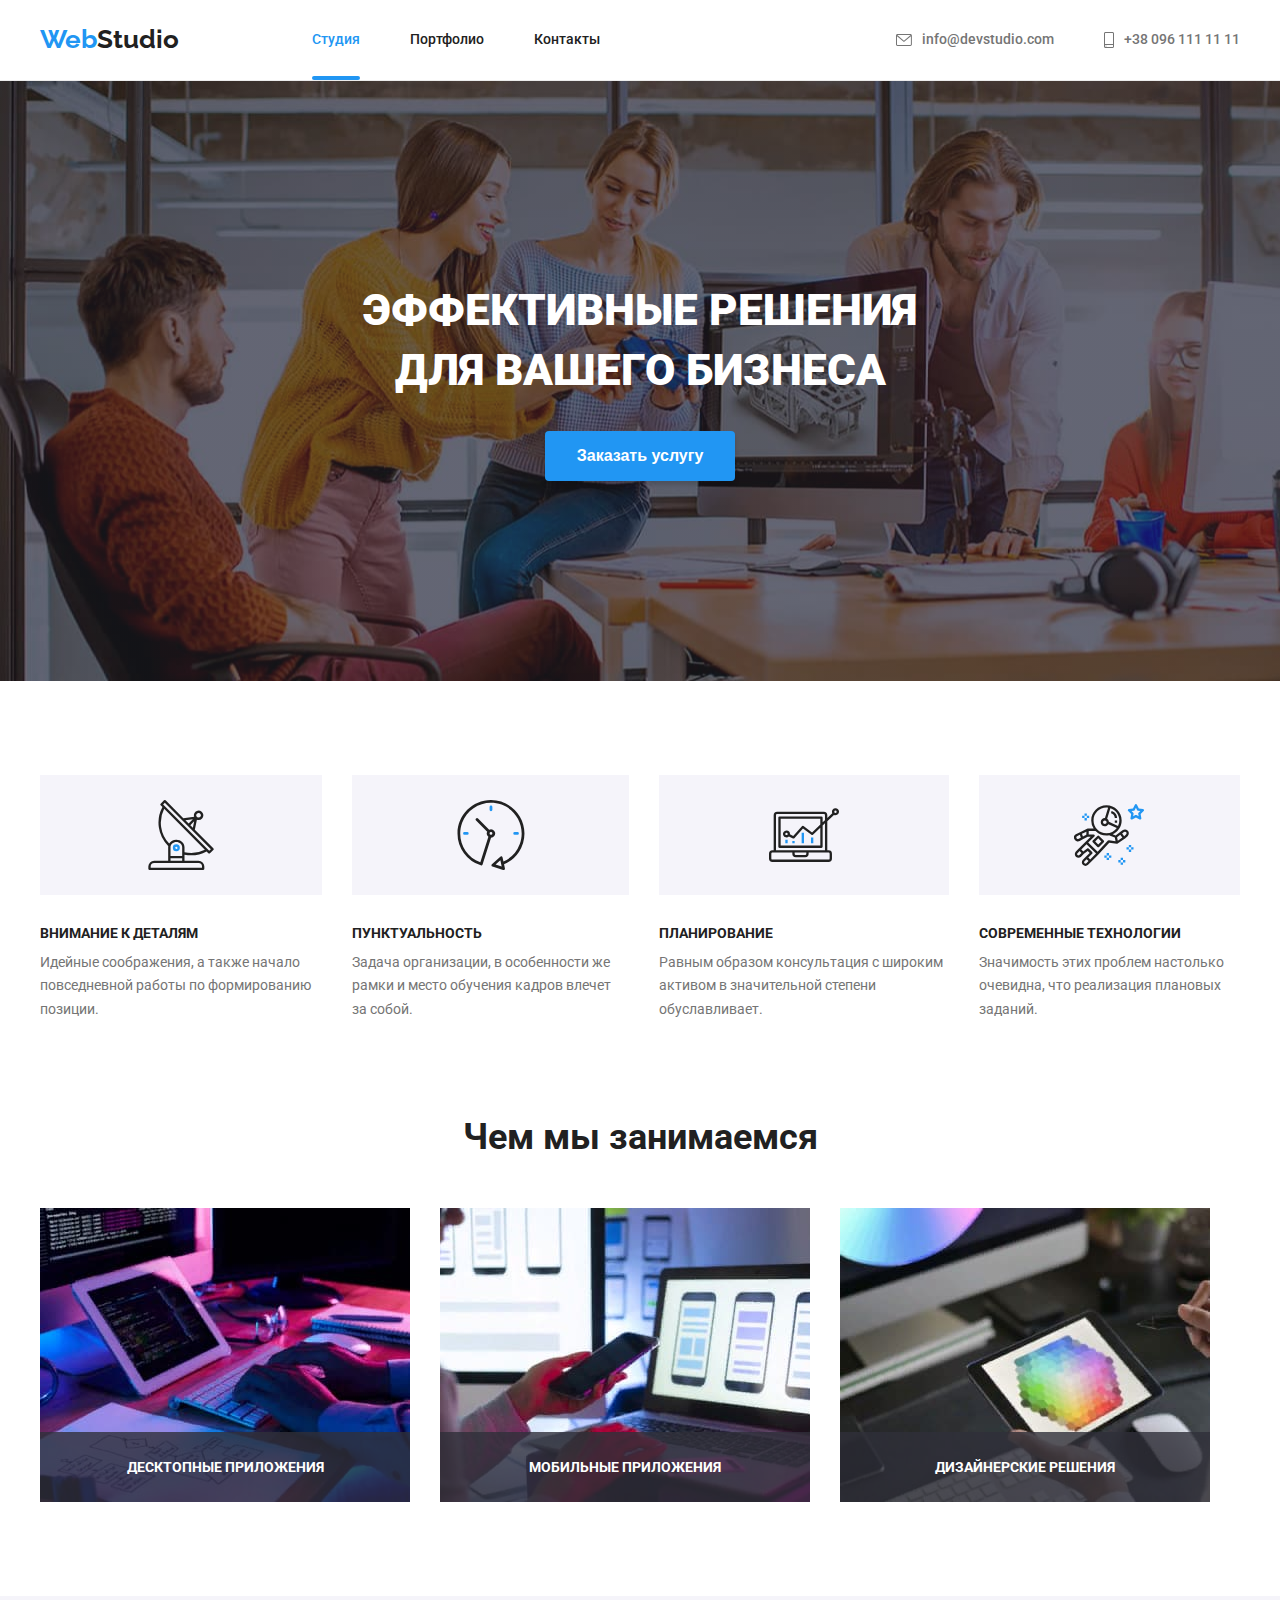
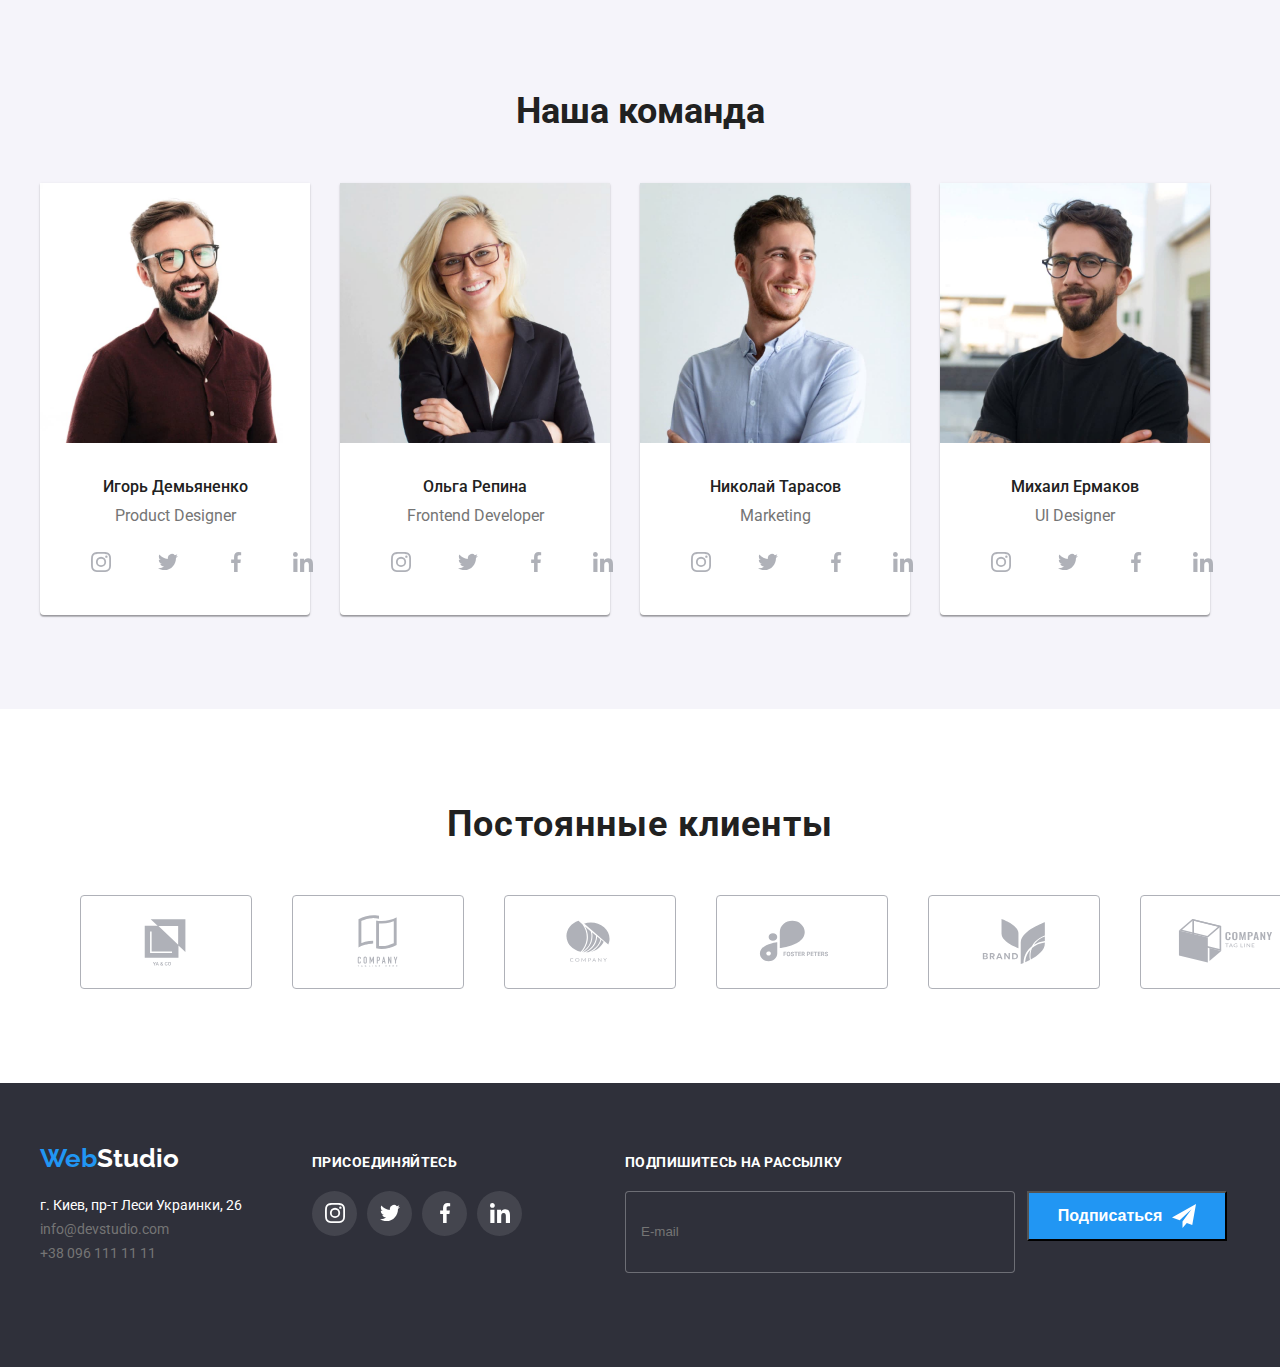
==== index.html @ e67aba13 "Copied from HW6" ====
<!DOCTYPE html>
<html lang="ru">
<head>
    <meta charset="UTF-8">
    <meta http-equiv="X-UA-Compatible" content="IE=edge">
    <meta name="viewport" content="width=device-width, initial-scale=1.0">
    <title>WebStudio</title>
    <link rel="preconnect" href="https://fonts.googleapis.com">
    <link rel="preconnect" href="https://fonts.gstatic.com" crossorigin>
    <link href="https://fonts.googleapis.com/css2?family=Raleway:wght@700&family=Roboto:wght@400;500;700;900&display=swap"
    rel="stylesheet">
    <link rel="stylesheet" href="https://cdnjs.cloudflare.com/ajax/libs/modern-normalize/1.1.0/modern-normalize.min.css"
        integrity="sha512-wpPYUAdjBVSE4KJnH1VR1HeZfpl1ub8YT/NKx4PuQ5NmX2tKuGu6U/JRp5y+Y8XG2tV+wKQpNHVUX03MfMFn9Q=="
        crossorigin="anonymous" referrerpolicy="no-referrer" />
    <link rel="stylesheet" href="./css/styles.css">
</head>
<body>
    <header class="header">
    <div class="container main-nav">
    <nav class="nav">
        <a class="logo" href="/">
            <span class="accent">Web</span>Studio</a>
        <ul class="navigation">
    <li class="item"><a class="navigation-link current" href="/">Студия</a></li>
    <li class="item"><a class="navigation-link" href="./portfolio.html">Портфолио</a></li>
    <li class="item"><a class="navigation-link" href="">Контакты</a></li>
</ul>
</nav>
<ul class="address-header">
    <li class="item">
        <a class="address-link" href="mailto:info@devstudio.com">
            <svg class="envelope">
                <use href="./images/icons.svg#icon-envelope"></use>
            </svg>
            <span>info@devstudio.com</span></a></li>
    <li class="item">
        <a class="address-link" href="tel:+380961111111">
            <svg class="smartphone">
                <use href="./images/icons.svg#icon-smartphone"></use>
            </svg>
            <span>+38 096 111 11 11</span></a></li>
</ul>
</div>
    </header>    
<main>
    <!--  HERO-->
    
    <section class="hero-fon">
        <h1 class="hero">Эффективные решения для вашего бизнеса</h1>
        <button class="hero-button" data-modal-open type="button">Заказать услугу</button>

        <div class="backdrop is-hidden" data-modal>
            <div class="modal">
                <button data-modal-close class="close">
                <svg class="close-icon">
                    <use href="./images/icons.svg#icon-close"></use>
                </svg>
                 </button> 
                <h2 class="backdrop-title">Оставьте свои данные, мы вам перезвоним</h2>
                <form name="modal-signup" class="modal-signup">
                <label class="form-label">
                    <span>Имя</span>
                <input type="text" name="username" class="form-input" placeholder=" "/>
                <svg class="icon">
                    <use href="./images/icons.svg#icon-person"></use>
                </svg>
                </label> 
                <label class="form-label">
                    <span>Телефон</span>
                <input type="tel" name="phone_number" class="form-input" placeholder=" "/>
                <svg class="icon">
                    <use href="./images/icons.svg#icon-phone"></use>
                </svg>
                </label>
                <label class="form-label">
                    <span>Почта</span>
                    <input type="email" name="email" class="form-input" placeholder=" "/>
                <svg class="icon">
                    <use href="./images/icons.svg#icon-email"></use>
                </svg>
                </label>
                <label class="form-label">
                    <span>Комментарий</span>
                    <textarea name="comment" placeholder="Введите текст"></textarea>
                </label>
                <label class="form-checkbox">
                    <input type="checkbox" class="checkbox">
                   <span class="icon"></span>
                <svg class="icon-checked">
                    <use href="./images/icons.svg#icon-Vector"></use>
                </svg>
                    Соглашаюсь с рассылкой и принимаю <a href="">Условия договора</a>
                </label>
                <button type="submit" class="form-button">Отправить</button>

                </form>
            </div>
        </div>

    </section>
    
    <!-- Oсобенности---FEATURE--->
    <section class="container">
    <h2 class="feature-title visually-hidden">Oсобенности</h2>    
    <ul class="feature">
        <li class="item">
            <div>
            <svg class="antenna">
                <use href="./images/icons.svg#icon-antenna"></use>
            </svg></div>
            <h3 class="feature-primary-text">Внимание к деталям</h3>
            <p class="feature-secondary-text">Идейные соображения, а также начало повседневной работы по формированию позиции.</p>
        </li>
        <li class="item">
            <div>
            <svg class="clock">
                <use href="./images/icons.svg#icon-clock"></use>
            </svg></div>
            <h3 class="feature-primary-text">Пунктуальность</h3>
            <p class="feature-secondary-text">Задача организации, в особенности же рамки и место обучения кадров влечет за собой.</p>
        </li>
        <li class="item">
            <div>
            <svg class="diagram">
                <use href="./images/icons.svg#icon-diagram"></use>
            </svg></div>
            <h3 class="feature-primary-text">Планирование</h3>
            <p class="feature-secondary-text">Равным образом консультация с широким активом в значительной степени обуславливает.</p>
        </li>
        <li class="item">
            <div>
            <svg class="astronaut">
                <use href="./images/icons.svg#icon-astronaut"></use>
            </svg></div>
            <h3 class="feature-primary-text">Современные технологии</h3>
            <p class="feature-secondary-text">Значимость этих проблем настолько очевидна, что реализация плановых заданий.</p>
        </li>
    </ul>
    </section>
    <!-- Чем мы занимаемся occupation-->
    <section class="occupation container">
        <h2 class="occupation-title">Чем мы занимаемся</h2>
        <ul class="occupation-exemple">
            <li class="item">
                <a href=""><img src="./images/box1.jpg" alt="Человек печатает на клавиатуре компьютера"> </a>
                <h3 class="occupation-text">Десктопные приложения</h3>
            </li>
            <li class="item">
                <a href=""><img src="./images/box2.jpg" alt="Человек печатает на клавиатуре ноутбука"> </a>
                <h3 class="occupation-text">Мобильные приложения</h3>
            </li>
            <li class="item">
                <a href=""><img src="./images/box3.jpg" alt="Человек рисует на планшете"> </a>
                <h3 class="occupation-text">Дизайнерские решения</h3>
            </li>
        </ul>    
    </section>
    <!-- Наша команда-->
    <section class="team">
        <div class="container">
        <h2 class="team-title">Наша команда</h2>
        <ul class="team-block">
            <li class="item">
                <img src="./images/team1.jpg" alt="Мужчина" width="270">
                <h3 class="team-name">Игорь Демьяненко</h3>
                <p class="team-duty">Product Designer</p>
                <ul class="team-sociallinks">
                    <li class="link"><a href="">
                        <svg class="icon">
                            <use href="./images/icons.svg#icon-instagram"></use>
                        </svg>
                    </a></li>
                    <li class="link"><a href="">
                            <svg class="icon">
                                <use href="./images/icons.svg#icon-twitter"></use>
                            </svg>
                        </a></li>
                    <li class="link"><a href="">
                            <svg class="icon">
                                <use href="./images/icons.svg#icon-facebook"></use>
                            </svg>
                        </a></li>
                    <li class="link"><a href="">
                                <svg class="icon">
                                    <use href="./images/icons.svg#icon-linkedin"></use>
                                </svg>
                        </a></li>
                </ul>
            </li>
            <li class="item">
                <img src="./images/team2.jpg" alt="Женщина" width="270">
                <h3 class="team-name">Ольга Репина</h3>
                <p class="team-duty">Frontend Developer</p>
                <ul class="team-sociallinks">
                    <li class="link"><a href="">
                            <svg class="icon">
                                <use href="./images/icons.svg#icon-instagram"></use>
                            </svg>
                        </a></li>
                    <li class="link"><a href="">
                            <svg class="icon">
                                <use href="./images/icons.svg#icon-twitter"></use>
                            </svg>
                        </a></li>
                    <li class="link"><a href="">
                            <svg class="icon">
                                <use href="./images/icons.svg#icon-facebook"></use>
                            </svg>
                        </a></li>
                    <li class="link"><a href="">
                            <svg class="icon">
                                <use href="./images/icons.svg#icon-linkedin"></use>
                            </svg>
                        </a></li>
                </ul>
            </li>
            <li class="item">
                <img src="./images/team3.jpg" alt="Мужчина" width="270">
                <h3 class="team-name">Николай Тарасов</h3>
                <p class="team-duty">Marketing</p>
                <ul class="team-sociallinks">
                    <li class="link"><a href="">
                            <svg class="icon">
                                <use href="./images/icons.svg#icon-instagram"></use>
                            </svg>
                        </a></li>
                    <li class="link"><a href="">
                            <svg class="icon">
                                <use href="./images/icons.svg#icon-twitter"></use>
                            </svg>
                        </a></li>
                    <li class="link"><a href="">
                            <svg class="icon">
                                <use href="./images/icons.svg#icon-facebook"></use>
                            </svg>
                        </a></li>
                    <li class="link"><a href="">
                            <svg class="icon">
                                <use href="./images/icons.svg#icon-linkedin"></use>
                            </svg>
                        </a></li>
                </ul>
            </li>
            <li class="item">
                <img src="./images/team4.jpg" alt="Мужчина" width="270">
                <h3 class="team-name">Михаил Ермаков</h3>
                <p class="team-duty">UI Designer</p>
                <ul class="team-sociallinks">
                    <li class="link"><a href="">
                            <svg class="icon">
                                <use href="./images/icons.svg#icon-instagram"></use>
                            </svg>
                        </a></li>
                    <li class="link"><a href="">
                            <svg class="icon">
                                <use href="./images/icons.svg#icon-twitter"></use>
                            </svg>
                        </a></li>
                    <li class="link"><a href="">
                            <svg class="icon">
                                <use href="./images/icons.svg#icon-facebook"></use>
                            </svg>
                        </a></li>
                    <li class="link"><a href="">
                            <svg class="icon">
                                <use href="./images/icons.svg#icon-linkedin"></use>
                            </svg>
                        </a></li>
                </ul>
            </li>
        </ul>
        </div>
    </section>
    <section class="clients">
<div class="container">
    <h2 class="clients-title">Постоянные клиенты</h2>
    <ul class="clients-logo">
        <li class="item"><a href="">
            <svg class="icon">
                <use href="./images/icons.svg#icon-Logo1"></use>
            </svg>
        </a></li>
        <li class="item"><a href="">
            <svg class="icon">
                <use href="./images/icons.svg#icon-Logo2"></use>
            </svg>
        </a></li>
        <li class="item"><a href="">
            <svg class="icon">
                <use href="./images/icons.svg#icon-Logo3"></use>
            </svg>
        </a></li>
        <li class="item"><a href="">
            <svg class="icon">
                <use href="./images/icons.svg#icon-Logo4"></use>
            </svg>
        </a></li>
        <li class="item"><a href="">
            <svg class="icon">
                <use href="./images/icons.svg#icon-Logo5"></use>
            </svg>
        </a></li>
        <li class="item"><a href="">
            <svg class="icon">
                <use href="./images/icons.svg#icon-Logo6"></use>
            </svg>
        </a></li>
    </ul>
</div>

    </section>
    </main>
    <footer class="footer">
        <div class="container">
            <div>
        <a class="logo" href="/"><span class="accent">Web</span>Studio</a>
        <address>
        <ul class="address-footer">
            <li><a class="address-place" href="https://goo.gl/maps/FmN3NGVtpFg1FLJdA" 
                target="_blank" rel="noopener noreferrer">
                г. Киев, пр-т Леси Украинки, 26</a> </li>
            <li><a class="address-mail" href="mailto:info@devstudio.com">info@devstudio.com</a></li>
            <li><a class="address-tel" href="tel:+380961111111">+38 096 111 11 11</a></li>
        </ul>
        </address>
    </div>
        <div class="join">
            <h2 class="join-title">присоединяйтесь</h2>
            <ul class="join-sociallinks">
                <li class="link"><a href="">
                        <svg class="icon">
                            <use href="./images/icons.svg#icon-instagram"></use>
                        </svg>
                    </a></li>
                <li class="link"><a href="">
                        <svg class="icon">
                            <use href="./images/icons.svg#icon-twitter"></use>
                        </svg>
                    </a></li>
                <li class="link"><a href="">
                        <svg class="icon">
                            <use href="./images/icons.svg#icon-facebook"></use>
                        </svg>
                    </a></li>
                <li class="link"><a href="">
                        <svg class="icon">
                            <use href="./images/icons.svg#icon-linkedin"></use>
                        </svg>
                    </a></li>
            </ul>

        </div>
        
            <form name="signup-form" class="signup">
                <label for="email">
                    Подпишитесь на рассылку
                </label>
                <div>
                <input type="email" name="email" id="email" placeholder="E-mail">
                <button type="submit">
                    <span>Подписаться</span>
                    <svg class="icon">
                        <use href="./images/icons.svg#icon-send"></use>
                    </svg>
                </button>
                </div>
            </form>
            
        </div>
    </footer>

      <script src="./js/modal.js"></script>
</body>
</html>
---- css/styles.css ----
/*основной цвет текста #212121;
вторичный цвет текста #757575; rgba(117, 117, 117, 1);
белый цвет #FFFFFF;
синий цвет #2196F3;
*/
:root {
  --primary-text-color: #212121;
  --secondary-text-color: rgba(117, 117, 117, 1);
  --accent-color: #2196f3;
  --primary-white-color: #ffffff;
  --fon: #f5f4fa;
  --time-function: cubic-bezier(0.4, 0, 0.2, 1);
}

body {
  background-color: var(--primary-white-color);
  color: var(--primary-text-color);
  font-family: Roboto, sans-serif;
  margin: 0;
}
li {
  list-style: none;
}
a {
  text-decoration: none;
}

h1,
h2,
h3,
p,
ul {
  margin-top: 0;
  margin-bottom: 0;
}

.container {
  width: 1200px;
  margin: 0 auto;
  padding-left: 15px;
  padding-right: 15px;
}
.visually-hidden {
  position: absolute;
  width: 1px;
  height: 1px;
  margin: -1px;
  border: 0;
  padding: 0;

  white-space: nowrap;
  clip-path: inset(100%);
  clip: rect(0 0 0 0);
  overflow: hidden;
}
.navigation .current {
  color: var(--accent-color);
  position: relative;
}
.navigation .current::after {
  content: '';
  position: absolute;
  bottom: 0;
  display: block;
  width: 100%;
  height: 4px;
  background-color: var(--accent-color);
  border-radius: 2px;
}
/*-------HEADER---------*/

.header {
  border-bottom: 1px solid #ececec;
}
.main-nav {
  display: flex;
  align-items: center;
}
.nav {
  display: flex;
}
.logo {
  margin-top: 24px;
  margin-bottom: 24px;
  color: var(--primary-text-color);
  font-family: Raleway;
  font-weight: 700;
  font-size: 26px;
  line-height: 1.2;
}
.logo .accent {
  color: var(--accent-color);
}
.navigation {
  display: flex;
  margin-left: 93px;
}
.navigation a {
  color: var(--primary-text-color);
  font-weight: 500;
  font-size: 14px;
  line-height: 1.14;
  transition: color 250ms var(--time-function);
}
.navigation a:hover,
.navigation a:focus {
  color: var(--accent-color);
}

.navigation .item:not(:last-child) {
  margin-right: 50px;
}
.navigation-link {
  display: block;
  padding-top: 32px;
  padding-bottom: 32px;
}
.address-header {
  display: flex;
  margin-left: auto;
}
.address-link {
  color: var(--secondary-text-color);
  font-weight: 500;
  font-size: 14px;
  line-height: 1.14;
}
.address-header .item + .item {
  margin-left: 50px;
}

.address-link {
  display: flex;
  align-items: center;
}
.envelope {
  width: 16px;
  height: 12px;
  margin-right: 10px;
}
.smartphone {
  width: 10px;
  height: 16px;
  margin-right: 10px;
}
.address-link {
  color: var(--secondary-text-color);
  transition: color 250ms var(--time-function);
}

.address-link:hover,
.address-link:focus {
  color: var(--accent-color);
}
.envelope,
.smartphone {
  fill: currentColor;
}

/* -----HERO------------*/
.hero-fon {
  padding-top: 200px;
  padding-bottom: 200px;
  background-color: #2f303a;
  background-image: linear-gradient(to right, rgba(47, 48, 58, 0.4), rgba(47, 48, 58, 0.4)),
    url('../images/fon.jpg');
  text-align: center;
  max-width: 1600px;
  margin-left: auto;
  margin-right: auto;
}
.hero {
  color: var(--primary-white-color);
  margin-bottom: 30px;
  max-width: 650px;
  text-align: center;
  margin: 0 auto;
  padding-bottom: 30px;
  font-weight: 900;
  font-size: 44px;
  line-height: 1.36;
  text-align: center;
  text-transform: uppercase;
}
.hero-button {
  display: flex;
  margin: auto;
  background-color: var(--accent-color);
  color: var(--primary-white-color);
  border: none;
  padding: 10px 32px;
  font-weight: 700;
  font-size: 16px;
  line-height: 1.87;
  text-align: center;
  box-shadow: 0px 4px 4px rgba(0, 0, 0, 0.15);
  border-radius: 4px;
  cursor: pointer;
  transition: background-color 250ms var(--time-function);
}
.hero-button:hover,
.hero-button:focus {
  background-color: #188ce8;
}

/* -------FEATURE------------*/

.feature {
  display: flex;
  padding-top: 94px;
  padding-bottom: 94px;
  padding-left: 0;
}
.feature div {
  display: flex;
  width: 100%;
  height: 120px;
  align-items: center;
  justify-content: center;
  background-color: var(--fon);
  margin-bottom: 30px;
}
.feature svg {
  display: flex;

  width: 70px;
  height: 70px;
}

.feature .item:not(:last-child) {
  margin-right: 30px;
}

.feature-primary-text {
  font-weight: 700;
  font-size: 14px;
  line-height: 16px;
  text-transform: uppercase;
  margin-bottom: 10px;
}
.feature-secondary-text {
  color: var(--secondary-text-color);
  font-size: 14px;
  line-height: 1.71;
}

/* -------OCCUPATION-----------*/

.occupation-title,
.team-title {
  margin-bottom: 50px;
  font-weight: 700;
  font-size: 36px;
  line-height: 1.17;
  text-align: center;
}
.occupation-exemple {
  display: flex;
  padding-left: 0;
  padding-bottom: 94px;
}
.occupation-exemple .item:not(last-child) {
  margin-right: 30px;
}
.occupation-exemple .item {
  position: relative;
}
.occupation-exemple img {
  display: block;
}
.occupation-text {
  position: absolute;
  width: 100%;
  bottom: 0;
  left: 0;
  font-weight: 700;
  font-size: 14px;
  line-height: 16px;
  text-transform: uppercase;
  padding-top: 27px;
  padding-bottom: 27px;
  text-align: center;
  background-color: rgba(47, 48, 58, 0.8);
  color: var(--primary-white-color);
}
/* -------TEAM----------*/

.team {
  background-color: var(--fon);
}
.team-title {
  padding-top: 94px;
  padding-bottom: 50px;
  margin-bottom: 0;
}
.team-block {
  display: flex;
  padding-left: 0;
  padding-bottom: 94px;
}
.team-block .item {
  background-color: var(--primary-white-color);
  box-shadow: 0px 1px 3px rgba(0, 0, 0, 0.12), 0px 1px 1px rgba(0, 0, 0, 0.14),
    0px 2px 1px rgba(0, 0, 0, 0.2);
  border-radius: 0px 0px 4px 4px;
  width: 270px;
}
.team-block .item:not(:last-child) {
  margin-right: 30px;
}
.team-name {
  margin-top: 30px;
  margin-bottom: 10px;
  font-weight: 500;
  font-size: 16px;
  line-height: 1.19;
  text-align: center;
}
.team-duty {
  margin-bottom: 15px;
  color: var(--secondary-text-color);
  font-size: 16px;
  line-height: 1.19;
  text-align: center;
}
.team-sociallinks,
.join-sociallinks {
  display: flex;
  justify-content: space-around;
  margin-bottom: 30px;
  padding-left: 32px;
  padding-right: 32px;
  width: 100%;
  height: 45px;
}

.team-sociallinks .link:not(last-child),
.join-sociallinks .link:not(last-child) {
  margin-right: 10px;
}
.team-sociallinks a {
  display: flex;
  align-items: center;
  justify-content: center;
  color: #afb1b8;
  width: 45px;
  height: 45px;
  border: none;
  border-radius: 50%;
  transition: background-color 250ms var(--time-function), color 1000ms var(--time-function);
}
.team-sociallinks .icon {
  width: 20px;
  height: 20px;
  fill: currentColor;
}
.team-sociallinks a:hover,
.team-sociallinks a:focus {
  background-color: var(--accent-color);
  color: var(--primary-white-color);
}

/* -------CLIENTS---------*/
.clients-title {
  padding-top: 94px;
  padding-bottom: 50px;
  font-weight: 700;
  font-size: 36px;
  line-height: 1.17;
  text-align: center;
  letter-spacing: 0.03em;
}
.clients-logo {
  display: flex;
  padding-bottom: 94px;
}
.clients-logo a {
  width: 170px;
  height: 92px;
  display: flex;
  justify-content: center;
  align-items: center;
  border: 1px solid #afb1b8;
  color: #afb1b8;
  border-radius: 4px;
  transition: border 250ms var(--time-function), color 250ms var(--time-function);
}
.clients-logo .item:not(:last-child) {
  margin-right: 40px;
}
.clients-logo .icon {
  margin: 0 auto;
  width: 106px;
  height: 60px;
  fill: currentColor;
}
.clients-logo a:hover,
.clients-logo a:focus {
  border: 1px solid var(--accent-color);
  color: var(--accent-color);
}

/* -------FOOTER---------*/
.footer {
  background-color: #2f303a;
}
.footer .container {
  display: flex;
}
.footer .logo {
  display: inline-block;
  margin-top: 60px;
  margin-bottom: 20px;
  color: var(--primary-white-color);
}
.address-footer {
  padding-left: 0;
  padding-bottom: 60px;
  font-style: normal;
  font-size: 14px;
  line-height: 1.71;
}
.address-place {
  color: var(--primary-white-color);
}
.address-mail,
.address-tel {
  color: var(--secondary-text-color);
}
.join {
  margin-left: 70px;
}
.join-title {
  margin-top: 72px;
  margin-bottom: 20px;

  font-weight: 700;
  font-size: 14px;
  line-height: 1.14;
  letter-spacing: 0.03em;
  text-transform: uppercase;
  color: var(--primary-white-color);
}
.join-sociallinks {
  padding: 0;
}

.join-sociallinks a {
  display: flex;
  align-items: center;
  justify-content: center;
  background-color: rgba(255, 255, 255, 0.1);
  color: var(--primary-white-color);
  width: 45px;
  height: 45px;
  border: none;
  border-radius: 50%;
  transition: background-color 250ms var(--time-function);
}
.join-sociallinks a:hover,
.join-sociallinks a:focus {
  background-color: var(--accent-color);
}
.join-sociallinks .icon {
  width: 20px;
  height: 20px;
  fill: currentColor;
}
.signup {
  margin-top: 72px;
  margin-left: 93px;
  margin-bottom: 94px;
}
.signup label {
  display: flex;
  flex-direction: column;
  margin-bottom: 20px;

  font-weight: 700;
  font-size: 14px;
  line-height: 1.14;
  letter-spacing: 0.03em;
  text-transform: uppercase;
  color: var(--primary-white-color);
}
.signup input {
  width: 358px;
  height: 50px;
  padding: 15px;
  background-color: #2f303a;
  border: 1px solid rgba(255, 255, 255, 0.3);
  border-radius: 4px;
  color: rgba(255, 255, 255, 0.6);
}
.signup button {
  display: flex;
  align-items: center;
  justify-content: center;
  margin-left: 12px;
  width: 200px;
  height: 50px;
  background-color: var(--accent-color);
  font-weight: 700;
  font-size: 16px;
  line-height: 1.87;
  cursor: pointer;
  color: var(--primary-white-color);
}
.signup svg {
  width: 24px;
  height: 24px;
  margin-left: 10px;
}
.signup > div {
  display: flex;
}
/*-----------PORTFOLIO-----------------*/

.portfolio-button {
  display: flex;
  justify-content: center;
  margin-top: 94px;
  margin-bottom: 50px;
  background-color: var(--primary-white-color);
  font-weight: 500;
  font-size: 16px;
  line-height: 1.62;
  text-align: center;
}

.portfolio-button .item:not(last-child) {
  margin-right: 8px;
}
.portfolio-button [type='button'] {
  margin: auto;
  border: none;
  padding: 10px 22px;
  background-color: #f5f4fa;
  border-radius: 4px;
  cursor: pointer;
  transition: background-color 250ms var(--time-function), color 250ms var(--time-function),
    box-shadow 250ms var(--time-function);
}
.portfolio-button [type='button']:hover,
.portfolio-button [type='button']:focus {
  background-color: var(--accent-color);
  color: var(--primary-white-color);
  box-shadow: 0px 4px 4px rgba(0, 0, 0, 0.25);
}

.project {
  border: 1px solid #eeeeee;
  transition: box-shadow 250ms var(--time-function);
}
.project:hover,
.project:focus {
  box-shadow: 0 4px 4px 0 rgba(0, 0, 0, 0.25);
}
.project a {
  color: var(--primary-text-color);
}
.project-img {
  position: relative;
  overflow: hidden;
  width: 370px;
  height: 294px;
}
.project-text-hiden {
  font-size: 18px;
  line-height: 1.56;
  letter-spacing: 0.03em;

  color: var(--primary-white-color);
}
.project-hiden {
  position: absolute;
  bottom: 0;
  transform: translateY(294px);
  transition: transform 250ms var(--time-function);

  display: flex;
  align-items: center;
  padding: 0 24px;
  width: 100%;
  height: 100%;
  background-color: rgba(33, 150, 243, 0.9);
}
.project:hover .project-hiden {
  transform: translateY(0);
}

.project-title {
  padding-top: 20px;
  padding-bottom: 4px;
  padding-left: 24px;
  font-weight: 700;
  font-size: 18px;
  line-height: 2;
}
.project-text {
  padding-bottom: 20px;
  padding-left: 24px;
  color: var(--secondary-text-color);
  font-size: 16px;
  line-height: 1.87;
}
.flex-container {
  display: flex;
  flex-wrap: wrap;
  padding-left: 0;
  padding-bottom: 94px;
}
.project {
  width: 370px;
  margin-right: 30px;
  margin-bottom: 30px;
}
.project:nth-child(3n) {
  margin-right: 0;
}
.project:nth-last-child(-n + 3) {
  margin-bottom: 0;
}

/*-----------BACKDROP-----------------*/

.backdrop {
  position: fixed;
  z-index: 10;
  top: 0;
  bottom: 0;
  width: 100%;
  height: 100%;
  background-color: rgba(0, 0, 0, 0.2);
  opacity: 1;
  transition: opacity 250ms var(--time-function);
}
.modal {
  position: absolute;

  top: 50%;
  left: 50%;
  transform: scale(1) translate(-50%, -50%);
  transition: transform 250ms var(--time-function);
  min-width: 530px;
  min-height: 580px;
  background-color: var(--primary-white-color);
}
.backdrop.is-hidden {
  opacity: 0;
  pointer-events: none;
}
.backdrop.is-hidden .modal {
  transform: scale(1.1) translate(-50%, -50%);
}
.close {
  position: absolute;
  right: 8px;
  top: 8px;
  width: 30px;
  height: 30px;
  border-radius: 50%;
  cursor: pointer;
  border: 1px solid #0000001a;
  background-color: var(--primary-white-color);
  color: #000000;
  transition: color 250ms var(--time-function);
}
.close:hover {
  color: var(--accent-color);
}
.close-icon {
  position: absolute;
  left: 50%;
  top: 50%;
  transform: translate(-50%, -50%);
  width: 18px;
  height: 18px;
  fill: currentColor;
}
.backdrop-title {
  margin-top: 40px;
  margin-left: 40px;
  padding-right: 40px;
  padding-bottom: 12px;
  font-weight: 700;
  font-size: 20px;
  line-height: 1.15;
  letter-spacing: 0.03em;
  color: var(--primary-text-color);
}
.modal-signup {
  width: 450px;
  margin-left: 40px;
  margin-right: 40px;
}
.form-label {
  position: relative;
  display: flex;
  flex-direction: column;
  margin-bottom: 10px;
  align-items: flex-start;
  font-size: 12px;
  line-height: 1.17;
  letter-spacing: 0.01em;
  color: #757575;
}
.form-label span {
  margin-bottom: 4px;
}
.form-input {
  width: 100%;
  height: 40px;
  padding-left: 42px;
  border: 1px solid rgba(33, 33, 33, 0.2);
  border-radius: 4px;
  outline: none;
  transition: border-color 250ms var(--time-function);
}
.modal-signup textarea {
  width: 100%;
  height: 120px;
  border: 1px solid rgba(33, 33, 33, 0.2);
  border-radius: 4px;
  padding-left: 16px;
  padding-top: 12px;
  resize: none;
  outline: none;
}
.form-label .icon {
  position: absolute;
  width: 18px;
  height: 18px;
  top: 50%;
  left: 12px;
  transition: fill 250ms var(--time-function);
}
.form-label:focus-within .form-input,
.form-label:focus-within textarea {
  border-color: var(--accent-color);
}

.form-label:focus-within .icon {
  fill: var(--accent-color);
}
.form-checkbox {
  font-size: 14px;
  line-height: 1.71;
  letter-spacing: 0.03em;
  color: #757575;
}
.form-checkbox a {
  color: var(--accent-color);
  text-decoration: underline;
}
.checkbox {
  position: absolute;
  width: 1px;
  height: 1px;
  margin: -1px;
  border: 0;
  padding: 0;

  white-space: nowrap;
  clip-path: inset(100%);
  clip: rect(0 0 0 0);
  overflow: hidden;
}
.form-checkbox {
  position: relative;
  display: flex;
  align-items: center;
  justify-content: center;
  margin-bottom: 30px;
}
.form-checkbox .icon {
  width: 16px;
  height: 15px;
  border: 2px solid var(--primary-text-color);
  border-radius: 2px;
  margin-right: 7px;
  transition: background-color 250ms var(--time-function);
}
.icon-checked {
  position: absolute;
  top: 5px;
  left: 15px;
  opacity: 0;
  width: 16px;
  height: 15px;
}
.checkbox:checked + .icon {
  background-color: var(--accent-color);
  border: none;
}
.checkbox:checked ~ .icon-checked {
  opacity: 1;
}
.form-button {
  width: 200px;
  height: 50px;
  background-color: var(--accent-color);
  font-weight: 700;
  font-size: 16px;
  line-height: 1.87;
  color: var(--primary-white-color);
  box-shadow: 0px 4px 4px rgba(0, 0, 0, 0.15);
  border-radius: 4px;
  border: none;
  cursor: pointer;
}
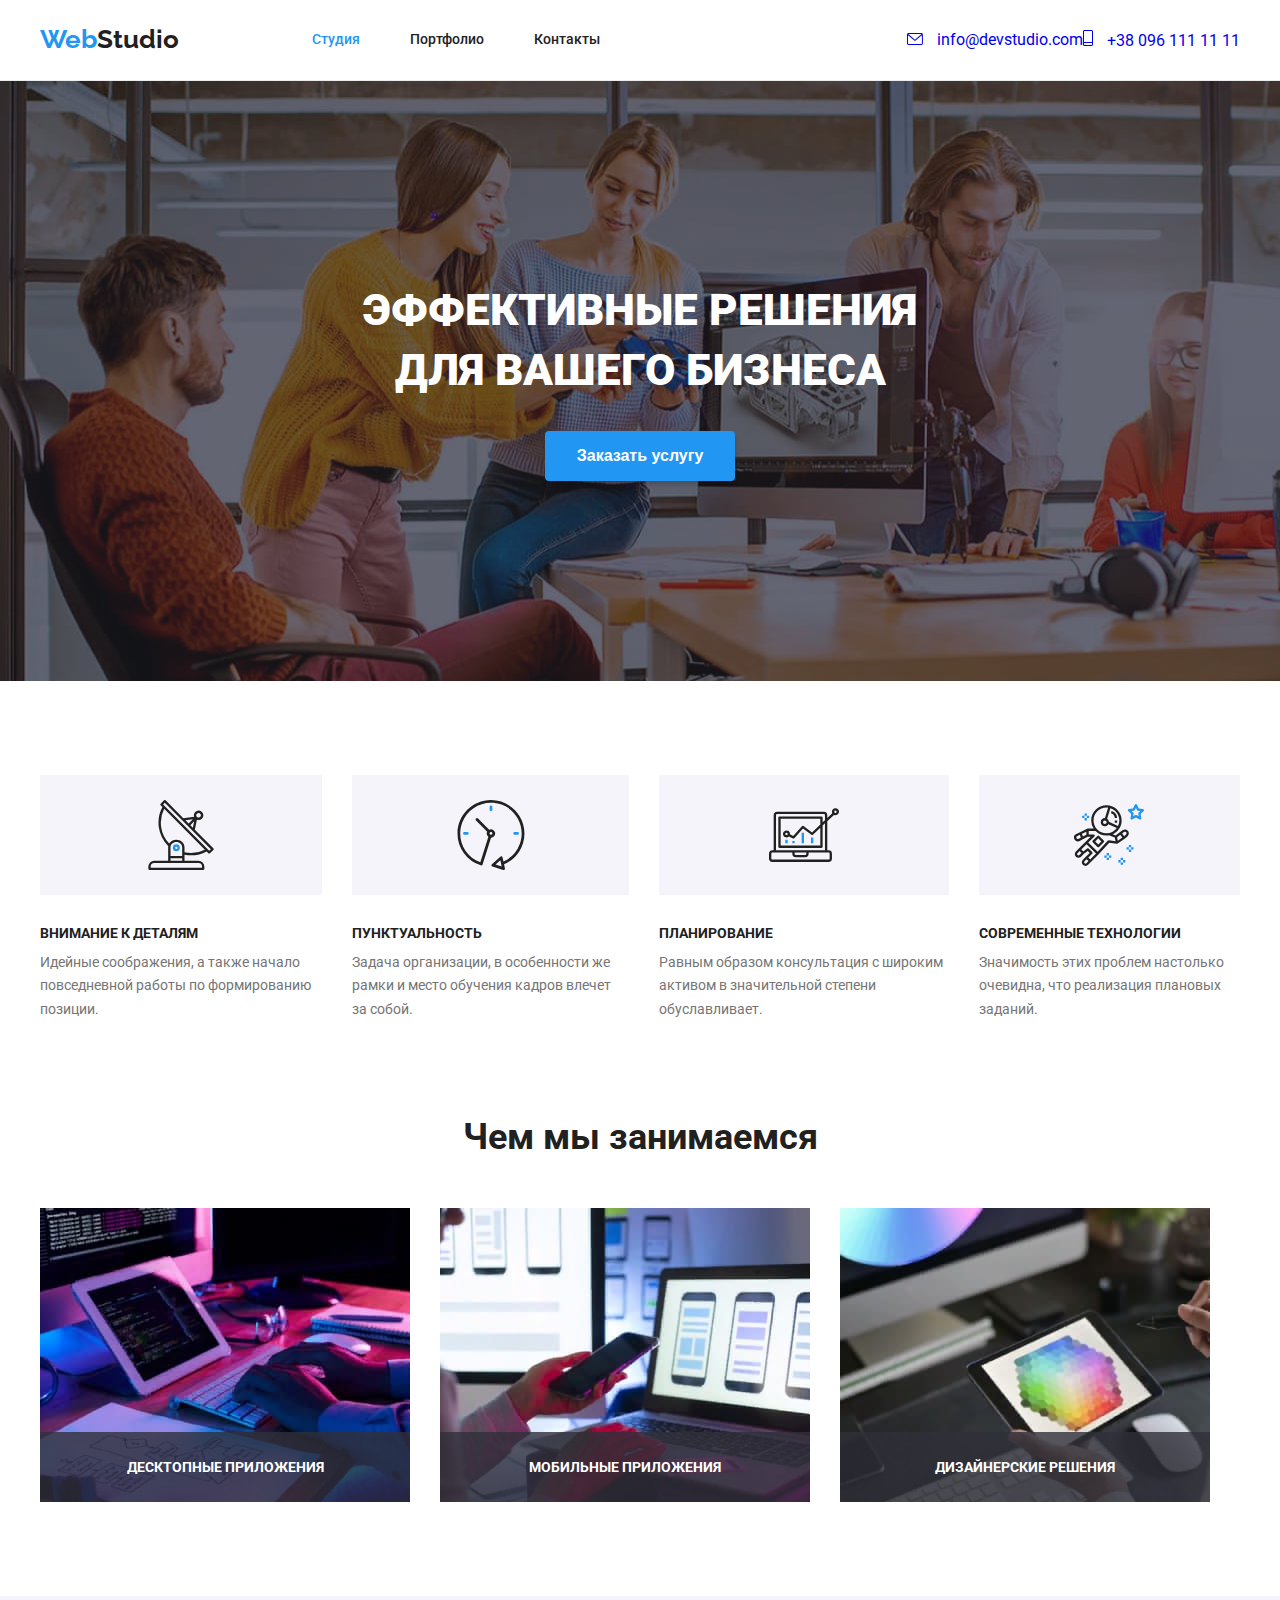
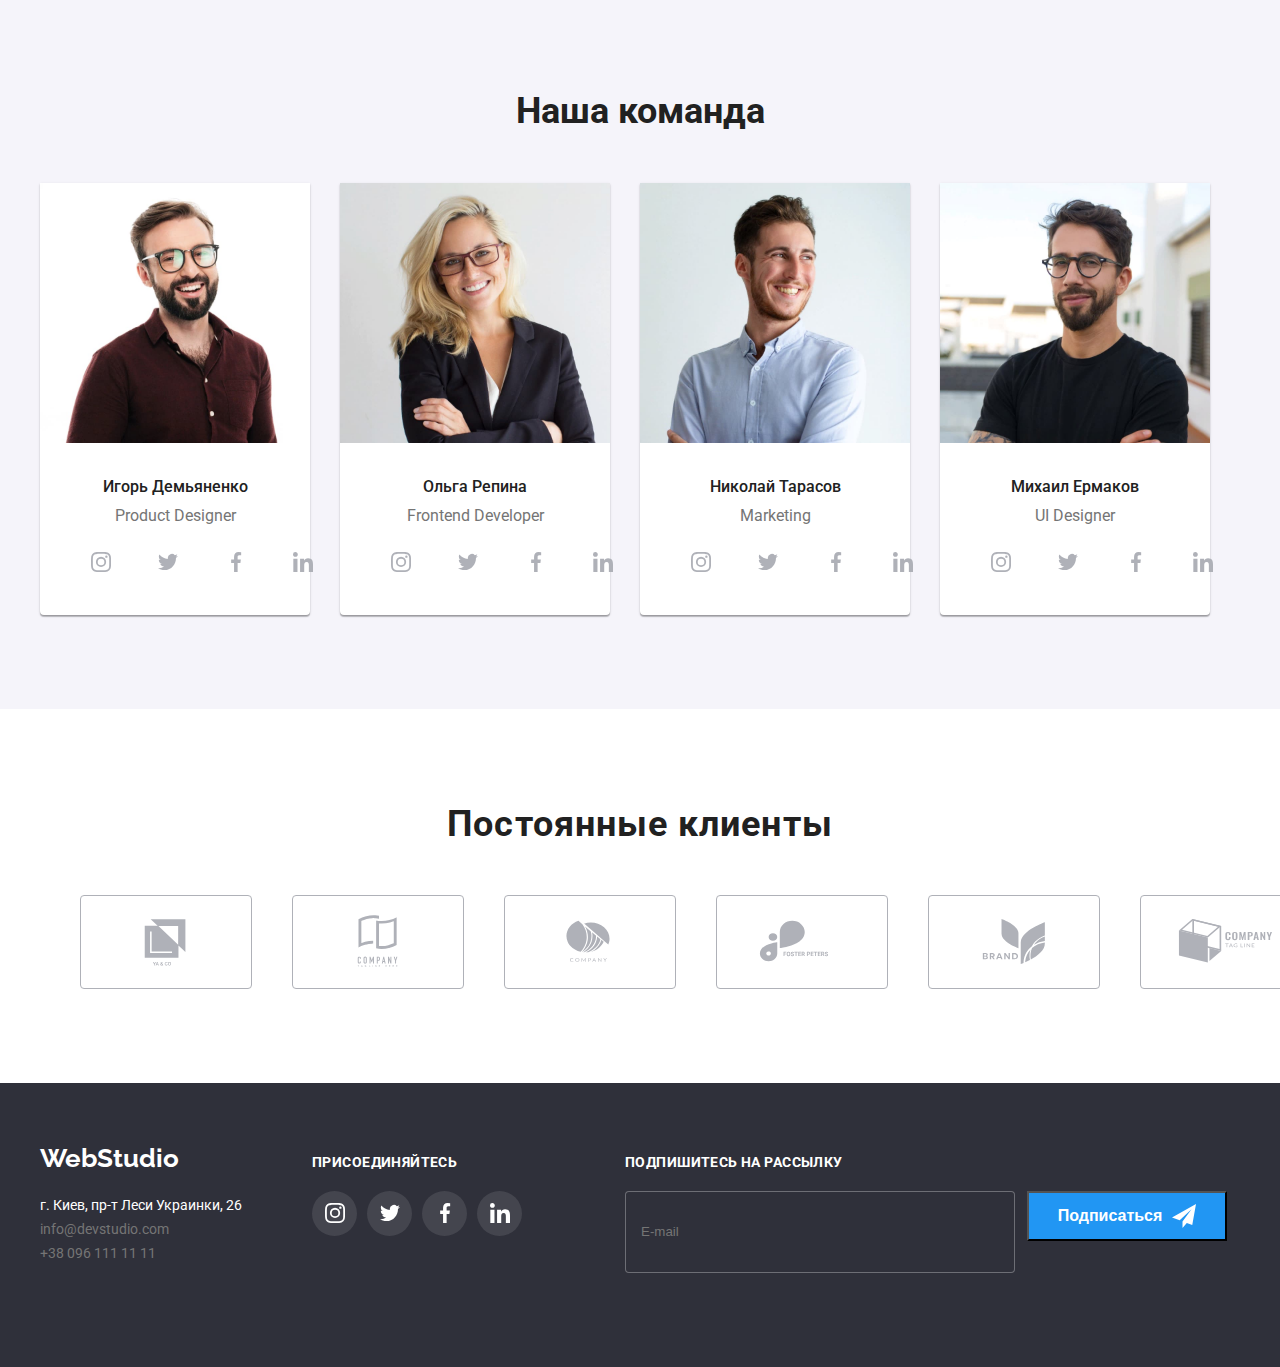
==== commit 005c8e96: "Made folder SASS" ====
--- a/index.html
+++ b/index.html
@@ -12,29 +12,29 @@
     <link rel="stylesheet" href="https://cdnjs.cloudflare.com/ajax/libs/modern-normalize/1.1.0/modern-normalize.min.css"
         integrity="sha512-wpPYUAdjBVSE4KJnH1VR1HeZfpl1ub8YT/NKx4PuQ5NmX2tKuGu6U/JRp5y+Y8XG2tV+wKQpNHVUX03MfMFn9Q=="
         crossorigin="anonymous" referrerpolicy="no-referrer" />
-    <link rel="stylesheet" href="./css/styles.css">
+    <link rel="stylesheet" href="./css/main.min.css">
 </head>
 <body>
     <header class="header">
     <div class="container main-nav">
     <nav class="nav">
         <a class="logo" href="/">
-            <span class="accent">Web</span>Studio</a>
+            <span class="logo__accent">Web</span>Studio</a>
         <ul class="navigation">
-    <li class="item"><a class="navigation-link current" href="/">Студия</a></li>
-    <li class="item"><a class="navigation-link" href="./portfolio.html">Портфолио</a></li>
-    <li class="item"><a class="navigation-link" href="">Контакты</a></li>
-</ul>
-</nav>
+        <li class="navigation__item"><a class="navigation__link navigation__link--current" href="/">Студия</a></li>
+        <li class="navigation__item"><a class="navigation__link" href="./portfolio.html">Портфолио</a></li>
+        <li class="navigation__item"><a class="navigation__link" href="">Контакты</a></li>
+        </ul>
+    </nav>
 <ul class="address-header">
-    <li class="item">
-        <a class="address-link" href="mailto:info@devstudio.com">
+    <li class="address-header__item">
+        <a class="address-header__link" href="mailto:info@devstudio.com">
             <svg class="envelope">
                 <use href="./images/icons.svg#icon-envelope"></use>
             </svg>
             <span>info@devstudio.com</span></a></li>
-    <li class="item">
-        <a class="address-link" href="tel:+380961111111">
+    <li class="address-header__item">
+        <a class="address-header__link" href="tel:+380961111111">
             <svg class="smartphone">
                 <use href="./images/icons.svg#icon-smartphone"></use>
             </svg>
--- a/css/main.min.css
+++ b/css/main.min.css
@@ -0,0 +1,2 @@
+:root{--primary-text-color: #212121;--secondary-text-color: rgba(117, 117, 117, 1);--accent-color: #2196f3;--primary-white-color: #ffffff;--fon: #f5f4fa;--time-function: cubic-bezier(0.4, 0, 0.2, 1)}li{list-style:none}a{text-decoration:none}h1,h2,h3,p,ul{margin-top:0;margin-bottom:0}body{background-color:#fff;color:#212121;font-family:Roboto, sans-serif;margin:0}.visually-hidden{position:absolute;width:1px;height:1px;margin:-1px;border:0;padding:0;white-space:nowrap;clip-path:inset(100%);clip:rect(0 0 0 0);overflow:hidden}.container{width:1200px;margin:0 auto;padding-left:15px;padding-right:15px}.header{border-bottom:1px solid #ececec}.main-nav{display:flex;align-items:center}.nav{display:flex}.logo{margin-top:24px;margin-bottom:24px;color:#212121;font-family:Raleway;font-weight:700;font-size:26px;line-height:1.2}.logo__accent{color:var(--accent-color)}.navigation{display:flex;margin-left:93px}.navigation__item:not(:last-child){margin-right:50px}.navigation__link{display:block;padding-top:32px;padding-bottom:32px;color:#212121;font-weight:500;font-size:14px;line-height:1.14;transition:color 250ms cubic-bezier(0.4, 0, 0.2, 1)}.navigation__link:hover,.navigation__link:focus{color:var(--accent-color)}.navigation__link--current{color:var(--accent-color);position:relative}.navigation .current::after{content:"";position:absolute;bottom:0;display:block;width:100%;height:4px;background-color:var(--accent-color);border-radius:2px}.address-header{display:flex;margin-left:auto}.address-link{color:var(--secondary-text-color);font-weight:500;font-size:14px;line-height:1.14}.address-header .item+.item{margin-left:50px}.address-link{display:flex;align-items:center}.envelope{width:16px;height:12px;margin-right:10px}.smartphone{width:10px;height:16px;margin-right:10px}.address-link{color:var(--secondary-text-color);transition:color 250ms var(--time-function)}.address-link:hover,.address-link:focus{color:var(--accent-color)}.envelope,.smartphone{fill:currentColor}.hero-fon{padding-top:200px;padding-bottom:200px;background-color:#2f303a;background-image:linear-gradient(to right, rgba(47,48,58,0.4), rgba(47,48,58,0.4)),url("../images/fon.jpg");text-align:center;max-width:1600px;margin-left:auto;margin-right:auto}.hero{color:var(--primary-white-color);margin-bottom:30px;max-width:650px;text-align:center;margin:0 auto;padding-bottom:30px;font-weight:900;font-size:44px;line-height:1.36;text-align:center;text-transform:uppercase}.hero-button{display:flex;margin:auto;background-color:var(--accent-color);color:var(--primary-white-color);border:none;padding:10px 32px;font-weight:700;font-size:16px;line-height:1.87;text-align:center;box-shadow:0px 4px 4px rgba(0,0,0,0.15);border-radius:4px;cursor:pointer;transition:background-color 250ms var(--time-function)}.hero-button:hover,.hero-button:focus{background-color:#188ce8}.feature{display:flex;padding-top:94px;padding-bottom:94px;padding-left:0}.feature div{display:flex;width:100%;height:120px;align-items:center;justify-content:center;background-color:var(--fon);margin-bottom:30px}.feature svg{display:flex;width:70px;height:70px}.feature .item:not(:last-child){margin-right:30px}.feature-primary-text{font-weight:700;font-size:14px;line-height:16px;text-transform:uppercase;margin-bottom:10px}.feature-secondary-text{color:var(--secondary-text-color);font-size:14px;line-height:1.71}.occupation-title,.team-title{margin-bottom:50px;font-weight:700;font-size:36px;line-height:1.17;text-align:center}.occupation-exemple{display:flex;padding-left:0;padding-bottom:94px}.occupation-exemple .item:not(last-child){margin-right:30px}.occupation-exemple .item{position:relative}.occupation-exemple img{display:block}.occupation-text{position:absolute;width:100%;bottom:0;left:0;font-weight:700;font-size:14px;line-height:16px;text-transform:uppercase;padding-top:27px;padding-bottom:27px;text-align:center;background-color:rgba(47,48,58,0.8);color:var(--primary-white-color)}.team{background-color:var(--fon)}.team-title{padding-top:94px;padding-bottom:50px;margin-bottom:0}.team-block{display:flex;padding-left:0;padding-bottom:94px}.team-block .item{background-color:var(--primary-white-color);box-shadow:0px 1px 3px rgba(0,0,0,0.12),0px 1px 1px rgba(0,0,0,0.14),0px 2px 1px rgba(0,0,0,0.2);border-radius:0px 0px 4px 4px;width:270px}.team-block .item:not(:last-child){margin-right:30px}.team-name{margin-top:30px;margin-bottom:10px;font-weight:500;font-size:16px;line-height:1.19;text-align:center}.team-duty{margin-bottom:15px;color:var(--secondary-text-color);font-size:16px;line-height:1.19;text-align:center}.team-sociallinks,.join-sociallinks{display:flex;justify-content:space-around;margin-bottom:30px;padding-left:32px;padding-right:32px;width:100%;height:45px}.team-sociallinks .link:not(last-child),.join-sociallinks .link:not(last-child){margin-right:10px}.team-sociallinks a{display:flex;align-items:center;justify-content:center;color:#afb1b8;width:45px;height:45px;border:none;border-radius:50%;transition:background-color 250ms var(--time-function),color 1000ms var(--time-function)}.team-sociallinks .icon{width:20px;height:20px;fill:currentColor}.team-sociallinks a:hover,.team-sociallinks a:focus{background-color:var(--accent-color);color:var(--primary-white-color)}.clients-title{padding-top:94px;padding-bottom:50px;font-weight:700;font-size:36px;line-height:1.17;text-align:center;letter-spacing:0.03em}.clients-logo{display:flex;padding-bottom:94px}.clients-logo a{width:170px;height:92px;display:flex;justify-content:center;align-items:center;border:1px solid #afb1b8;color:#afb1b8;border-radius:4px;transition:border 250ms var(--time-function),color 250ms var(--time-function)}.clients-logo .item:not(:last-child){margin-right:40px}.clients-logo .icon{margin:0 auto;width:106px;height:60px;fill:currentColor}.clients-logo a:hover,.clients-logo a:focus{border:1px solid var(--accent-color);color:var(--accent-color)}.portfolio-button{display:flex;justify-content:center;margin-top:94px;margin-bottom:50px;background-color:var(--primary-white-color);font-weight:500;font-size:16px;line-height:1.62;text-align:center}.portfolio-button .item:not(last-child){margin-right:8px}.portfolio-button [type="button"]{margin:auto;border:none;padding:10px 22px;background-color:#f5f4fa;border-radius:4px;cursor:pointer;transition:background-color 250ms var(--time-function),color 250ms var(--time-function),box-shadow 250ms var(--time-function)}.portfolio-button [type="button"]:hover,.portfolio-button [type="button"]:focus{background-color:var(--accent-color);color:var(--primary-white-color);box-shadow:0px 4px 4px rgba(0,0,0,0.25)}.project{border:1px solid #eeeeee;transition:box-shadow 250ms var(--time-function)}.project:hover,.project:focus{box-shadow:0 4px 4px 0 rgba(0,0,0,0.25)}.project a{color:var(--primary-text-color)}.project-img{position:relative;overflow:hidden;width:370px;height:294px}.project-text-hiden{font-size:18px;line-height:1.56;letter-spacing:0.03em;color:var(--primary-white-color)}.project-hiden{position:absolute;bottom:0;transform:translateY(294px);transition:transform 250ms var(--time-function);display:flex;align-items:center;padding:0 24px;width:100%;height:100%;background-color:rgba(33,150,243,0.9)}.project:hover .project-hiden{transform:translateY(0)}.project-title{padding-top:20px;padding-bottom:4px;padding-left:24px;font-weight:700;font-size:18px;line-height:2}.project-text{padding-bottom:20px;padding-left:24px;color:var(--secondary-text-color);font-size:16px;line-height:1.87}.flex-container{display:flex;flex-wrap:wrap;padding-left:0;padding-bottom:94px}.project{width:370px;margin-right:30px;margin-bottom:30px}.project:nth-child(3n){margin-right:0}.project:nth-last-child(-n+3){margin-bottom:0}.footer{background-color:#2f303a}.footer .container{display:flex}.footer .logo{display:inline-block;margin-top:60px;margin-bottom:20px;color:var(--primary-white-color)}.address-footer{padding-left:0;padding-bottom:60px;font-style:normal;font-size:14px;line-height:1.71}.address-place{color:var(--primary-white-color)}.address-mail,.address-tel{color:var(--secondary-text-color)}.join{margin-left:70px}.join-title{margin-top:72px;margin-bottom:20px;font-weight:700;font-size:14px;line-height:1.14;letter-spacing:0.03em;text-transform:uppercase;color:var(--primary-white-color)}.join-sociallinks{padding:0}.join-sociallinks a{display:flex;align-items:center;justify-content:center;background-color:rgba(255,255,255,0.1);color:var(--primary-white-color);width:45px;height:45px;border:none;border-radius:50%;transition:background-color 250ms var(--time-function)}.join-sociallinks a:hover,.join-sociallinks a:focus{background-color:var(--accent-color)}.join-sociallinks .icon{width:20px;height:20px;fill:currentColor}.signup{margin-top:72px;margin-left:93px;margin-bottom:94px}.signup label{display:flex;flex-direction:column;margin-bottom:20px;font-weight:700;font-size:14px;line-height:1.14;letter-spacing:0.03em;text-transform:uppercase;color:var(--primary-white-color)}.signup input{width:358px;height:50px;padding:15px;background-color:#2f303a;border:1px solid rgba(255,255,255,0.3);border-radius:4px;color:rgba(255,255,255,0.6);outline:none}.signup button{display:flex;align-items:center;justify-content:center;margin-left:12px;width:200px;height:50px;background-color:var(--accent-color);font-weight:700;font-size:16px;line-height:1.87;cursor:pointer;color:var(--primary-white-color)}.signup svg{width:24px;height:24px;margin-left:10px}.signup>div{display:flex}.backdrop{position:fixed;z-index:10;top:0;bottom:0;width:100%;height:100%;background-color:rgba(0,0,0,0.2);opacity:1;transition:opacity 250ms var(--time-function)}.modal{position:absolute;top:50%;left:50%;transform:scale(1) translate(-50%, -50%);transition:transform 250ms var(--time-function);min-width:530px;min-height:580px;background-color:var(--primary-white-color)}.backdrop.is-hidden{opacity:0;pointer-events:none}.backdrop.is-hidden .modal{transform:scale(1.1) translate(-50%, -50%)}.close{position:absolute;right:8px;top:8px;width:30px;height:30px;border-radius:50%;cursor:pointer;border:1px solid #0000001a;background-color:var(--primary-white-color);color:#000000;transition:color 250ms var(--time-function)}.close:hover{color:var(--accent-color)}.close-icon{position:absolute;left:50%;top:50%;transform:translate(-50%, -50%);width:18px;height:18px;fill:currentColor}.backdrop-title{margin-top:40px;margin-left:40px;padding-right:40px;padding-bottom:12px;font-weight:700;font-size:20px;line-height:1.15;letter-spacing:0.03em;color:var(--primary-text-color)}.modal-signup{width:450px;margin-left:40px;margin-right:40px}.form-label{position:relative;display:flex;flex-direction:column;margin-bottom:10px;align-items:flex-start;font-size:12px;line-height:1.17;letter-spacing:0.01em;color:#757575}.form-label span{margin-bottom:4px}.form-input{width:100%;height:40px;padding-left:42px;border:1px solid rgba(33,33,33,0.2);border-radius:4px;outline:none;transition:border-color 250ms var(--time-function)}.modal-signup textarea{width:100%;height:120px;border:1px solid rgba(33,33,33,0.2);border-radius:4px;padding-left:16px;padding-top:12px;resize:none;outline:none}.form-label .icon{position:absolute;width:18px;height:18px;top:50%;left:12px;transition:fill 250ms var(--time-function)}.form-label:focus-within .form-input,.form-label:focus-within textarea{border-color:var(--accent-color)}.form-label:focus-within .icon{fill:var(--accent-color)}.form-checkbox{font-size:14px;line-height:1.71;letter-spacing:0.03em;color:#757575}.form-checkbox a{color:var(--accent-color);text-decoration:underline}.checkbox{position:absolute;width:1px;height:1px;margin:-1px;border:0;padding:0;white-space:nowrap;clip-path:inset(100%);clip:rect(0 0 0 0);overflow:hidden}.form-checkbox{position:relative;display:flex;align-items:center;justify-content:center;margin-bottom:30px}.form-checkbox .icon{width:16px;height:15px;border:2px solid var(--primary-text-color);border-radius:2px;margin-right:7px;transition:background-color 250ms var(--time-function)}.icon-checked{position:absolute;top:5px;left:15px;opacity:0;width:16px;height:15px}.checkbox:checked+.icon{background-color:var(--accent-color);border:none}.checkbox:checked ~ .icon-checked{opacity:1}.form-button{width:200px;height:50px;background-color:var(--accent-color);font-weight:700;font-size:16px;line-height:1.87;color:var(--primary-white-color);box-shadow:0px 4px 4px rgba(0,0,0,0.15);border-radius:4px;border:none;cursor:pointer}
+/*# sourceMappingURL=main.min.css.map */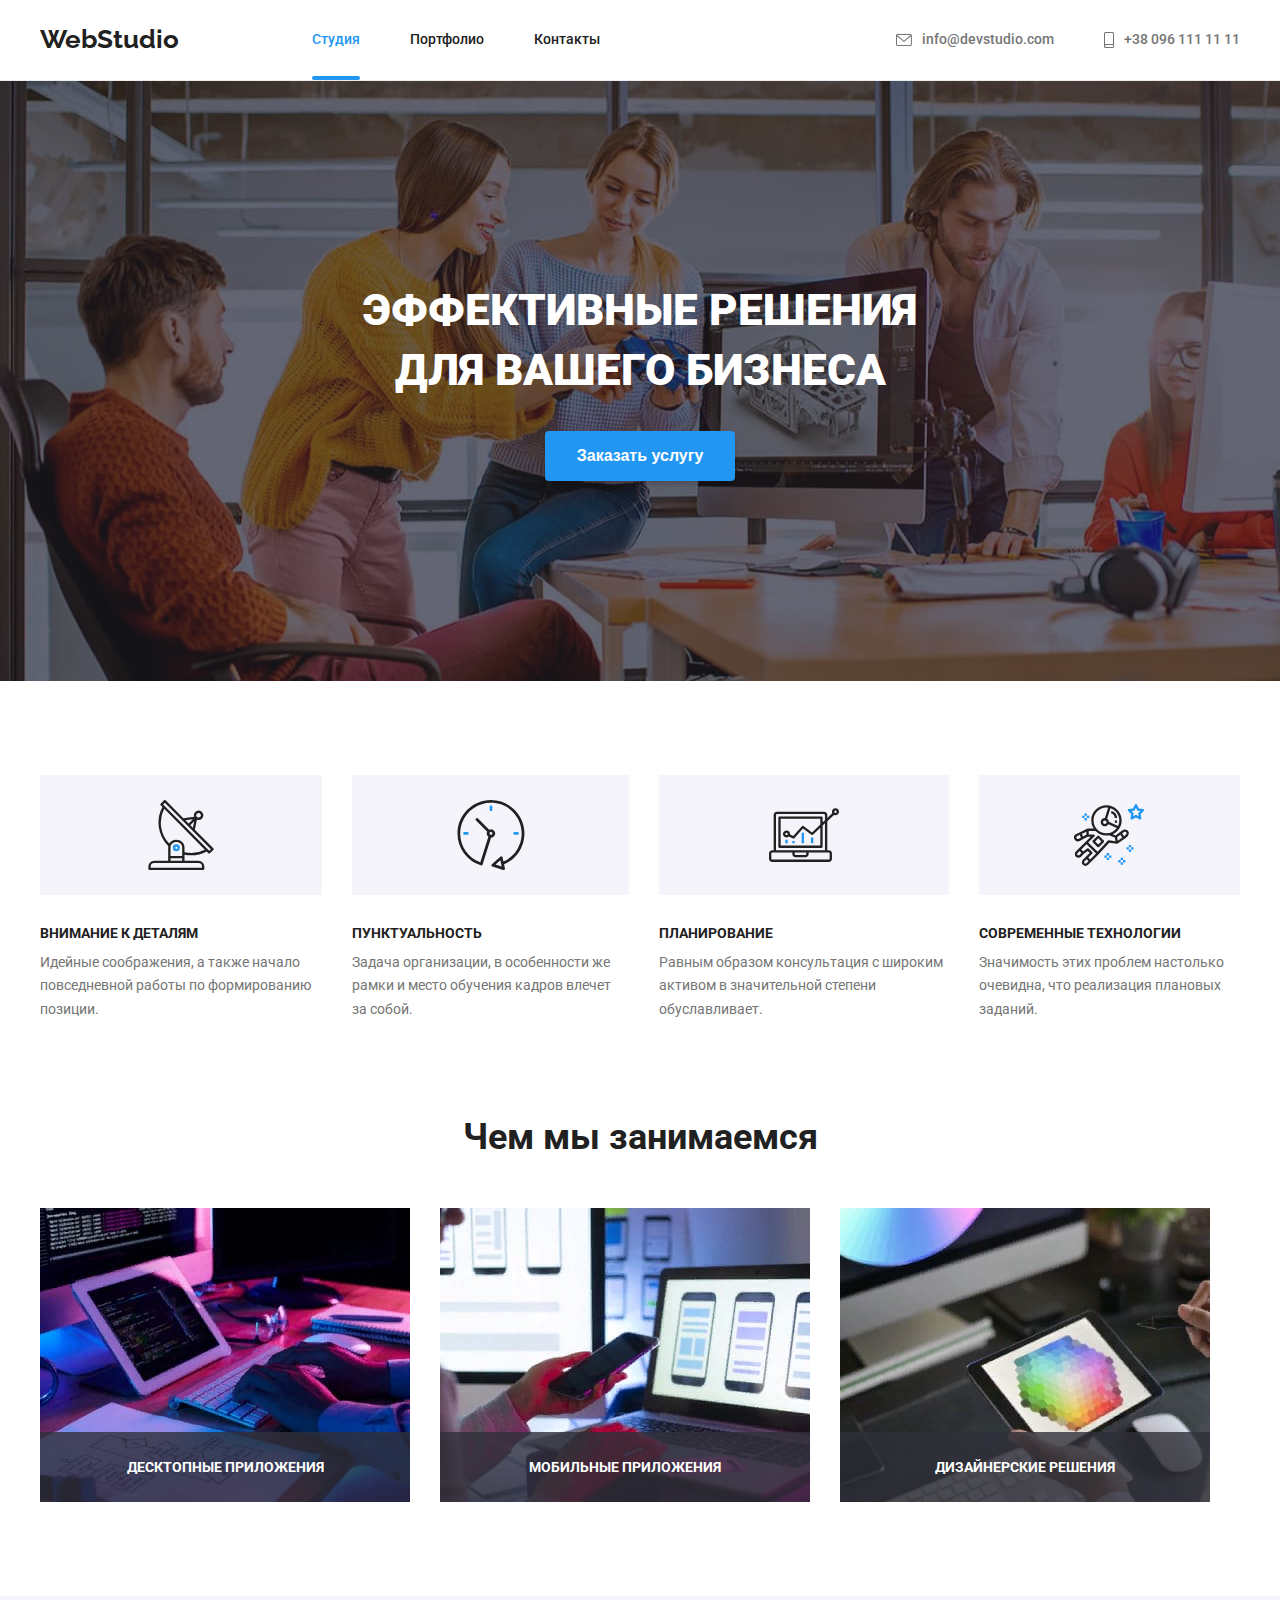
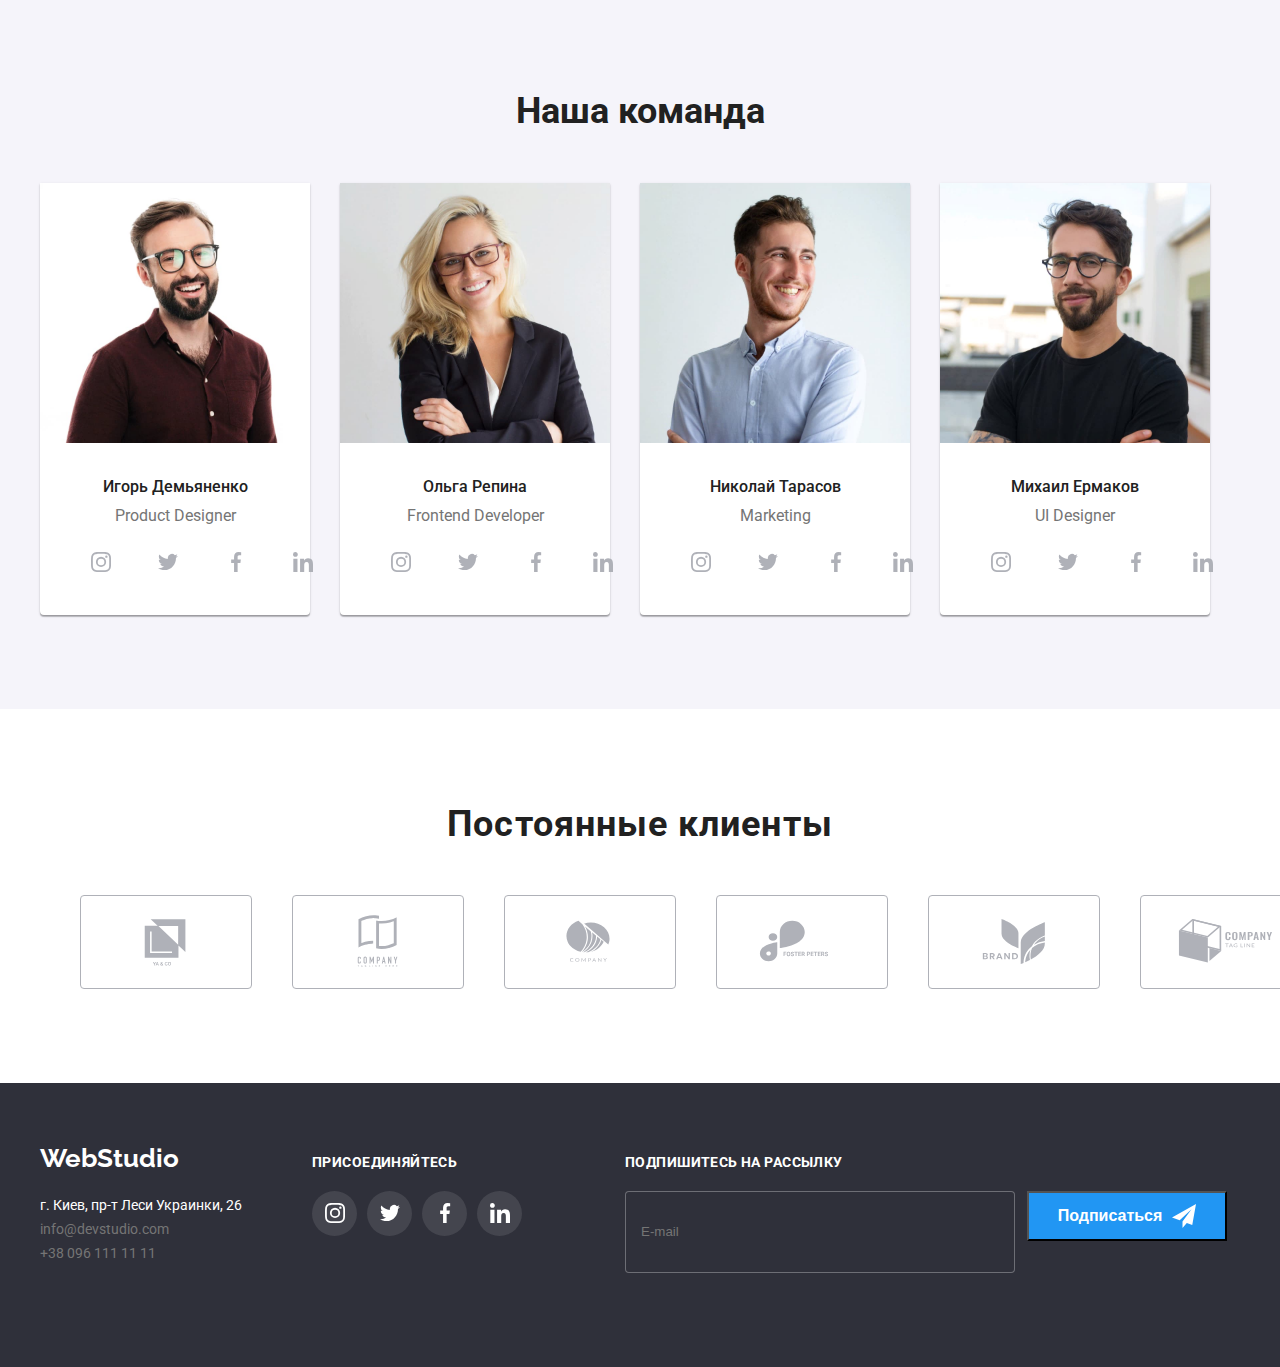
==== commit 7b627f21: "Change Header & Backdrop" ====
--- a/index.html
+++ b/index.html
@@ -52,9 +52,9 @@
         <div class="backdrop is-hidden" data-modal>
             <div class="modal">
                 <button data-modal-close class="close">
-                <svg class="close-icon">
-                    <use href="./images/icons.svg#icon-close"></use>
-                </svg>
+                    <svg class="close__icon">
+                        <use href="./images/icons.svg#icon-close"></use>
+                    </svg>
                  </button> 
                 <h2 class="backdrop-title">Оставьте свои данные, мы вам перезвоним</h2>
                 <form name="modal-signup" class="modal-signup">
--- a/css/main.min.css
+++ b/css/main.min.css
@@ -1,2 +1,2 @@
-:root{--primary-text-color: #212121;--secondary-text-color: rgba(117, 117, 117, 1);--accent-color: #2196f3;--primary-white-color: #ffffff;--fon: #f5f4fa;--time-function: cubic-bezier(0.4, 0, 0.2, 1)}li{list-style:none}a{text-decoration:none}h1,h2,h3,p,ul{margin-top:0;margin-bottom:0}body{background-color:#fff;color:#212121;font-family:Roboto, sans-serif;margin:0}.visually-hidden{position:absolute;width:1px;height:1px;margin:-1px;border:0;padding:0;white-space:nowrap;clip-path:inset(100%);clip:rect(0 0 0 0);overflow:hidden}.container{width:1200px;margin:0 auto;padding-left:15px;padding-right:15px}.header{border-bottom:1px solid #ececec}.main-nav{display:flex;align-items:center}.nav{display:flex}.logo{margin-top:24px;margin-bottom:24px;color:#212121;font-family:Raleway;font-weight:700;font-size:26px;line-height:1.2}.logo__accent{color:var(--accent-color)}.navigation{display:flex;margin-left:93px}.navigation__item:not(:last-child){margin-right:50px}.navigation__link{display:block;padding-top:32px;padding-bottom:32px;color:#212121;font-weight:500;font-size:14px;line-height:1.14;transition:color 250ms cubic-bezier(0.4, 0, 0.2, 1)}.navigation__link:hover,.navigation__link:focus{color:var(--accent-color)}.navigation__link--current{color:var(--accent-color);position:relative}.navigation .current::after{content:"";position:absolute;bottom:0;display:block;width:100%;height:4px;background-color:var(--accent-color);border-radius:2px}.address-header{display:flex;margin-left:auto}.address-link{color:var(--secondary-text-color);font-weight:500;font-size:14px;line-height:1.14}.address-header .item+.item{margin-left:50px}.address-link{display:flex;align-items:center}.envelope{width:16px;height:12px;margin-right:10px}.smartphone{width:10px;height:16px;margin-right:10px}.address-link{color:var(--secondary-text-color);transition:color 250ms var(--time-function)}.address-link:hover,.address-link:focus{color:var(--accent-color)}.envelope,.smartphone{fill:currentColor}.hero-fon{padding-top:200px;padding-bottom:200px;background-color:#2f303a;background-image:linear-gradient(to right, rgba(47,48,58,0.4), rgba(47,48,58,0.4)),url("../images/fon.jpg");text-align:center;max-width:1600px;margin-left:auto;margin-right:auto}.hero{color:var(--primary-white-color);margin-bottom:30px;max-width:650px;text-align:center;margin:0 auto;padding-bottom:30px;font-weight:900;font-size:44px;line-height:1.36;text-align:center;text-transform:uppercase}.hero-button{display:flex;margin:auto;background-color:var(--accent-color);color:var(--primary-white-color);border:none;padding:10px 32px;font-weight:700;font-size:16px;line-height:1.87;text-align:center;box-shadow:0px 4px 4px rgba(0,0,0,0.15);border-radius:4px;cursor:pointer;transition:background-color 250ms var(--time-function)}.hero-button:hover,.hero-button:focus{background-color:#188ce8}.feature{display:flex;padding-top:94px;padding-bottom:94px;padding-left:0}.feature div{display:flex;width:100%;height:120px;align-items:center;justify-content:center;background-color:var(--fon);margin-bottom:30px}.feature svg{display:flex;width:70px;height:70px}.feature .item:not(:last-child){margin-right:30px}.feature-primary-text{font-weight:700;font-size:14px;line-height:16px;text-transform:uppercase;margin-bottom:10px}.feature-secondary-text{color:var(--secondary-text-color);font-size:14px;line-height:1.71}.occupation-title,.team-title{margin-bottom:50px;font-weight:700;font-size:36px;line-height:1.17;text-align:center}.occupation-exemple{display:flex;padding-left:0;padding-bottom:94px}.occupation-exemple .item:not(last-child){margin-right:30px}.occupation-exemple .item{position:relative}.occupation-exemple img{display:block}.occupation-text{position:absolute;width:100%;bottom:0;left:0;font-weight:700;font-size:14px;line-height:16px;text-transform:uppercase;padding-top:27px;padding-bottom:27px;text-align:center;background-color:rgba(47,48,58,0.8);color:var(--primary-white-color)}.team{background-color:var(--fon)}.team-title{padding-top:94px;padding-bottom:50px;margin-bottom:0}.team-block{display:flex;padding-left:0;padding-bottom:94px}.team-block .item{background-color:var(--primary-white-color);box-shadow:0px 1px 3px rgba(0,0,0,0.12),0px 1px 1px rgba(0,0,0,0.14),0px 2px 1px rgba(0,0,0,0.2);border-radius:0px 0px 4px 4px;width:270px}.team-block .item:not(:last-child){margin-right:30px}.team-name{margin-top:30px;margin-bottom:10px;font-weight:500;font-size:16px;line-height:1.19;text-align:center}.team-duty{margin-bottom:15px;color:var(--secondary-text-color);font-size:16px;line-height:1.19;text-align:center}.team-sociallinks,.join-sociallinks{display:flex;justify-content:space-around;margin-bottom:30px;padding-left:32px;padding-right:32px;width:100%;height:45px}.team-sociallinks .link:not(last-child),.join-sociallinks .link:not(last-child){margin-right:10px}.team-sociallinks a{display:flex;align-items:center;justify-content:center;color:#afb1b8;width:45px;height:45px;border:none;border-radius:50%;transition:background-color 250ms var(--time-function),color 1000ms var(--time-function)}.team-sociallinks .icon{width:20px;height:20px;fill:currentColor}.team-sociallinks a:hover,.team-sociallinks a:focus{background-color:var(--accent-color);color:var(--primary-white-color)}.clients-title{padding-top:94px;padding-bottom:50px;font-weight:700;font-size:36px;line-height:1.17;text-align:center;letter-spacing:0.03em}.clients-logo{display:flex;padding-bottom:94px}.clients-logo a{width:170px;height:92px;display:flex;justify-content:center;align-items:center;border:1px solid #afb1b8;color:#afb1b8;border-radius:4px;transition:border 250ms var(--time-function),color 250ms var(--time-function)}.clients-logo .item:not(:last-child){margin-right:40px}.clients-logo .icon{margin:0 auto;width:106px;height:60px;fill:currentColor}.clients-logo a:hover,.clients-logo a:focus{border:1px solid var(--accent-color);color:var(--accent-color)}.portfolio-button{display:flex;justify-content:center;margin-top:94px;margin-bottom:50px;background-color:var(--primary-white-color);font-weight:500;font-size:16px;line-height:1.62;text-align:center}.portfolio-button .item:not(last-child){margin-right:8px}.portfolio-button [type="button"]{margin:auto;border:none;padding:10px 22px;background-color:#f5f4fa;border-radius:4px;cursor:pointer;transition:background-color 250ms var(--time-function),color 250ms var(--time-function),box-shadow 250ms var(--time-function)}.portfolio-button [type="button"]:hover,.portfolio-button [type="button"]:focus{background-color:var(--accent-color);color:var(--primary-white-color);box-shadow:0px 4px 4px rgba(0,0,0,0.25)}.project{border:1px solid #eeeeee;transition:box-shadow 250ms var(--time-function)}.project:hover,.project:focus{box-shadow:0 4px 4px 0 rgba(0,0,0,0.25)}.project a{color:var(--primary-text-color)}.project-img{position:relative;overflow:hidden;width:370px;height:294px}.project-text-hiden{font-size:18px;line-height:1.56;letter-spacing:0.03em;color:var(--primary-white-color)}.project-hiden{position:absolute;bottom:0;transform:translateY(294px);transition:transform 250ms var(--time-function);display:flex;align-items:center;padding:0 24px;width:100%;height:100%;background-color:rgba(33,150,243,0.9)}.project:hover .project-hiden{transform:translateY(0)}.project-title{padding-top:20px;padding-bottom:4px;padding-left:24px;font-weight:700;font-size:18px;line-height:2}.project-text{padding-bottom:20px;padding-left:24px;color:var(--secondary-text-color);font-size:16px;line-height:1.87}.flex-container{display:flex;flex-wrap:wrap;padding-left:0;padding-bottom:94px}.project{width:370px;margin-right:30px;margin-bottom:30px}.project:nth-child(3n){margin-right:0}.project:nth-last-child(-n+3){margin-bottom:0}.footer{background-color:#2f303a}.footer .container{display:flex}.footer .logo{display:inline-block;margin-top:60px;margin-bottom:20px;color:var(--primary-white-color)}.address-footer{padding-left:0;padding-bottom:60px;font-style:normal;font-size:14px;line-height:1.71}.address-place{color:var(--primary-white-color)}.address-mail,.address-tel{color:var(--secondary-text-color)}.join{margin-left:70px}.join-title{margin-top:72px;margin-bottom:20px;font-weight:700;font-size:14px;line-height:1.14;letter-spacing:0.03em;text-transform:uppercase;color:var(--primary-white-color)}.join-sociallinks{padding:0}.join-sociallinks a{display:flex;align-items:center;justify-content:center;background-color:rgba(255,255,255,0.1);color:var(--primary-white-color);width:45px;height:45px;border:none;border-radius:50%;transition:background-color 250ms var(--time-function)}.join-sociallinks a:hover,.join-sociallinks a:focus{background-color:var(--accent-color)}.join-sociallinks .icon{width:20px;height:20px;fill:currentColor}.signup{margin-top:72px;margin-left:93px;margin-bottom:94px}.signup label{display:flex;flex-direction:column;margin-bottom:20px;font-weight:700;font-size:14px;line-height:1.14;letter-spacing:0.03em;text-transform:uppercase;color:var(--primary-white-color)}.signup input{width:358px;height:50px;padding:15px;background-color:#2f303a;border:1px solid rgba(255,255,255,0.3);border-radius:4px;color:rgba(255,255,255,0.6);outline:none}.signup button{display:flex;align-items:center;justify-content:center;margin-left:12px;width:200px;height:50px;background-color:var(--accent-color);font-weight:700;font-size:16px;line-height:1.87;cursor:pointer;color:var(--primary-white-color)}.signup svg{width:24px;height:24px;margin-left:10px}.signup>div{display:flex}.backdrop{position:fixed;z-index:10;top:0;bottom:0;width:100%;height:100%;background-color:rgba(0,0,0,0.2);opacity:1;transition:opacity 250ms var(--time-function)}.modal{position:absolute;top:50%;left:50%;transform:scale(1) translate(-50%, -50%);transition:transform 250ms var(--time-function);min-width:530px;min-height:580px;background-color:var(--primary-white-color)}.backdrop.is-hidden{opacity:0;pointer-events:none}.backdrop.is-hidden .modal{transform:scale(1.1) translate(-50%, -50%)}.close{position:absolute;right:8px;top:8px;width:30px;height:30px;border-radius:50%;cursor:pointer;border:1px solid #0000001a;background-color:var(--primary-white-color);color:#000000;transition:color 250ms var(--time-function)}.close:hover{color:var(--accent-color)}.close-icon{position:absolute;left:50%;top:50%;transform:translate(-50%, -50%);width:18px;height:18px;fill:currentColor}.backdrop-title{margin-top:40px;margin-left:40px;padding-right:40px;padding-bottom:12px;font-weight:700;font-size:20px;line-height:1.15;letter-spacing:0.03em;color:var(--primary-text-color)}.modal-signup{width:450px;margin-left:40px;margin-right:40px}.form-label{position:relative;display:flex;flex-direction:column;margin-bottom:10px;align-items:flex-start;font-size:12px;line-height:1.17;letter-spacing:0.01em;color:#757575}.form-label span{margin-bottom:4px}.form-input{width:100%;height:40px;padding-left:42px;border:1px solid rgba(33,33,33,0.2);border-radius:4px;outline:none;transition:border-color 250ms var(--time-function)}.modal-signup textarea{width:100%;height:120px;border:1px solid rgba(33,33,33,0.2);border-radius:4px;padding-left:16px;padding-top:12px;resize:none;outline:none}.form-label .icon{position:absolute;width:18px;height:18px;top:50%;left:12px;transition:fill 250ms var(--time-function)}.form-label:focus-within .form-input,.form-label:focus-within textarea{border-color:var(--accent-color)}.form-label:focus-within .icon{fill:var(--accent-color)}.form-checkbox{font-size:14px;line-height:1.71;letter-spacing:0.03em;color:#757575}.form-checkbox a{color:var(--accent-color);text-decoration:underline}.checkbox{position:absolute;width:1px;height:1px;margin:-1px;border:0;padding:0;white-space:nowrap;clip-path:inset(100%);clip:rect(0 0 0 0);overflow:hidden}.form-checkbox{position:relative;display:flex;align-items:center;justify-content:center;margin-bottom:30px}.form-checkbox .icon{width:16px;height:15px;border:2px solid var(--primary-text-color);border-radius:2px;margin-right:7px;transition:background-color 250ms var(--time-function)}.icon-checked{position:absolute;top:5px;left:15px;opacity:0;width:16px;height:15px}.checkbox:checked+.icon{background-color:var(--accent-color);border:none}.checkbox:checked ~ .icon-checked{opacity:1}.form-button{width:200px;height:50px;background-color:var(--accent-color);font-weight:700;font-size:16px;line-height:1.87;color:var(--primary-white-color);box-shadow:0px 4px 4px rgba(0,0,0,0.15);border-radius:4px;border:none;cursor:pointer}
+:root{--primary-text-color: #212121;--secondary-text-color: rgba(117, 117, 117, 1);--accent-color: #2196f3;--primary-white-color: #ffffff;--fon: #f5f4fa;--time-function: cubic-bezier(0.4, 0, 0.2, 1)}li{list-style:none}a{text-decoration:none}h1,h2,h3,p,ul{margin-top:0;margin-bottom:0}body{background-color:#fff;color:#212121;font-family:Roboto, sans-serif;margin:0}.visually-hidden{position:absolute;width:1px;height:1px;margin:-1px;border:0;padding:0;white-space:nowrap;clip-path:inset(100%);clip:rect(0 0 0 0);overflow:hidden}.container{width:1200px;margin:0 auto;padding-left:15px;padding-right:15px}.header{border-bottom:1px solid #ececec}.main-nav{display:flex;align-items:center}.nav{display:flex}.logo{margin-top:24px;margin-bottom:24px;color:#212121;font-family:Raleway;font-weight:700;font-size:26px;line-height:1.2}.logo__accent{color:.logo__accent accent-color}.navigation{display:flex;margin-left:93px}.navigation__item:not(:last-child){margin-right:50px}.navigation__link{display:block;padding-top:32px;padding-bottom:32px;color:#212121;font-weight:500;font-size:14px;line-height:1.14;transition:color 250ms cubic-bezier(0.4, 0, 0.2, 1)}.navigation__link:hover,.navigation__link:focus{color:#2196f3}.navigation__link--current{color:#2196f3;position:relative}.navigation__link--current::after{content:"";position:absolute;bottom:0;display:block;width:100%;height:4px;background-color:#2196f3;border-radius:2px}.address-header{display:flex;margin-left:auto}.address-header__item:not(:last-child){margin-right:50px}.address-header__link{display:flex;align-items:center;color:#757575;transition:color 250ms cubic-bezier(0.4, 0, 0.2, 1);font-weight:500;font-size:14px;line-height:1.14}.address-header__link:hover,.address-header__link:focus{color:#2196f3}.envelope{width:16px;height:12px;margin-right:10px;fill:currentColor}.smartphone{width:10px;height:16px;margin-right:10px;fill:currentColor}.hero-fon{padding-top:200px;padding-bottom:200px;background-color:#2f303a;background-image:linear-gradient(to right, rgba(47,48,58,0.4), rgba(47,48,58,0.4)),url("../images/fon.jpg");text-align:center;max-width:1600px;margin-left:auto;margin-right:auto}.hero{color:#fff;margin-bottom:30px;max-width:650px;text-align:center;margin:0 auto;padding-bottom:30px;font-weight:900;font-size:44px;line-height:1.36;text-align:center;text-transform:uppercase}.hero-button{display:flex;margin:auto;background-color:#2196f3;color:#fff;border:none;padding:10px 32px;font-weight:700;font-size:16px;line-height:1.87;text-align:center;box-shadow:0px 4px 4px rgba(0,0,0,0.15);border-radius:4px;cursor:pointer;transition:background-color 250ms cubic-bezier(0.4, 0, 0.2, 1)}.hero-button:hover,.hero-button:focus{background-color:#188ce8}.feature{display:flex;padding-top:94px;padding-bottom:94px;padding-left:0}.feature div{display:flex;width:100%;height:120px;align-items:center;justify-content:center;background-color:var(--fon);margin-bottom:30px}.feature svg{display:flex;width:70px;height:70px}.feature .item:not(:last-child){margin-right:30px}.feature-primary-text{font-weight:700;font-size:14px;line-height:16px;text-transform:uppercase;margin-bottom:10px}.feature-secondary-text{color:var(--secondary-text-color);font-size:14px;line-height:1.71}.occupation-title,.team-title{margin-bottom:50px;font-weight:700;font-size:36px;line-height:1.17;text-align:center}.occupation-exemple{display:flex;padding-left:0;padding-bottom:94px}.occupation-exemple .item:not(last-child){margin-right:30px}.occupation-exemple .item{position:relative}.occupation-exemple img{display:block}.occupation-text{position:absolute;width:100%;bottom:0;left:0;font-weight:700;font-size:14px;line-height:16px;text-transform:uppercase;padding-top:27px;padding-bottom:27px;text-align:center;background-color:rgba(47,48,58,0.8);color:var(--primary-white-color)}.team{background-color:var(--fon)}.team-title{padding-top:94px;padding-bottom:50px;margin-bottom:0}.team-block{display:flex;padding-left:0;padding-bottom:94px}.team-block .item{background-color:var(--primary-white-color);box-shadow:0px 1px 3px rgba(0,0,0,0.12),0px 1px 1px rgba(0,0,0,0.14),0px 2px 1px rgba(0,0,0,0.2);border-radius:0px 0px 4px 4px;width:270px}.team-block .item:not(:last-child){margin-right:30px}.team-name{margin-top:30px;margin-bottom:10px;font-weight:500;font-size:16px;line-height:1.19;text-align:center}.team-duty{margin-bottom:15px;color:var(--secondary-text-color);font-size:16px;line-height:1.19;text-align:center}.team-sociallinks,.join-sociallinks{display:flex;justify-content:space-around;margin-bottom:30px;padding-left:32px;padding-right:32px;width:100%;height:45px}.team-sociallinks .link:not(last-child),.join-sociallinks .link:not(last-child){margin-right:10px}.team-sociallinks a{display:flex;align-items:center;justify-content:center;color:#afb1b8;width:45px;height:45px;border:none;border-radius:50%;transition:background-color 250ms var(--time-function),color 1000ms var(--time-function)}.team-sociallinks .icon{width:20px;height:20px;fill:currentColor}.team-sociallinks a:hover,.team-sociallinks a:focus{background-color:var(--accent-color);color:var(--primary-white-color)}.clients-title{padding-top:94px;padding-bottom:50px;font-weight:700;font-size:36px;line-height:1.17;text-align:center;letter-spacing:0.03em}.clients-logo{display:flex;padding-bottom:94px}.clients-logo a{width:170px;height:92px;display:flex;justify-content:center;align-items:center;border:1px solid #afb1b8;color:#afb1b8;border-radius:4px;transition:border 250ms var(--time-function),color 250ms var(--time-function)}.clients-logo .item:not(:last-child){margin-right:40px}.clients-logo .icon{margin:0 auto;width:106px;height:60px;fill:currentColor}.clients-logo a:hover,.clients-logo a:focus{border:1px solid var(--accent-color);color:var(--accent-color)}.portfolio-button{display:flex;justify-content:center;margin-top:94px;margin-bottom:50px;background-color:var(--primary-white-color);font-weight:500;font-size:16px;line-height:1.62;text-align:center}.portfolio-button .item:not(last-child){margin-right:8px}.portfolio-button [type="button"]{margin:auto;border:none;padding:10px 22px;background-color:#f5f4fa;border-radius:4px;cursor:pointer;transition:background-color 250ms var(--time-function),color 250ms var(--time-function),box-shadow 250ms var(--time-function)}.portfolio-button [type="button"]:hover,.portfolio-button [type="button"]:focus{background-color:var(--accent-color);color:var(--primary-white-color);box-shadow:0px 4px 4px rgba(0,0,0,0.25)}.project{border:1px solid #eeeeee;transition:box-shadow 250ms var(--time-function)}.project:hover,.project:focus{box-shadow:0 4px 4px 0 rgba(0,0,0,0.25)}.project a{color:var(--primary-text-color)}.project-img{position:relative;overflow:hidden;width:370px;height:294px}.project-text-hiden{font-size:18px;line-height:1.56;letter-spacing:0.03em;color:var(--primary-white-color)}.project-hiden{position:absolute;bottom:0;transform:translateY(294px);transition:transform 250ms var(--time-function);display:flex;align-items:center;padding:0 24px;width:100%;height:100%;background-color:rgba(33,150,243,0.9)}.project:hover .project-hiden{transform:translateY(0)}.project-title{padding-top:20px;padding-bottom:4px;padding-left:24px;font-weight:700;font-size:18px;line-height:2}.project-text{padding-bottom:20px;padding-left:24px;color:var(--secondary-text-color);font-size:16px;line-height:1.87}.flex-container{display:flex;flex-wrap:wrap;padding-left:0;padding-bottom:94px}.project{width:370px;margin-right:30px;margin-bottom:30px}.project:nth-child(3n){margin-right:0}.project:nth-last-child(-n+3){margin-bottom:0}.footer{background-color:#2f303a}.footer .container{display:flex}.footer .logo{display:inline-block;margin-top:60px;margin-bottom:20px;color:var(--primary-white-color)}.address-footer{padding-left:0;padding-bottom:60px;font-style:normal;font-size:14px;line-height:1.71}.address-place{color:var(--primary-white-color)}.address-mail,.address-tel{color:var(--secondary-text-color)}.join{margin-left:70px}.join-title{margin-top:72px;margin-bottom:20px;font-weight:700;font-size:14px;line-height:1.14;letter-spacing:0.03em;text-transform:uppercase;color:var(--primary-white-color)}.join-sociallinks{padding:0}.join-sociallinks a{display:flex;align-items:center;justify-content:center;background-color:rgba(255,255,255,0.1);color:var(--primary-white-color);width:45px;height:45px;border:none;border-radius:50%;transition:background-color 250ms var(--time-function)}.join-sociallinks a:hover,.join-sociallinks a:focus{background-color:var(--accent-color)}.join-sociallinks .icon{width:20px;height:20px;fill:currentColor}.signup{margin-top:72px;margin-left:93px;margin-bottom:94px}.signup label{display:flex;flex-direction:column;margin-bottom:20px;font-weight:700;font-size:14px;line-height:1.14;letter-spacing:0.03em;text-transform:uppercase;color:var(--primary-white-color)}.signup input{width:358px;height:50px;padding:15px;background-color:#2f303a;border:1px solid rgba(255,255,255,0.3);border-radius:4px;color:rgba(255,255,255,0.6);outline:none}.signup button{display:flex;align-items:center;justify-content:center;margin-left:12px;width:200px;height:50px;background-color:var(--accent-color);font-weight:700;font-size:16px;line-height:1.87;cursor:pointer;color:var(--primary-white-color)}.signup svg{width:24px;height:24px;margin-left:10px}.signup>div{display:flex}.backdrop{position:fixed;z-index:10;top:0;bottom:0;width:100%;height:100%;background-color:rgba(0,0,0,0.2);opacity:1;transition:opacity 250ms cubic-bezier(0.4, 0, 0.2, 1)}.modal{position:absolute;top:50%;left:50%;transform:scale(1) translate(-50%, -50%);transition:transform 250ms cubic-bezier(0.4, 0, 0.2, 1);min-width:530px;min-height:580px;background-color:#fff}.backdrop.is-hidden{opacity:0;pointer-events:none}.backdrop.is-hidden .modal{transform:scale(1.1) translate(-50%, -50%)}.close{position:absolute;right:8px;top:8px;width:30px;height:30px;border-radius:50%;cursor:pointer;border:1px solid #0000001a;background-color:#fff;color:#000000;transition:color 250ms cubic-bezier(0.4, 0, 0.2, 1)}.close:hover{color:#2196f3}.close__icon{position:absolute;left:50%;top:50%;transform:translate(-50%, -50%);width:18px;height:18px;fill:currentColor}.backdrop-title{margin-top:40px;margin-left:40px;padding-right:40px;padding-bottom:12px;font-weight:700;font-size:20px;line-height:1.15;letter-spacing:0.03em;color:#212121}.modal-signup{width:450px;margin-left:40px;margin-right:40px}.form-label{position:relative;display:flex;flex-direction:column;margin-bottom:10px;align-items:flex-start;font-size:12px;line-height:1.17;letter-spacing:0.01em;color:#757575}.form-label span{margin-bottom:4px}.form-input{width:100%;height:40px;padding-left:42px;border:1px solid rgba(33,33,33,0.2);border-radius:4px;outline:none;transition:border-color 250ms cubic-bezier(0.4, 0, 0.2, 1)}.modal-signup textarea{width:100%;height:120px;border:1px solid rgba(33,33,33,0.2);border-radius:4px;padding-left:16px;padding-top:12px;resize:none;outline:none}.form-label .icon{position:absolute;width:18px;height:18px;top:50%;left:12px;transition:fill 250ms cubic-bezier(0.4, 0, 0.2, 1)}.form-label:focus-within .form-input,.form-label:focus-within textarea{border-color:#2196f3}.form-label:focus-within .icon{fill:#2196f3}.form-checkbox{font-size:14px;line-height:1.71;letter-spacing:0.03em;color:#757575}.form-checkbox a{color:#2196f3;text-decoration:underline}.checkbox{position:absolute;width:1px;height:1px;margin:-1px;border:0;padding:0;white-space:nowrap;clip-path:inset(100%);clip:rect(0 0 0 0);overflow:hidden}.form-checkbox{position:relative;display:flex;align-items:center;justify-content:center;margin-bottom:30px}.form-checkbox .icon{width:16px;height:15px;border:2px solid #212121;border-radius:2px;margin-right:7px;transition:background-color 250ms cubic-bezier(0.4, 0, 0.2, 1)}.icon-checked{position:absolute;top:5px;left:15px;opacity:0;width:16px;height:15px}.checkbox:checked+.icon{background-color:#2196f3;border:none}.checkbox:checked ~ .icon-checked{opacity:1}.form-button{width:200px;height:50px;background-color:#2196f3;font-weight:700;font-size:16px;line-height:1.87;color:#fff;box-shadow:0px 4px 4px rgba(0,0,0,0.15);border-radius:4px;border:none;cursor:pointer}
 /*# sourceMappingURL=main.min.css.map */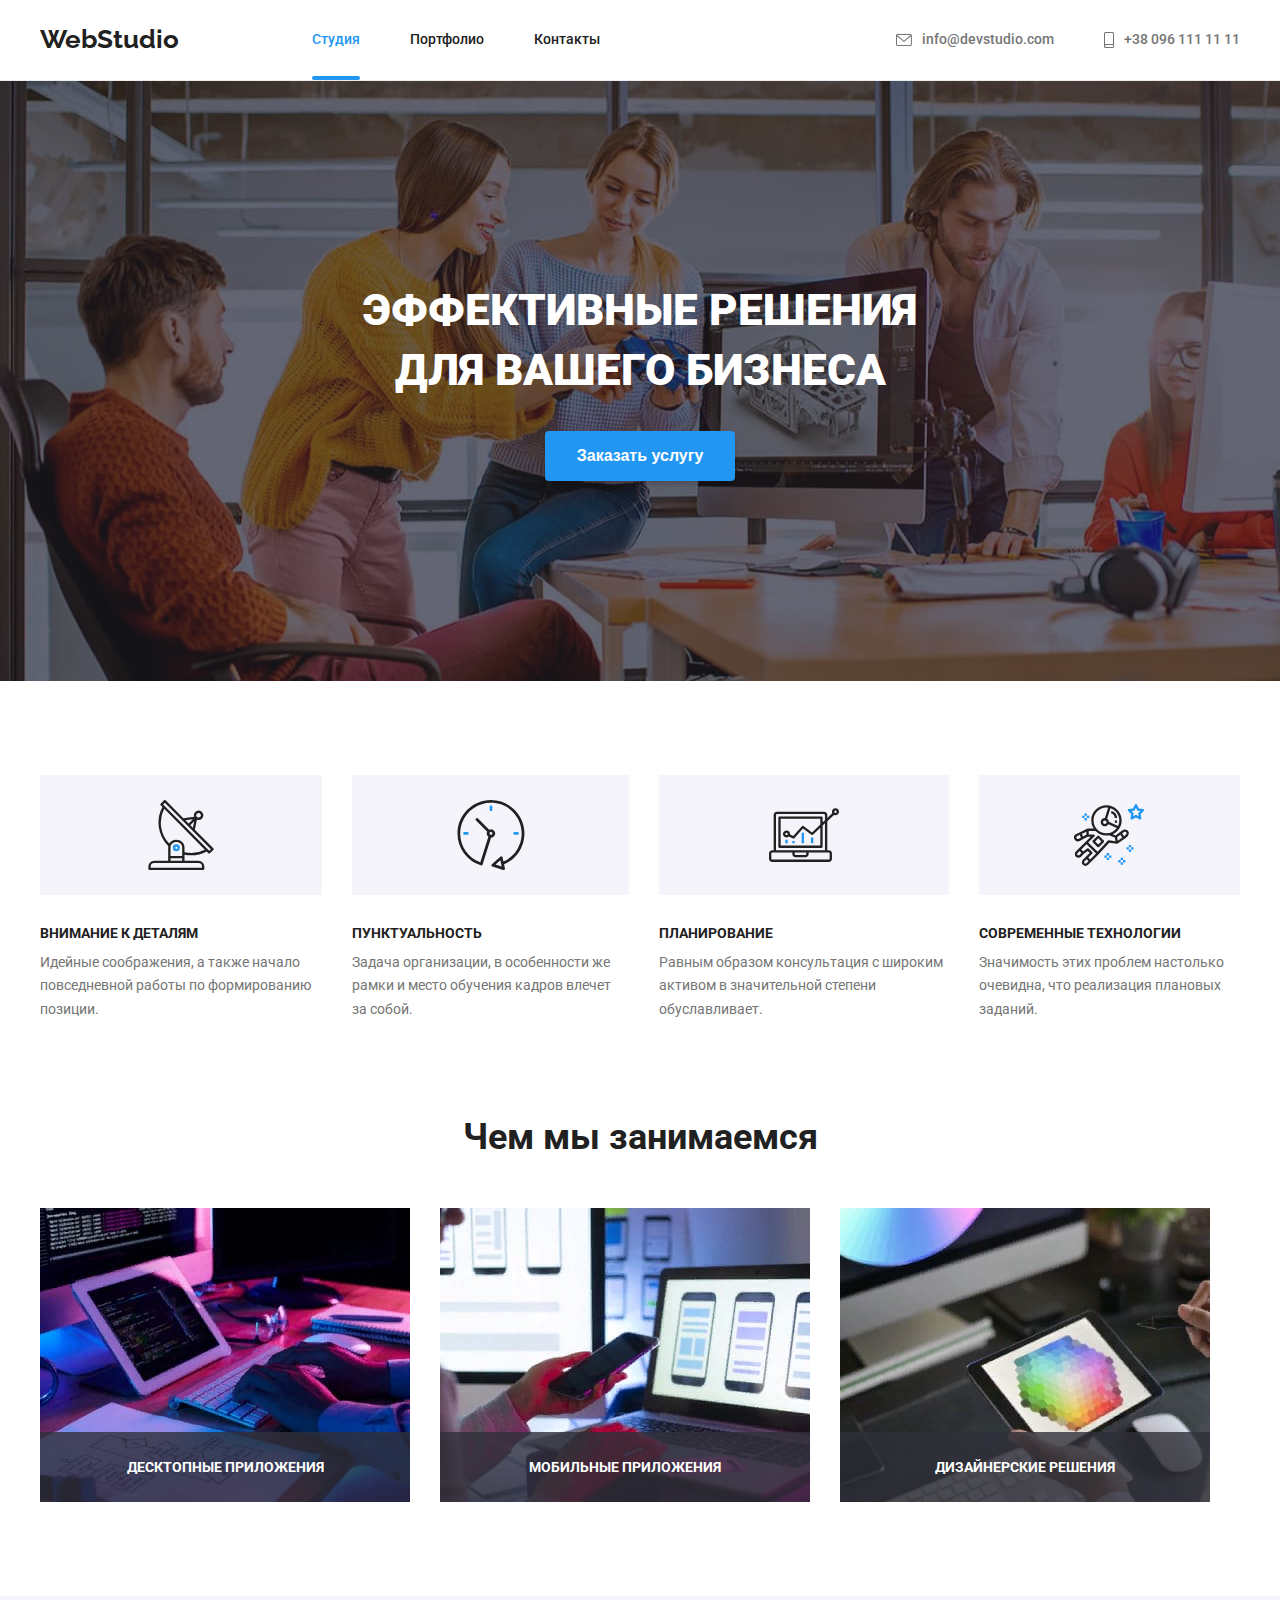
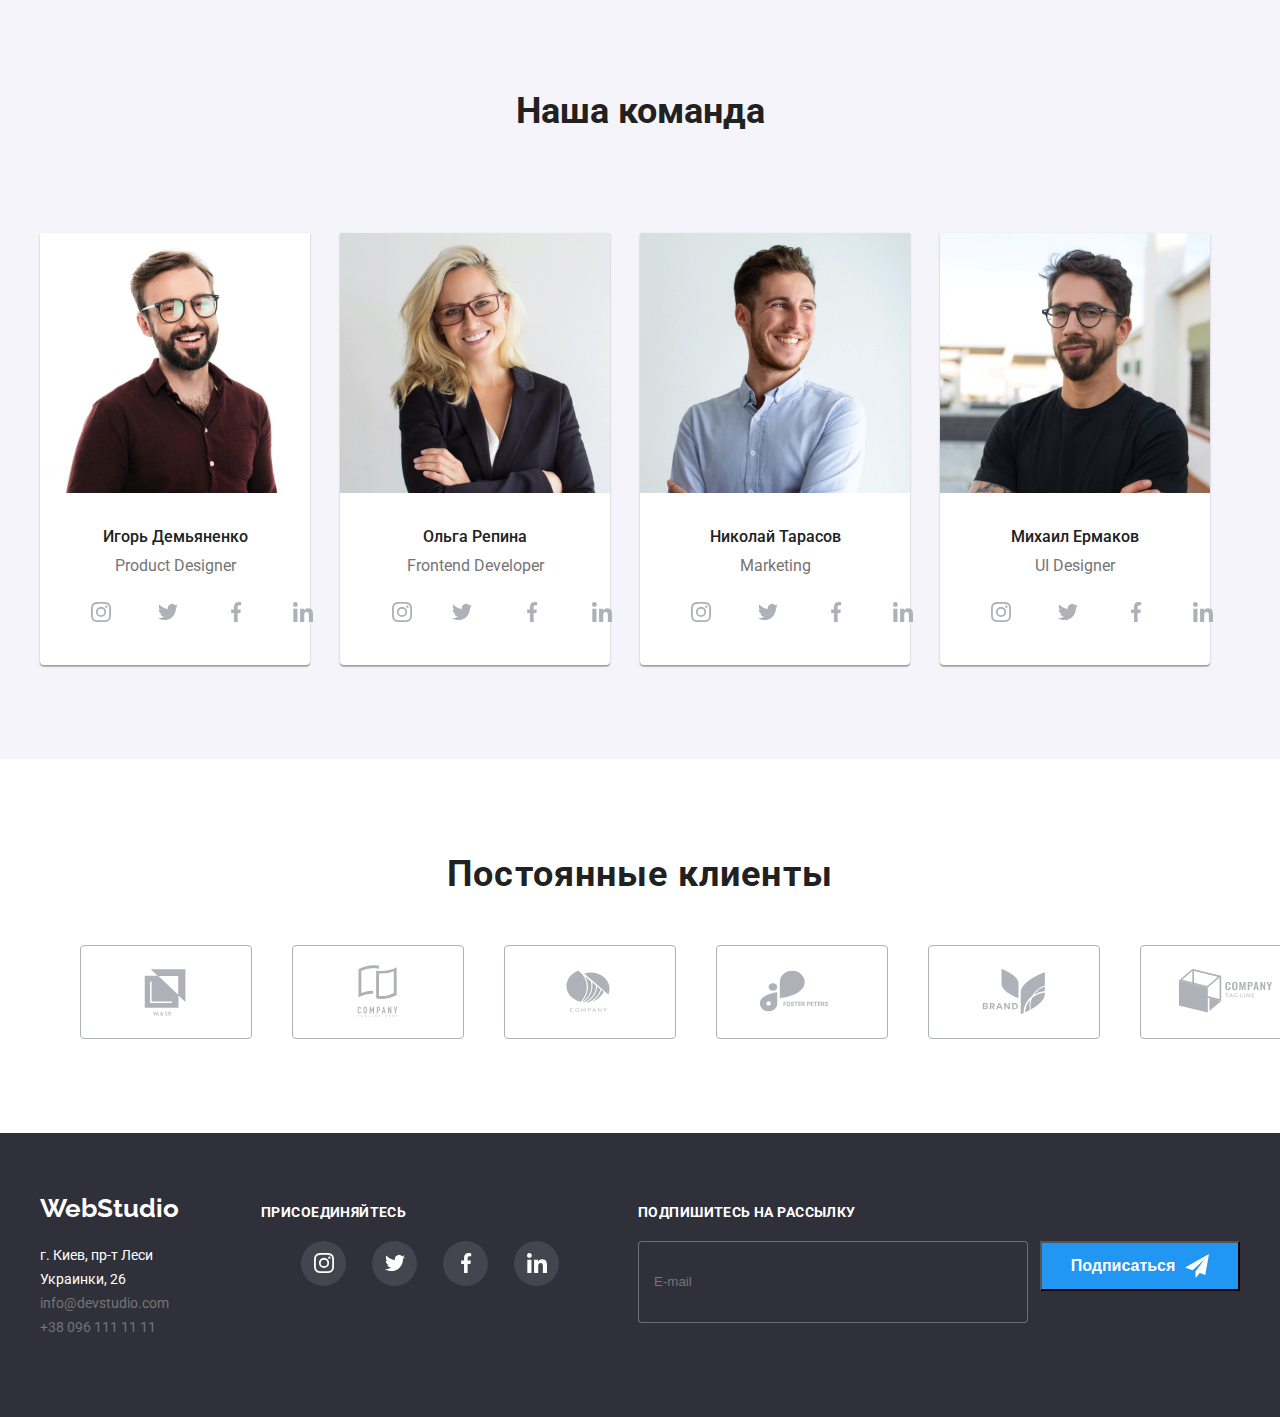
==== commit b7f1c39b: "Changed backdrop-clients" ====
--- a/index.html
+++ b/index.html
@@ -59,81 +59,83 @@
                 <h2 class="backdrop-title">Оставьте свои данные, мы вам перезвоним</h2>
                 <form name="modal-signup" class="modal-signup">
                 <label class="form-label">
-                    <span>Имя</span>
-                <input type="text" name="username" class="form-input" placeholder=" "/>
-                <svg class="icon">
-                    <use href="./images/icons.svg#icon-person"></use>
-                </svg>
+                    <span class="form-label__text">Имя</span>
+                    <input type="text" name="username" class="form-label__input" placeholder=" "/>
+                        <svg class="form-label__icon">
+                            <use href="./images/icons.svg#icon-person"></use>
+                        </svg>
                 </label> 
                 <label class="form-label">
-                    <span>Телефон</span>
-                <input type="tel" name="phone_number" class="form-input" placeholder=" "/>
-                <svg class="icon">
-                    <use href="./images/icons.svg#icon-phone"></use>
-                </svg>
+                    <span class="form-label__text">Телефон</span>
+                    <input type="tel" name="phone_number" class="form-label__input" placeholder=" "/>
+                        <svg class="form-label__icon">
+                            <use href="./images/icons.svg#icon-phone"></use>
+                        </svg>
                 </label>
                 <label class="form-label">
-                    <span>Почта</span>
-                    <input type="email" name="email" class="form-input" placeholder=" "/>
-                <svg class="icon">
-                    <use href="./images/icons.svg#icon-email"></use>
-                </svg>
+                    <span class="form-label__text">Почта</span>
+                    <input type="email" name="email" class="form-label__input" placeholder=" "/>
+                        <svg class="form-label__icon">
+                            <use href="./images/icons.svg#icon-email"></use>
+                        </svg>
                 </label>
                 <label class="form-label">
-                    <span>Комментарий</span>
-                    <textarea name="comment" placeholder="Введите текст"></textarea>
+                    <span class="form-label__text">Комментарий</span>
+                    <textarea name="comment" class="form-label__textarea"placeholder="Введите текст"></textarea>
                 </label>
-                <label class="form-checkbox">
-                    <input type="checkbox" class="checkbox">
-                   <span class="icon"></span>
-                <svg class="icon-checked">
-                    <use href="./images/icons.svg#icon-Vector"></use>
-                </svg>
-                    Соглашаюсь с рассылкой и принимаю <a href="">Условия договора</a>
+                <label class="checkbox">
+                    <input type="checkbox" class="checkbox__input">
+                    <span class="checkbox__icon"></span>
+                    <svg class="checkbox__checked">
+                        <use href="./images/icons.svg#icon-Vector"></use>
+                    </svg>
+                    Соглашаюсь с рассылкой и принимаю <a href="" class="checkbox__accent">Условия договора</a>
                 </label>
                 <button type="submit" class="form-button">Отправить</button>
-
                 </form>
             </div>
         </div>
-
     </section>
     
     <!-- Oсобенности---FEATURE--->
     <section class="container">
     <h2 class="feature-title visually-hidden">Oсобенности</h2>    
     <ul class="feature">
-        <li class="item">
-            <div>
-            <svg class="antenna">
-                <use href="./images/icons.svg#icon-antenna"></use>
-            </svg></div>
-            <h3 class="feature-primary-text">Внимание к деталям</h3>
-            <p class="feature-secondary-text">Идейные соображения, а также начало повседневной работы по формированию позиции.</p>
+        <li class="feature__item">
+            <div class="feature__div">
+                <svg class="feature__icon">
+                    <use href="./images/icons.svg#icon-antenna"></use>
+                </svg>
+            </div>
+            <h3 class="feature__primary-text">Внимание к деталям</h3>
+            <p class="feature__secondary-text">Идейные соображения, а также начало повседневной работы по формированию позиции.</p>
         </li>
-        <li class="item">
-            <div>
-            <svg class="clock">
-                <use href="./images/icons.svg#icon-clock"></use>
-            </svg></div>
-            <h3 class="feature-primary-text">Пунктуальность</h3>
-            <p class="feature-secondary-text">Задача организации, в особенности же рамки и место обучения кадров влечет за собой.</p>
+        <li class="feature__item">
+            <div class="feature__div">
+                <svg class="feature__icon">
+                    <use href="./images/icons.svg#icon-clock"></use>
+                </svg>
+            </div>
+            <h3 class="feature__primary-text">Пунктуальность</h3>
+            <p class="feature__secondary-text">Задача организации, в особенности же рамки и место обучения кадров влечет за собой.</p>
         </li>
-        <li class="item">
-            <div>
-            <svg class="diagram">
-                <use href="./images/icons.svg#icon-diagram"></use>
-            </svg></div>
-            <h3 class="feature-primary-text">Планирование</h3>
-            <p class="feature-secondary-text">Равным образом консультация с широким активом в значительной степени обуславливает.</p>
+        <li class="feature__item">
+            <div class="feature__div">
+                <svg class="feature__icon">
+                    <use href="./images/icons.svg#icon-diagram"></use>
+                </svg>
+            </div>
+            <h3 class="feature__primary-text">Планирование</h3>
+            <p class="feature__secondary-text">Равным образом консультация с широким активом в значительной степени обуславливает.</p>
         </li>
-        <li class="item">
-            <div>
-            <svg class="astronaut">
-                <use href="./images/icons.svg#icon-astronaut"></use>
-            </svg></div>
-            <h3 class="feature-primary-text">Современные технологии</h3>
-            <p class="feature-secondary-text">Значимость этих проблем настолько очевидна, что реализация плановых заданий.</p>
+        <li class="feature__item">
+            <div class="feature__div">
+                <svg class="feature__icon">
+                    <use href="./images/icons.svg#icon-astronaut"></use>
+                </svg>
+            </div>
+            <h3 class="feature__primary-text">Современные технологии</h3>
+            <p class="feature__secondary-text">Значимость этих проблем настолько очевидна, что реализация плановых заданий.</p>
         </li>
     </ul>
     </section>
@@ -141,17 +143,17 @@
     <section class="occupation container">
         <h2 class="occupation-title">Чем мы занимаемся</h2>
         <ul class="occupation-exemple">
-            <li class="item">
-                <a href=""><img src="./images/box1.jpg" alt="Человек печатает на клавиатуре компьютера"> </a>
-                <h3 class="occupation-text">Десктопные приложения</h3>
-            </li>
-            <li class="item">
-                <a href=""><img src="./images/box2.jpg" alt="Человек печатает на клавиатуре ноутбука"> </a>
-                <h3 class="occupation-text">Мобильные приложения</h3>
-            </li>
-            <li class="item">
-                <a href=""><img src="./images/box3.jpg" alt="Человек рисует на планшете"> </a>
-                <h3 class="occupation-text">Дизайнерские решения</h3>
+            <li class="occupation-exemple__item">
+                <a href=""><img class="occupation-exemple__icon" src="./images/box1.jpg" alt="Человек печатает на клавиатуре компьютера"> </a>
+                <h3 class="occupation-exemple__text">Десктопные приложения</h3>
+            </li>
+            <li class="occupation-exemple__item">
+                <a href=""><img class="occupation-exemple__icon" src="./images/box2.jpg" alt="Человек печатает на клавиатуре ноутбука"> </a>
+                <h3 class="occupation-exemple__text">Мобильные приложения</h3>
+            </li>
+            <li class="occupation-exemple__item">
+                <a href=""><img class="occupation-exemple__icon" src="./images/box3.jpg" alt="Человек рисует на планшете"> </a>
+                <h3 class="occupation-exemple__text">Дизайнерские решения</h3>
             </li>
         </ul>    
     </section>
@@ -160,109 +162,125 @@
         <div class="container">
         <h2 class="team-title">Наша команда</h2>
         <ul class="team-block">
-            <li class="item">
+            <li class="team-block__item">
                 <img src="./images/team1.jpg" alt="Мужчина" width="270">
-                <h3 class="team-name">Игорь Демьяненко</h3>
-                <p class="team-duty">Product Designer</p>
+                <h3 class="team-block__name">Игорь Демьяненко</h3>
+                <p class="team-block__duty">Product Designer</p>
                 <ul class="team-sociallinks">
-                    <li class="link"><a href="">
-                        <svg class="icon">
-                            <use href="./images/icons.svg#icon-instagram"></use>
-                        </svg>
-                    </a></li>
-                    <li class="link"><a href="">
-                            <svg class="icon">
+                    <li class="team-sociallinks__item">
+                        <a href="" class="team-sociallinks__link">
+                            <svg class="team-sociallinks__icon">
+                                <use href="./images/icons.svg#icon-instagram"></use>
+                            </svg>
+                        </a></li>
+                    <li class="team-sociallinks__item">
+                        <a href="" class="team-sociallinks__link">
+                            <svg class="team-sociallinks__icon">
                                 <use href="./images/icons.svg#icon-twitter"></use>
                             </svg>
                         </a></li>
-                    <li class="link"><a href="">
-                            <svg class="icon">
+                    <li class="team-sociallinks__item">
+                        <a href="" class="team-sociallinks__link">
+                            <svg class="team-sociallinks__icon">
                                 <use href="./images/icons.svg#icon-facebook"></use>
                             </svg>
                         </a></li>
-                    <li class="link"><a href="">
-                                <svg class="icon">
-                                    <use href="./images/icons.svg#icon-linkedin"></use>
-                                </svg>
+                    <li class="team-sociallinks__item">
+                        <a href="" class="team-sociallinks__link">
+                            <svg class="team-sociallinks__icon">
+                                <use href="./images/icons.svg#icon-linkedin"></use>
+                            </svg>
                         </a></li>
                 </ul>
             </li>
-            <li class="item">
+            <li class="team-block__item">
                 <img src="./images/team2.jpg" alt="Женщина" width="270">
-                <h3 class="team-name">Ольга Репина</h3>
-                <p class="team-duty">Frontend Developer</p>
+                <h3 class="team-block__name">Ольга Репина</h3>
+                <p class="team-block__duty">Frontend Developer</p>
                 <ul class="team-sociallinks">
-                    <li class="link"><a href="">
-                            <svg class="icon">
+                    <li class="team-sociallinks__link">
+                        <a href="" class="team-sociallinks__link">
+                            <svg class="team-sociallinks__icon">
                                 <use href="./images/icons.svg#icon-instagram"></use>
                             </svg>
                         </a></li>
-                    <li class="link"><a href="">
-                            <svg class="icon">
+                    <li class="team-sociallinks__item">
+                        <a href="" class="team-sociallinks__link">
+                            <svg class="team-sociallinks__icon">
                                 <use href="./images/icons.svg#icon-twitter"></use>
                             </svg>
                         </a></li>
-                    <li class="link"><a href="">
-                            <svg class="icon">
+                    <li class="team-sociallinks__item">
+                        <a href="" class="team-sociallinks__link">
+                            <svg class="team-sociallinks__icon">
                                 <use href="./images/icons.svg#icon-facebook"></use>
                             </svg>
                         </a></li>
-                    <li class="link"><a href="">
-                            <svg class="icon">
+                    <li class="team-sociallinks__item">
+                        <a href=""class="team-sociallinks__link">
+                            <svg class="team-sociallinks__icon">
                                 <use href="./images/icons.svg#icon-linkedin"></use>
                             </svg>
                         </a></li>
                 </ul>
             </li>
-            <li class="item">
+            <li class="team-block__item">
                 <img src="./images/team3.jpg" alt="Мужчина" width="270">
-                <h3 class="team-name">Николай Тарасов</h3>
-                <p class="team-duty">Marketing</p>
+                <h3 class="team-block__name">Николай Тарасов</h3>
+                <p class="team-block__duty">Marketing</p>
                 <ul class="team-sociallinks">
-                    <li class="link"><a href="">
-                            <svg class="icon">
+                    <li class="team-sociallinks__item">
+                        <a href="" class="team-sociallinks__link">
+                            <svg class="team-sociallinks__icon">
                                 <use href="./images/icons.svg#icon-instagram"></use>
                             </svg>
                         </a></li>
-                    <li class="link"><a href="">
-                            <svg class="icon">
+                    <li class="team-sociallinks__item">
+                        <a href="" class="team-sociallinks__link">
+                            <svg class="team-sociallinks__icon">
                                 <use href="./images/icons.svg#icon-twitter"></use>
                             </svg>
                         </a></li>
-                    <li class="link"><a href="">
-                            <svg class="icon">
+                    <li class="team-sociallinks__item">
+                        <a href="" class="team-sociallinks__link">
+                            <svg class="team-sociallinks__icon">
                                 <use href="./images/icons.svg#icon-facebook"></use>
                             </svg>
                         </a></li>
-                    <li class="link"><a href="">
-                            <svg class="icon">
+                    <li class="team-sociallinks__item">
+                        <a href="" class="team-sociallinks__link">
+                            <svg class="team-sociallinks__icon">
                                 <use href="./images/icons.svg#icon-linkedin"></use>
                             </svg>
                         </a></li>
                 </ul>
             </li>
-            <li class="item">
+            <li class="team-block__item">
                 <img src="./images/team4.jpg" alt="Мужчина" width="270">
-                <h3 class="team-name">Михаил Ермаков</h3>
-                <p class="team-duty">UI Designer</p>
+                <h3 class="team-block__name">Михаил Ермаков</h3>
+                <p class="team-block__duty">UI Designer</p>
                 <ul class="team-sociallinks">
-                    <li class="link"><a href="">
-                            <svg class="icon">
+                    <li class="team-sociallinks__item">
+                        <a href="" class="team-sociallinks__link">
+                            <svg class="team-sociallinks__icon">
                                 <use href="./images/icons.svg#icon-instagram"></use>
                             </svg>
                         </a></li>
-                    <li class="link"><a href="">
-                            <svg class="icon">
+                    <li class="team-sociallinks__item">
+                        <a href="" class="team-sociallinks__link">
+                            <svg class="team-sociallinks__icon">
                                 <use href="./images/icons.svg#icon-twitter"></use>
                             </svg>
                         </a></li>
-                    <li class="link"><a href="">
-                            <svg class="icon">
+                    <li class="team-sociallinks__item">
+                        <a href="" class="team-sociallinks__link">
+                            <svg class="team-sociallinks__icon">
                                 <use href="./images/icons.svg#icon-facebook"></use>
                             </svg>
                         </a></li>
-                    <li class="link"><a href="">
-                            <svg class="icon">
+                    <li class="team-sociallinks__item">
+                        <a href="" class="team-sociallinks__link">
+                            <svg class="team-sociallinks__icon">
                                 <use href="./images/icons.svg#icon-linkedin"></use>
                             </svg>
                         </a></li>
@@ -271,48 +289,59 @@
         </ul>
         </div>
     </section>
+
+    <!-- CLIENTS-->
+
     <section class="clients">
-<div class="container">
-    <h2 class="clients-title">Постоянные клиенты</h2>
-    <ul class="clients-logo">
-        <li class="item"><a href="">
-            <svg class="icon">
-                <use href="./images/icons.svg#icon-Logo1"></use>
-            </svg>
-        </a></li>
-        <li class="item"><a href="">
-            <svg class="icon">
-                <use href="./images/icons.svg#icon-Logo2"></use>
-            </svg>
-        </a></li>
-        <li class="item"><a href="">
-            <svg class="icon">
-                <use href="./images/icons.svg#icon-Logo3"></use>
-            </svg>
-        </a></li>
-        <li class="item"><a href="">
-            <svg class="icon">
-                <use href="./images/icons.svg#icon-Logo4"></use>
-            </svg>
-        </a></li>
-        <li class="item"><a href="">
-            <svg class="icon">
-                <use href="./images/icons.svg#icon-Logo5"></use>
-            </svg>
-        </a></li>
-        <li class="item"><a href="">
-            <svg class="icon">
-                <use href="./images/icons.svg#icon-Logo6"></use>
-            </svg>
-        </a></li>
-    </ul>
-</div>
-
+        <div class="container">
+            <h2 class="clients-title">Постоянные клиенты</h2>
+            <ul class="clients-logo">
+                <li class="clients-logo__item">
+                    <a href="" class="clients-logo__link">
+                        <svg class="clients-logo__icon">
+                            <use href="./images/icons.svg#icon-Logo1"></use>
+                        </svg>
+                    </a></li>
+                <li class="clients-logo__item">
+                    <a href="" class="clients-logo__link">
+                        <svg class="clients-logo__icon">
+                            <use href="./images/icons.svg#icon-Logo2"></use>
+                        </svg>
+                    </a></li>
+                <li class="clients-logo__item">
+                    <a href="" class="clients-logo__link">
+                        <svg class="clients-logo__icon">
+                            <use href="./images/icons.svg#icon-Logo3"></use>
+                        </svg>
+                    </a></li>
+                <li class="clients-logo__item">
+                    <a href="" class="clients-logo__link">
+                        <svg class="clients-logo__icon">
+                            <use href="./images/icons.svg#icon-Logo4"></use>
+                        </svg>
+                    </a></li>
+                <li class="clients-logo__item">
+                    <a href="" class="clients-logo__link">
+                        <svg class="clients-logo__icon">
+                            <use href="./images/icons.svg#icon-Logo5"></use>
+                        </svg>
+                    </a></li>
+                <li class="clients-logo__item">
+                    <a href="" class="clients-logo__link">
+                        <svg class="clients-logo__icon">
+                            <use href="./images/icons.svg#icon-Logo6"></use>
+                        </svg>
+                    </a></li>
+            </ul>
+        </div>
     </section>
-    </main>
-    <footer class="footer">
-        <div class="container">
-            <div>
+</main>
+
+<!-- footer-->
+
+<footer class="footer">
+    <div class="container">
+        <div>
         <a class="logo" href="/"><span class="accent">Web</span>Studio</a>
         <address>
         <ul class="address-footer">
--- a/css/main.min.css
+++ b/css/main.min.css
@@ -1,2 +1,2 @@
-:root{--primary-text-color: #212121;--secondary-text-color: rgba(117, 117, 117, 1);--accent-color: #2196f3;--primary-white-color: #ffffff;--fon: #f5f4fa;--time-function: cubic-bezier(0.4, 0, 0.2, 1)}li{list-style:none}a{text-decoration:none}h1,h2,h3,p,ul{margin-top:0;margin-bottom:0}body{background-color:#fff;color:#212121;font-family:Roboto, sans-serif;margin:0}.visually-hidden{position:absolute;width:1px;height:1px;margin:-1px;border:0;padding:0;white-space:nowrap;clip-path:inset(100%);clip:rect(0 0 0 0);overflow:hidden}.container{width:1200px;margin:0 auto;padding-left:15px;padding-right:15px}.header{border-bottom:1px solid #ececec}.main-nav{display:flex;align-items:center}.nav{display:flex}.logo{margin-top:24px;margin-bottom:24px;color:#212121;font-family:Raleway;font-weight:700;font-size:26px;line-height:1.2}.logo__accent{color:.logo__accent accent-color}.navigation{display:flex;margin-left:93px}.navigation__item:not(:last-child){margin-right:50px}.navigation__link{display:block;padding-top:32px;padding-bottom:32px;color:#212121;font-weight:500;font-size:14px;line-height:1.14;transition:color 250ms cubic-bezier(0.4, 0, 0.2, 1)}.navigation__link:hover,.navigation__link:focus{color:#2196f3}.navigation__link--current{color:#2196f3;position:relative}.navigation__link--current::after{content:"";position:absolute;bottom:0;display:block;width:100%;height:4px;background-color:#2196f3;border-radius:2px}.address-header{display:flex;margin-left:auto}.address-header__item:not(:last-child){margin-right:50px}.address-header__link{display:flex;align-items:center;color:#757575;transition:color 250ms cubic-bezier(0.4, 0, 0.2, 1);font-weight:500;font-size:14px;line-height:1.14}.address-header__link:hover,.address-header__link:focus{color:#2196f3}.envelope{width:16px;height:12px;margin-right:10px;fill:currentColor}.smartphone{width:10px;height:16px;margin-right:10px;fill:currentColor}.hero-fon{padding-top:200px;padding-bottom:200px;background-color:#2f303a;background-image:linear-gradient(to right, rgba(47,48,58,0.4), rgba(47,48,58,0.4)),url("../images/fon.jpg");text-align:center;max-width:1600px;margin-left:auto;margin-right:auto}.hero{color:#fff;margin-bottom:30px;max-width:650px;text-align:center;margin:0 auto;padding-bottom:30px;font-weight:900;font-size:44px;line-height:1.36;text-align:center;text-transform:uppercase}.hero-button{display:flex;margin:auto;background-color:#2196f3;color:#fff;border:none;padding:10px 32px;font-weight:700;font-size:16px;line-height:1.87;text-align:center;box-shadow:0px 4px 4px rgba(0,0,0,0.15);border-radius:4px;cursor:pointer;transition:background-color 250ms cubic-bezier(0.4, 0, 0.2, 1)}.hero-button:hover,.hero-button:focus{background-color:#188ce8}.feature{display:flex;padding-top:94px;padding-bottom:94px;padding-left:0}.feature div{display:flex;width:100%;height:120px;align-items:center;justify-content:center;background-color:var(--fon);margin-bottom:30px}.feature svg{display:flex;width:70px;height:70px}.feature .item:not(:last-child){margin-right:30px}.feature-primary-text{font-weight:700;font-size:14px;line-height:16px;text-transform:uppercase;margin-bottom:10px}.feature-secondary-text{color:var(--secondary-text-color);font-size:14px;line-height:1.71}.occupation-title,.team-title{margin-bottom:50px;font-weight:700;font-size:36px;line-height:1.17;text-align:center}.occupation-exemple{display:flex;padding-left:0;padding-bottom:94px}.occupation-exemple .item:not(last-child){margin-right:30px}.occupation-exemple .item{position:relative}.occupation-exemple img{display:block}.occupation-text{position:absolute;width:100%;bottom:0;left:0;font-weight:700;font-size:14px;line-height:16px;text-transform:uppercase;padding-top:27px;padding-bottom:27px;text-align:center;background-color:rgba(47,48,58,0.8);color:var(--primary-white-color)}.team{background-color:var(--fon)}.team-title{padding-top:94px;padding-bottom:50px;margin-bottom:0}.team-block{display:flex;padding-left:0;padding-bottom:94px}.team-block .item{background-color:var(--primary-white-color);box-shadow:0px 1px 3px rgba(0,0,0,0.12),0px 1px 1px rgba(0,0,0,0.14),0px 2px 1px rgba(0,0,0,0.2);border-radius:0px 0px 4px 4px;width:270px}.team-block .item:not(:last-child){margin-right:30px}.team-name{margin-top:30px;margin-bottom:10px;font-weight:500;font-size:16px;line-height:1.19;text-align:center}.team-duty{margin-bottom:15px;color:var(--secondary-text-color);font-size:16px;line-height:1.19;text-align:center}.team-sociallinks,.join-sociallinks{display:flex;justify-content:space-around;margin-bottom:30px;padding-left:32px;padding-right:32px;width:100%;height:45px}.team-sociallinks .link:not(last-child),.join-sociallinks .link:not(last-child){margin-right:10px}.team-sociallinks a{display:flex;align-items:center;justify-content:center;color:#afb1b8;width:45px;height:45px;border:none;border-radius:50%;transition:background-color 250ms var(--time-function),color 1000ms var(--time-function)}.team-sociallinks .icon{width:20px;height:20px;fill:currentColor}.team-sociallinks a:hover,.team-sociallinks a:focus{background-color:var(--accent-color);color:var(--primary-white-color)}.clients-title{padding-top:94px;padding-bottom:50px;font-weight:700;font-size:36px;line-height:1.17;text-align:center;letter-spacing:0.03em}.clients-logo{display:flex;padding-bottom:94px}.clients-logo a{width:170px;height:92px;display:flex;justify-content:center;align-items:center;border:1px solid #afb1b8;color:#afb1b8;border-radius:4px;transition:border 250ms var(--time-function),color 250ms var(--time-function)}.clients-logo .item:not(:last-child){margin-right:40px}.clients-logo .icon{margin:0 auto;width:106px;height:60px;fill:currentColor}.clients-logo a:hover,.clients-logo a:focus{border:1px solid var(--accent-color);color:var(--accent-color)}.portfolio-button{display:flex;justify-content:center;margin-top:94px;margin-bottom:50px;background-color:var(--primary-white-color);font-weight:500;font-size:16px;line-height:1.62;text-align:center}.portfolio-button .item:not(last-child){margin-right:8px}.portfolio-button [type="button"]{margin:auto;border:none;padding:10px 22px;background-color:#f5f4fa;border-radius:4px;cursor:pointer;transition:background-color 250ms var(--time-function),color 250ms var(--time-function),box-shadow 250ms var(--time-function)}.portfolio-button [type="button"]:hover,.portfolio-button [type="button"]:focus{background-color:var(--accent-color);color:var(--primary-white-color);box-shadow:0px 4px 4px rgba(0,0,0,0.25)}.project{border:1px solid #eeeeee;transition:box-shadow 250ms var(--time-function)}.project:hover,.project:focus{box-shadow:0 4px 4px 0 rgba(0,0,0,0.25)}.project a{color:var(--primary-text-color)}.project-img{position:relative;overflow:hidden;width:370px;height:294px}.project-text-hiden{font-size:18px;line-height:1.56;letter-spacing:0.03em;color:var(--primary-white-color)}.project-hiden{position:absolute;bottom:0;transform:translateY(294px);transition:transform 250ms var(--time-function);display:flex;align-items:center;padding:0 24px;width:100%;height:100%;background-color:rgba(33,150,243,0.9)}.project:hover .project-hiden{transform:translateY(0)}.project-title{padding-top:20px;padding-bottom:4px;padding-left:24px;font-weight:700;font-size:18px;line-height:2}.project-text{padding-bottom:20px;padding-left:24px;color:var(--secondary-text-color);font-size:16px;line-height:1.87}.flex-container{display:flex;flex-wrap:wrap;padding-left:0;padding-bottom:94px}.project{width:370px;margin-right:30px;margin-bottom:30px}.project:nth-child(3n){margin-right:0}.project:nth-last-child(-n+3){margin-bottom:0}.footer{background-color:#2f303a}.footer .container{display:flex}.footer .logo{display:inline-block;margin-top:60px;margin-bottom:20px;color:var(--primary-white-color)}.address-footer{padding-left:0;padding-bottom:60px;font-style:normal;font-size:14px;line-height:1.71}.address-place{color:var(--primary-white-color)}.address-mail,.address-tel{color:var(--secondary-text-color)}.join{margin-left:70px}.join-title{margin-top:72px;margin-bottom:20px;font-weight:700;font-size:14px;line-height:1.14;letter-spacing:0.03em;text-transform:uppercase;color:var(--primary-white-color)}.join-sociallinks{padding:0}.join-sociallinks a{display:flex;align-items:center;justify-content:center;background-color:rgba(255,255,255,0.1);color:var(--primary-white-color);width:45px;height:45px;border:none;border-radius:50%;transition:background-color 250ms var(--time-function)}.join-sociallinks a:hover,.join-sociallinks a:focus{background-color:var(--accent-color)}.join-sociallinks .icon{width:20px;height:20px;fill:currentColor}.signup{margin-top:72px;margin-left:93px;margin-bottom:94px}.signup label{display:flex;flex-direction:column;margin-bottom:20px;font-weight:700;font-size:14px;line-height:1.14;letter-spacing:0.03em;text-transform:uppercase;color:var(--primary-white-color)}.signup input{width:358px;height:50px;padding:15px;background-color:#2f303a;border:1px solid rgba(255,255,255,0.3);border-radius:4px;color:rgba(255,255,255,0.6);outline:none}.signup button{display:flex;align-items:center;justify-content:center;margin-left:12px;width:200px;height:50px;background-color:var(--accent-color);font-weight:700;font-size:16px;line-height:1.87;cursor:pointer;color:var(--primary-white-color)}.signup svg{width:24px;height:24px;margin-left:10px}.signup>div{display:flex}.backdrop{position:fixed;z-index:10;top:0;bottom:0;width:100%;height:100%;background-color:rgba(0,0,0,0.2);opacity:1;transition:opacity 250ms cubic-bezier(0.4, 0, 0.2, 1)}.modal{position:absolute;top:50%;left:50%;transform:scale(1) translate(-50%, -50%);transition:transform 250ms cubic-bezier(0.4, 0, 0.2, 1);min-width:530px;min-height:580px;background-color:#fff}.backdrop.is-hidden{opacity:0;pointer-events:none}.backdrop.is-hidden .modal{transform:scale(1.1) translate(-50%, -50%)}.close{position:absolute;right:8px;top:8px;width:30px;height:30px;border-radius:50%;cursor:pointer;border:1px solid #0000001a;background-color:#fff;color:#000000;transition:color 250ms cubic-bezier(0.4, 0, 0.2, 1)}.close:hover{color:#2196f3}.close__icon{position:absolute;left:50%;top:50%;transform:translate(-50%, -50%);width:18px;height:18px;fill:currentColor}.backdrop-title{margin-top:40px;margin-left:40px;padding-right:40px;padding-bottom:12px;font-weight:700;font-size:20px;line-height:1.15;letter-spacing:0.03em;color:#212121}.modal-signup{width:450px;margin-left:40px;margin-right:40px}.form-label{position:relative;display:flex;flex-direction:column;margin-bottom:10px;align-items:flex-start;font-size:12px;line-height:1.17;letter-spacing:0.01em;color:#757575}.form-label span{margin-bottom:4px}.form-input{width:100%;height:40px;padding-left:42px;border:1px solid rgba(33,33,33,0.2);border-radius:4px;outline:none;transition:border-color 250ms cubic-bezier(0.4, 0, 0.2, 1)}.modal-signup textarea{width:100%;height:120px;border:1px solid rgba(33,33,33,0.2);border-radius:4px;padding-left:16px;padding-top:12px;resize:none;outline:none}.form-label .icon{position:absolute;width:18px;height:18px;top:50%;left:12px;transition:fill 250ms cubic-bezier(0.4, 0, 0.2, 1)}.form-label:focus-within .form-input,.form-label:focus-within textarea{border-color:#2196f3}.form-label:focus-within .icon{fill:#2196f3}.form-checkbox{font-size:14px;line-height:1.71;letter-spacing:0.03em;color:#757575}.form-checkbox a{color:#2196f3;text-decoration:underline}.checkbox{position:absolute;width:1px;height:1px;margin:-1px;border:0;padding:0;white-space:nowrap;clip-path:inset(100%);clip:rect(0 0 0 0);overflow:hidden}.form-checkbox{position:relative;display:flex;align-items:center;justify-content:center;margin-bottom:30px}.form-checkbox .icon{width:16px;height:15px;border:2px solid #212121;border-radius:2px;margin-right:7px;transition:background-color 250ms cubic-bezier(0.4, 0, 0.2, 1)}.icon-checked{position:absolute;top:5px;left:15px;opacity:0;width:16px;height:15px}.checkbox:checked+.icon{background-color:#2196f3;border:none}.checkbox:checked ~ .icon-checked{opacity:1}.form-button{width:200px;height:50px;background-color:#2196f3;font-weight:700;font-size:16px;line-height:1.87;color:#fff;box-shadow:0px 4px 4px rgba(0,0,0,0.15);border-radius:4px;border:none;cursor:pointer}
+:root{--primary-text-color: #212121;--secondary-text-color: rgba(117, 117, 117, 1);--accent-color: #2196f3;--primary-white-color: #ffffff;--fon: #f5f4fa;--time-function: cubic-bezier(0.4, 0, 0.2, 1)}li{list-style:none}a{text-decoration:none}h1,h2,h3,p,ul{margin-top:0;margin-bottom:0}body{background-color:#fff;color:#212121;font-family:Roboto, sans-serif;margin:0}.visually-hidden{position:absolute;width:1px;height:1px;margin:-1px;border:0;padding:0;white-space:nowrap;clip-path:inset(100%);clip:rect(0 0 0 0);overflow:hidden}.container{width:1200px;margin:0 auto;padding-left:15px;padding-right:15px}.header{border-bottom:1px solid #ececec}.main-nav{display:flex;align-items:center}.nav{display:flex}.logo{margin-top:24px;margin-bottom:24px;color:#212121;font-family:Raleway;font-weight:700;font-size:26px;line-height:1.2}.logo__accent{color:.logo__accent accent-color}.navigation{display:flex;margin-left:93px}.navigation__item:not(:last-child){margin-right:50px}.navigation__link{display:block;padding-top:32px;padding-bottom:32px;color:#212121;font-weight:500;font-size:14px;line-height:1.14;transition:color 250ms cubic-bezier(0.4, 0, 0.2, 1)}.navigation__link:hover,.navigation__link:focus{color:#2196f3}.navigation__link--current{color:#2196f3;position:relative}.navigation__link--current::after{content:"";position:absolute;bottom:0;display:block;width:100%;height:4px;background-color:#2196f3;border-radius:2px}.address-header{display:flex;margin-left:auto}.address-header__item:not(:last-child){margin-right:50px}.address-header__link{display:flex;align-items:center;color:#757575;transition:color 250ms cubic-bezier(0.4, 0, 0.2, 1);font-weight:500;font-size:14px;line-height:1.14}.address-header__link:hover,.address-header__link:focus{color:#2196f3}.envelope{width:16px;height:12px;margin-right:10px;fill:currentColor}.smartphone{width:10px;height:16px;margin-right:10px;fill:currentColor}.hero-fon{padding-top:200px;padding-bottom:200px;background-color:#2f303a;background-image:linear-gradient(to right, rgba(47,48,58,0.4), rgba(47,48,58,0.4)),url("../images/fon.jpg");text-align:center;max-width:1600px;margin-left:auto;margin-right:auto}.hero{color:#fff;margin-bottom:30px;max-width:650px;text-align:center;margin:0 auto;padding-bottom:30px;font-weight:900;font-size:44px;line-height:1.36;text-align:center;text-transform:uppercase}.hero-button{display:flex;margin:auto;background-color:#2196f3;color:#fff;border:none;padding:10px 32px;font-weight:700;font-size:16px;line-height:1.87;text-align:center;box-shadow:0px 4px 4px rgba(0,0,0,0.15);border-radius:4px;cursor:pointer;transition:background-color 250ms cubic-bezier(0.4, 0, 0.2, 1)}.hero-button:hover,.hero-button:focus{background-color:#188ce8}.feature{display:flex;padding-top:94px;padding-bottom:94px;padding-left:0}.feature__item:not(:last-child){margin-right:30px}.feature__div{display:flex;width:100%;height:120px;align-items:center;justify-content:center;background-color:#f5f4fa;margin-bottom:30px}.feature__icon{display:flex;width:70px;height:70px}.feature__primary-text{font-weight:700;font-size:14px;line-height:16px;text-transform:uppercase;margin-bottom:10px}.feature__secondary-text{color:#757575;font-size:14px;line-height:1.71}.occupation-title{margin-bottom:50px;font-weight:700;font-size:36px;line-height:1.17;text-align:center}.occupation-exemple{display:flex;padding-left:0;padding-bottom:94px}.occupation-exemple__item{position:relative}.occupation-exemple__item:not(last-child){margin-right:30px}.occupation-exemple__icon{display:block}.occupation-exemple__text{position:absolute;width:100%;bottom:0;left:0;font-weight:700;font-size:14px;line-height:16px;text-transform:uppercase;padding-top:27px;padding-bottom:27px;text-align:center;background-color:rgba(47,48,58,0.8);color:#fff}.team{background-color:#f5f4fa}.team-title{padding-top:94px;padding-bottom:50px;margin-bottom:0;margin-bottom:50px;font-weight:700;font-size:36px;line-height:1.17;text-align:center}.team-block{display:flex;padding-left:0;padding-bottom:94px}.team-block__item{background-color:#fff;box-shadow:0px 1px 3px rgba(0,0,0,0.12),0px 1px 1px rgba(0,0,0,0.14),0px 2px 1px rgba(0,0,0,0.2);border-radius:0px 0px 4px 4px;width:270px}.team-block__item:not(:last-child){margin-right:30px}.team-block__name{margin-top:30px;margin-bottom:10px;font-weight:500;font-size:16px;line-height:1.19;text-align:center}.team-block__duty{margin-bottom:15px;color:#757575;font-size:16px;line-height:1.19;text-align:center}.team-sociallinks{display:flex;justify-content:space-around;margin-bottom:30px;padding-left:32px;padding-right:32px;width:100%;height:45px}.team-sociallinks__item:not(last-child){margin-right:10px}.team-sociallinks__link{display:flex;align-items:center;justify-content:center;color:#afb1b8;width:45px;height:45px;border:none;border-radius:50%;transition:background-color 250ms cubic-bezier(0.4, 0, 0.2, 1),color 1000ms cubic-bezier(0.4, 0, 0.2, 1)}.team-sociallinks__link:hover,.team-sociallinks__link:focus{background-color:#2196f3;color:#fff}.team-sociallinks__icon{width:20px;height:20px;fill:currentColor}.clients-title{padding-top:94px;padding-bottom:50px;font-weight:700;font-size:36px;line-height:1.17;text-align:center;letter-spacing:0.03em}.clients-logo{display:flex;padding-bottom:94px}.clients-logo__item:not(:last-child){margin-right:40px}.clients-logo__link{width:170px;height:92px;display:flex;justify-content:center;align-items:center;border:1px solid #afb1b8;color:#afb1b8;border-radius:4px;transition:border 250ms cubic-bezier(0.4, 0, 0.2, 1),color 250ms cubic-bezier(0.4, 0, 0.2, 1)}.clients-logo__link:hover,.clients-logo__link:focus{border:1px solid #2196f3;color:#2196f3}.clients-logo__icon{margin:0 auto;width:106px;height:60px;fill:currentColor}.portfolio-button{display:flex;justify-content:center;margin-top:94px;margin-bottom:50px;background-color:var(--primary-white-color);font-weight:500;font-size:16px;line-height:1.62;text-align:center}.portfolio-button .item:not(last-child){margin-right:8px}.portfolio-button [type="button"]{margin:auto;border:none;padding:10px 22px;background-color:#f5f4fa;border-radius:4px;cursor:pointer;transition:background-color 250ms var(--time-function),color 250ms var(--time-function),box-shadow 250ms var(--time-function)}.portfolio-button [type="button"]:hover,.portfolio-button [type="button"]:focus{background-color:var(--accent-color);color:var(--primary-white-color);box-shadow:0px 4px 4px rgba(0,0,0,0.25)}.project{border:1px solid #eeeeee;transition:box-shadow 250ms var(--time-function)}.project:hover,.project:focus{box-shadow:0 4px 4px 0 rgba(0,0,0,0.25)}.project a{color:var(--primary-text-color)}.project-img{position:relative;overflow:hidden;width:370px;height:294px}.project-text-hiden{font-size:18px;line-height:1.56;letter-spacing:0.03em;color:var(--primary-white-color)}.project-hiden{position:absolute;bottom:0;transform:translateY(294px);transition:transform 250ms var(--time-function);display:flex;align-items:center;padding:0 24px;width:100%;height:100%;background-color:rgba(33,150,243,0.9)}.project:hover .project-hiden{transform:translateY(0)}.project-title{padding-top:20px;padding-bottom:4px;padding-left:24px;font-weight:700;font-size:18px;line-height:2}.project-text{padding-bottom:20px;padding-left:24px;color:var(--secondary-text-color);font-size:16px;line-height:1.87}.flex-container{display:flex;flex-wrap:wrap;padding-left:0;padding-bottom:94px}.project{width:370px;margin-right:30px;margin-bottom:30px}.project:nth-child(3n){margin-right:0}.project:nth-last-child(-n+3){margin-bottom:0}.footer{background-color:#2f303a}.footer .container{display:flex}.footer .logo{display:inline-block;margin-top:60px;margin-bottom:20px;color:var(--primary-white-color)}.address-footer{padding-left:0;padding-bottom:60px;font-style:normal;font-size:14px;line-height:1.71}.address-place{color:var(--primary-white-color)}.address-mail,.address-tel{color:var(--secondary-text-color)}.join{margin-left:70px}.join-title{margin-top:72px;margin-bottom:20px;font-weight:700;font-size:14px;line-height:1.14;letter-spacing:0.03em;text-transform:uppercase;color:var(--primary-white-color)}.join-sociallinks{padding:0}.join-sociallinks{display:flex;justify-content:space-around;margin-bottom:30px;padding-left:32px;padding-right:32px;width:100%;height:45px}.join-sociallinks .link:not(last-child){margin-right:10px}.join-sociallinks a{display:flex;align-items:center;justify-content:center;background-color:rgba(255,255,255,0.1);color:var(--primary-white-color);width:45px;height:45px;border:none;border-radius:50%;transition:background-color 250ms var(--time-function)}.join-sociallinks a:hover,.join-sociallinks a:focus{background-color:var(--accent-color)}.join-sociallinks .icon{width:20px;height:20px;fill:currentColor}.signup{margin-top:72px;margin-left:93px;margin-bottom:94px}.signup label{display:flex;flex-direction:column;margin-bottom:20px;font-weight:700;font-size:14px;line-height:1.14;letter-spacing:0.03em;text-transform:uppercase;color:var(--primary-white-color)}.signup input{width:358px;height:50px;padding:15px;background-color:#2f303a;border:1px solid rgba(255,255,255,0.3);border-radius:4px;color:rgba(255,255,255,0.6);outline:none}.signup button{display:flex;align-items:center;justify-content:center;margin-left:12px;width:200px;height:50px;background-color:var(--accent-color);font-weight:700;font-size:16px;line-height:1.87;cursor:pointer;color:var(--primary-white-color)}.signup svg{width:24px;height:24px;margin-left:10px}.signup>div{display:flex}.backdrop{position:fixed;z-index:10;top:0;bottom:0;width:100%;height:100%;background-color:rgba(0,0,0,0.2);opacity:1;transition:opacity 250ms cubic-bezier(0.4, 0, 0.2, 1)}.modal{position:absolute;top:50%;left:50%;transform:scale(1) translate(-50%, -50%);transition:transform 250ms cubic-bezier(0.4, 0, 0.2, 1);min-width:530px;min-height:580px;background-color:#fff}.backdrop.is-hidden{opacity:0;pointer-events:none}.backdrop.is-hidden .modal{transform:scale(1.1) translate(-50%, -50%)}.close{position:absolute;right:8px;top:8px;width:30px;height:30px;border-radius:50%;cursor:pointer;border:1px solid #0000001a;background-color:#fff;color:#000000;transition:color 250ms cubic-bezier(0.4, 0, 0.2, 1)}.close:hover{color:#2196f3}.close__icon{position:absolute;left:50%;top:50%;transform:translate(-50%, -50%);width:18px;height:18px;fill:currentColor}.backdrop-title{margin-top:40px;margin-left:40px;padding-right:40px;padding-bottom:12px;font-weight:700;font-size:20px;line-height:1.15;letter-spacing:0.03em;color:#212121}.modal-signup{width:450px;margin-left:40px;margin-right:40px}.form-label{position:relative;display:flex;flex-direction:column;margin-bottom:10px;align-items:flex-start;font-size:12px;line-height:1.17;letter-spacing:0.01em;color:#757575}.form-label__text{margin-bottom:4px}.form-label__icon{position:absolute;width:18px;height:18px;top:50%;left:12px;transition:fill 250ms cubic-bezier(0.4, 0, 0.2, 1)}.form-label__input{width:100%;height:40px;padding-left:42px;border:1px solid rgba(33,33,33,0.2);border-radius:4px;outline:none;transition:border-color 250ms cubic-bezier(0.4, 0, 0.2, 1)}.form-label__textarea{width:100%;height:120px;border:1px solid rgba(33,33,33,0.2);border-radius:4px;padding-left:16px;padding-top:12px;resize:none;outline:none}.form-label:focus-within .form-label__input,.form-label:focus-within .form-label__textarea{border-color:#2196f3}.form-label:focus-within .form-label__icon{fill:#2196f3}.checkbox{position:relative;display:flex;align-items:center;justify-content:center;margin-bottom:30px;font-size:14px;line-height:1.71;letter-spacing:0.03em;color:#757575}.checkbox__input{position:absolute;width:1px;height:1px;margin:-1px;border:0;padding:0;white-space:nowrap;clip-path:inset(100%);clip:rect(0 0 0 0);overflow:hidden}.checkbox__icon{width:16px;height:15px;border:2px solid #212121;border-radius:2px;margin-right:7px;transition:background-color 250ms cubic-bezier(0.4, 0, 0.2, 1)}.checkbox__checked{position:absolute;top:5px;left:15px;opacity:0;width:16px;height:15px}.checkbox__input:checked+.checkbox__icon{background-color:#2196f3;border:none}.checkbox__input:checked ~ .checkbox__checked{opacity:1}.checkbox__accent{color:#2196f3;text-decoration:underline}.form-button{width:200px;height:50px;background-color:#2196f3;font-weight:700;font-size:16px;line-height:1.87;color:#fff;box-shadow:0px 4px 4px rgba(0,0,0,0.15);border-radius:4px;border:none;cursor:pointer}
 /*# sourceMappingURL=main.min.css.map */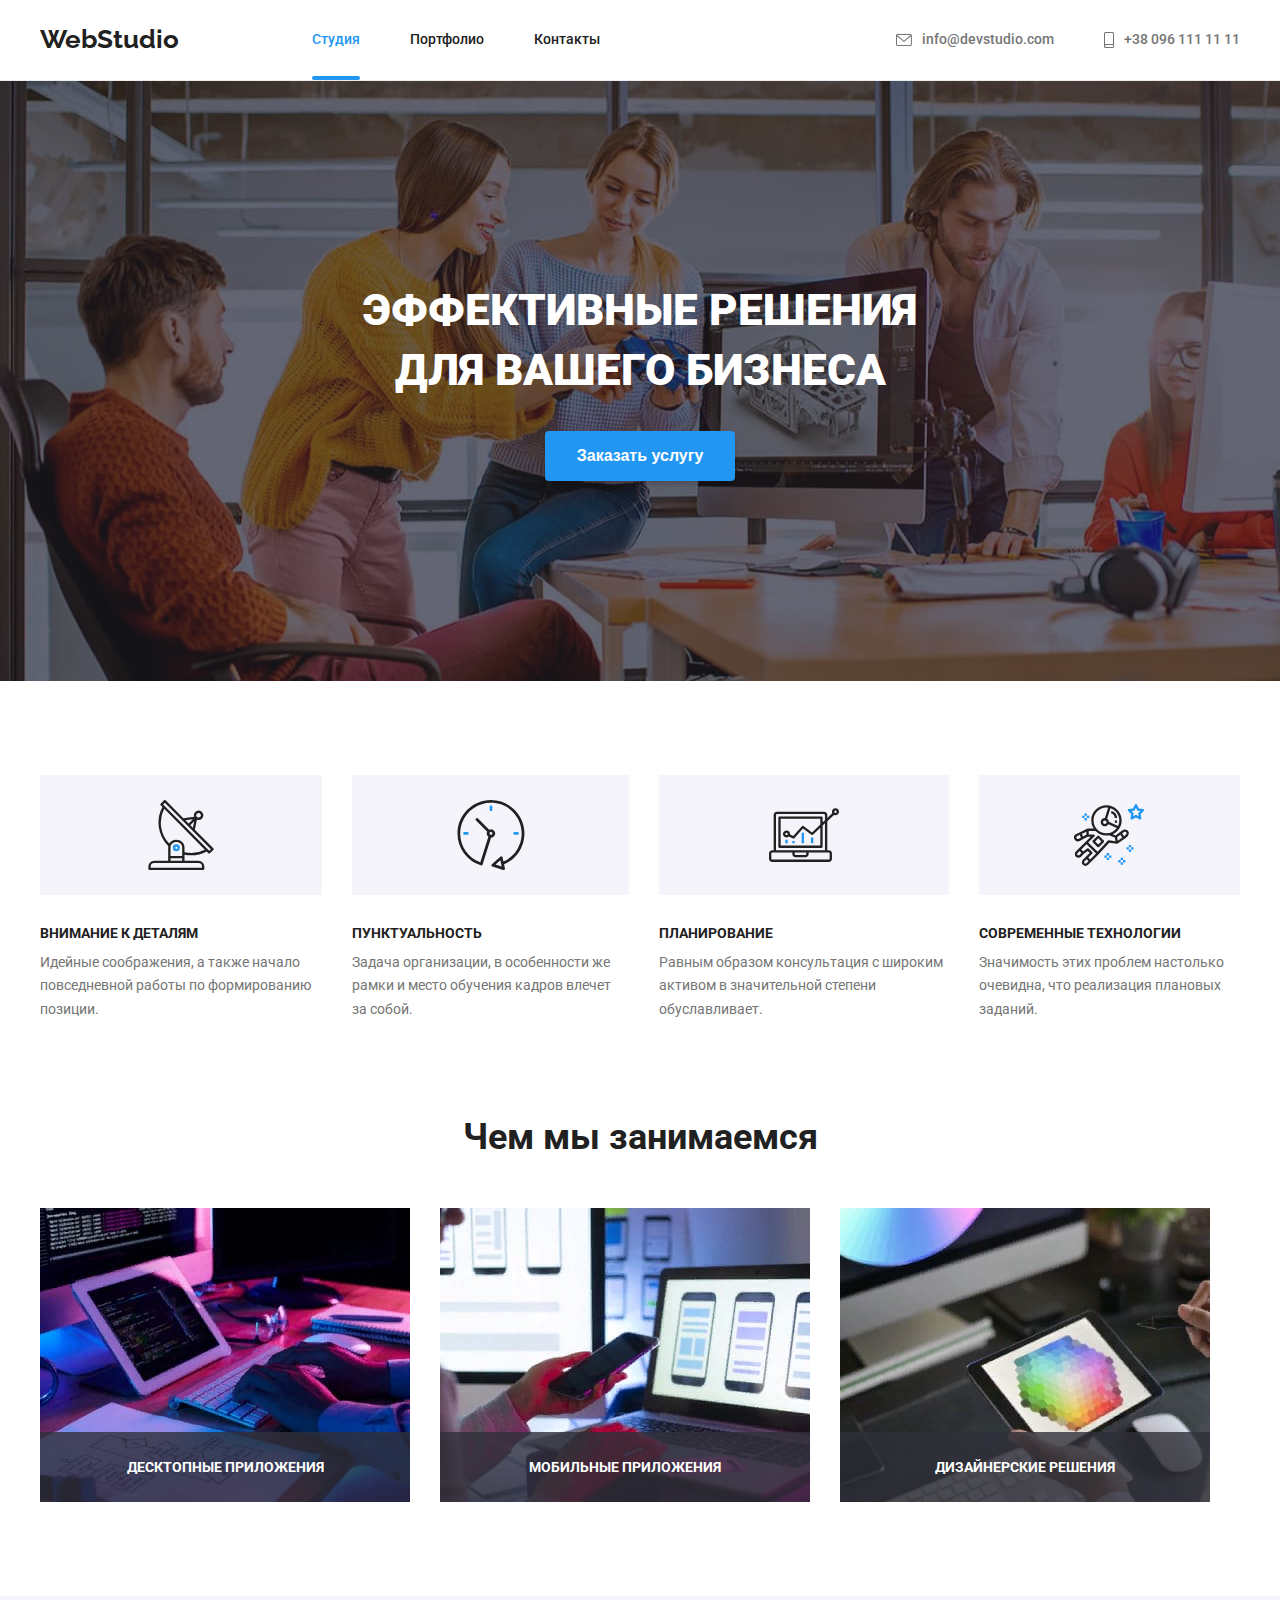
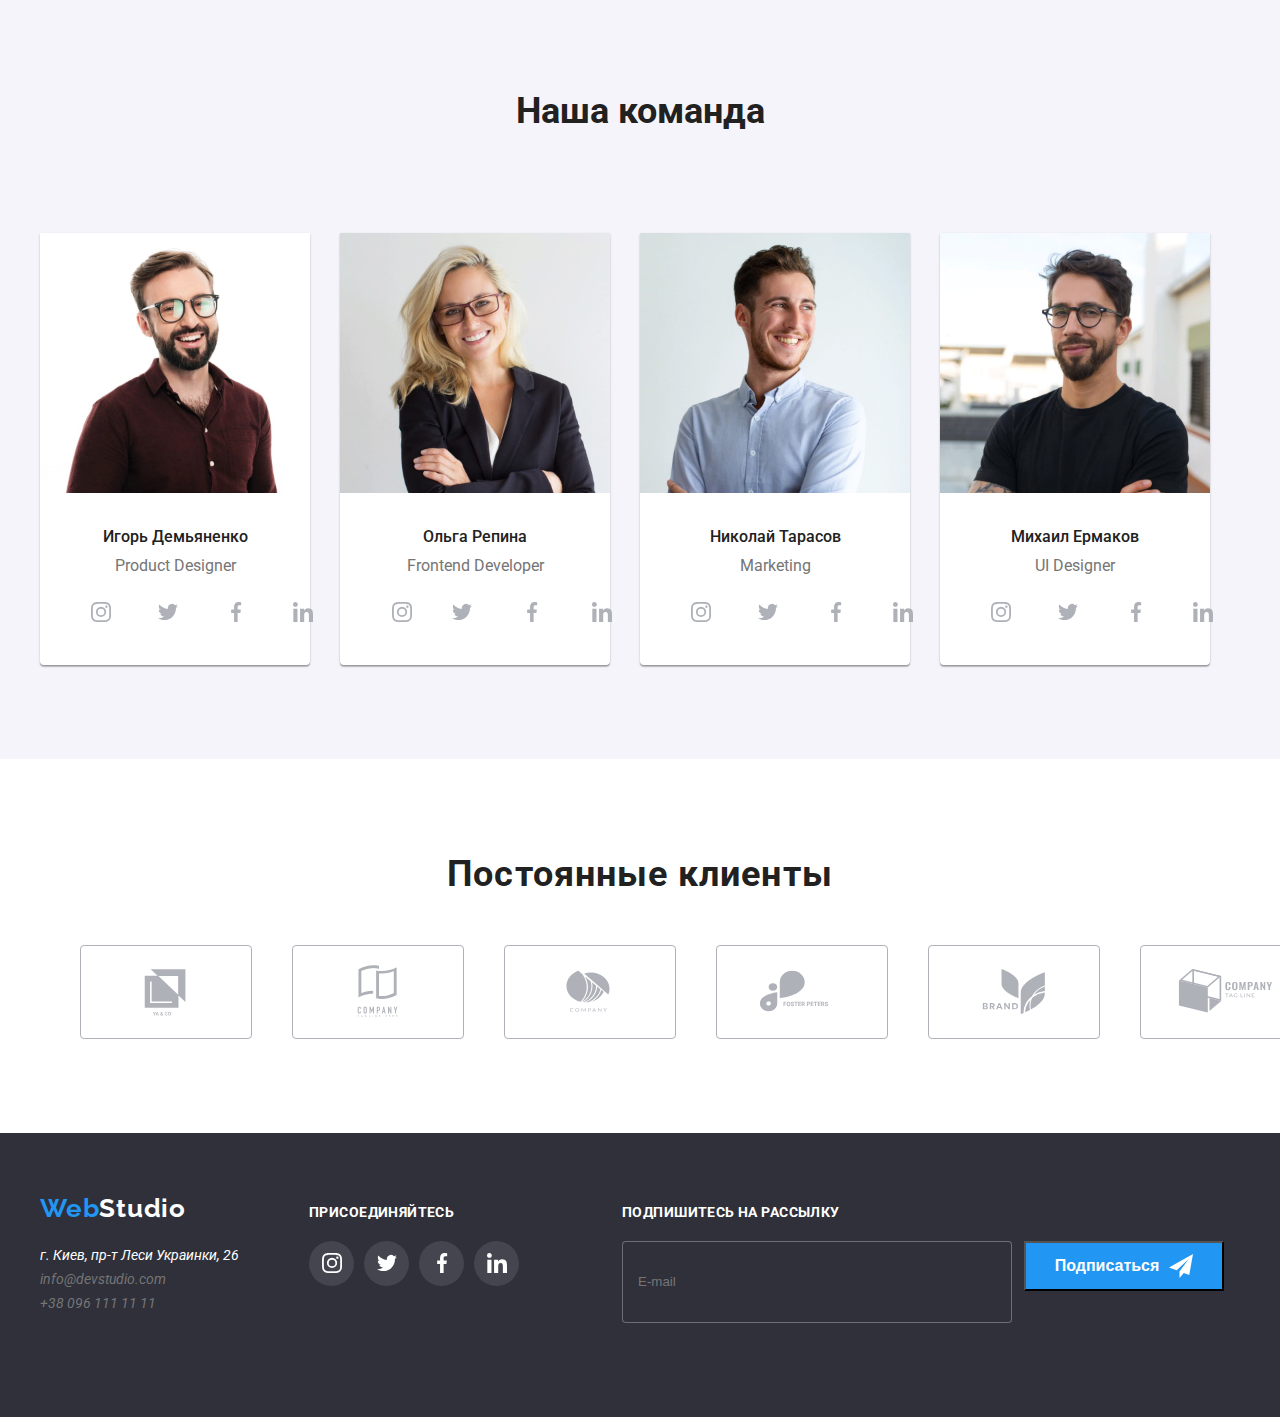
==== commit 21f23de0: "Footer & portfolio" ====
--- a/index.html
+++ b/index.html
@@ -15,32 +15,34 @@
     <link rel="stylesheet" href="./css/main.min.css">
 </head>
 <body>
+    <!--  HEADER-->
+
     <header class="header">
     <div class="container main-nav">
-    <nav class="nav">
-        <a class="logo" href="/">
-            <span class="logo__accent">Web</span>Studio</a>
-        <ul class="navigation">
-        <li class="navigation__item"><a class="navigation__link navigation__link--current" href="/">Студия</a></li>
-        <li class="navigation__item"><a class="navigation__link" href="./portfolio.html">Портфолио</a></li>
-        <li class="navigation__item"><a class="navigation__link" href="">Контакты</a></li>
+        <nav class="nav">
+            <a class="logo" href="/">
+                <span class="logo__accent">Web</span>Studio</a>
+            <ul class="navigation">
+                <li class="navigation__item"><a class="navigation__link navigation__link--current" href="/">Студия</a></li>
+                <li class="navigation__item"><a class="navigation__link" href="./portfolio.html">Портфолио</a></li>
+                <li class="navigation__item"><a class="navigation__link" href="">Контакты</a></li>
+            </ul>
+        </nav>
+        <ul class="address-header">
+            <li class="address-header__item">
+                <a class="address-header__link" href="mailto:info@devstudio.com">
+                    <svg class="envelope">
+                        <use href="./images/icons.svg#icon-envelope"></use>
+                    </svg>
+                    <span>info@devstudio.com</span></a></li>
+            <li class="address-header__item">
+            <a class="address-header__link" href="tel:+380961111111">
+                <svg class="smartphone">
+                    <use href="./images/icons.svg#icon-smartphone"></use>
+                </svg>
+                <span>+38 096 111 11 11</span></a></li>
         </ul>
-    </nav>
-<ul class="address-header">
-    <li class="address-header__item">
-        <a class="address-header__link" href="mailto:info@devstudio.com">
-            <svg class="envelope">
-                <use href="./images/icons.svg#icon-envelope"></use>
-            </svg>
-            <span>info@devstudio.com</span></a></li>
-    <li class="address-header__item">
-        <a class="address-header__link" href="tel:+380961111111">
-            <svg class="smartphone">
-                <use href="./images/icons.svg#icon-smartphone"></use>
-            </svg>
-            <span>+38 096 111 11 11</span></a></li>
-</ul>
-</div>
+    </div>
     </header>    
 <main>
     <!--  HERO-->
@@ -340,64 +342,72 @@
 <!-- footer-->
 
 <footer class="footer">
-    <div class="container">
-        <div>
-        <a class="logo" href="/"><span class="accent">Web</span>Studio</a>
-        <address>
-        <ul class="address-footer">
-            <li><a class="address-place" href="https://goo.gl/maps/FmN3NGVtpFg1FLJdA" 
-                target="_blank" rel="noopener noreferrer">
-                г. Киев, пр-т Леси Украинки, 26</a> </li>
-            <li><a class="address-mail" href="mailto:info@devstudio.com">info@devstudio.com</a></li>
-            <li><a class="address-tel" href="tel:+380961111111">+38 096 111 11 11</a></li>
-        </ul>
-        </address>
-    </div>
+    <div class="footer__text-contain container">
+        <div class="footer-nav">
+            <a class="footer-nav__logo" href="/">
+                <span class="footer-nav__accent">Web</span>Studio</a>
+            <address>
+                <ul class="address-footer">
+                    <li><a class="address-footer__place" href="https://goo.gl/maps/FmN3NGVtpFg1FLJdA" 
+                        target="_blank" rel="noopener noreferrer">
+                        г. Киев, пр-т Леси Украинки, 26</a> </li>
+                    <li><a class="address-footer__mail" href="mailto:info@devstudio.com">info@devstudio.com</a></li>
+                    <li><a class="address-footer__tel" href="tel:+380961111111">+38 096 111 11 11</a></li>
+                </ul>
+            </address>
+        </div>
         <div class="join">
-            <h2 class="join-title">присоединяйтесь</h2>
+            <h2 class="join__title">присоединяйтесь</h2>
             <ul class="join-sociallinks">
-                <li class="link"><a href="">
-                        <svg class="icon">
+                <li class="join-sociallinks__item">
+                    <a href="" class="join-sociallinks__link">
+                        <svg class="join-sociallinks__icon">
                             <use href="./images/icons.svg#icon-instagram"></use>
                         </svg>
-                    </a></li>
-                <li class="link"><a href="">
-                        <svg class="icon">
+                    </a>
+                </li>
+                <li class="join-sociallinks__item">
+                    <a href="" class="join-sociallinks__link">
+                        <svg class="join-sociallinks__icon">
                             <use href="./images/icons.svg#icon-twitter"></use>
                         </svg>
-                    </a></li>
-                <li class="link"><a href="">
-                        <svg class="icon">
+                    </a>
+                </li>
+                <li class="join-sociallinks__item">
+                    <a href="" class="join-sociallinks__link">
+                        <svg class="join-sociallinks__icon">
                             <use href="./images/icons.svg#icon-facebook"></use>
                         </svg>
-                    </a></li>
-                <li class="link"><a href="">
-                        <svg class="icon">
+                    </a>
+                </li>
+                <li class="join-sociallinks__item">
+                    <a href="" class="join-sociallinks__link">
+                        <svg class="join-sociallinks__icon">
                             <use href="./images/icons.svg#icon-linkedin"></use>
                         </svg>
-                    </a></li>
+                    </a>
+                </li>
             </ul>
 
         </div>
-        
             <form name="signup-form" class="signup">
-                <label for="email">
+                <label for="email" class="signup__text">
                     Подпишитесь на рассылку
                 </label>
-                <div>
-                <input type="email" name="email" id="email" placeholder="E-mail">
-                <button type="submit">
-                    <span>Подписаться</span>
-                    <svg class="icon">
-                        <use href="./images/icons.svg#icon-send"></use>
-                    </svg>
-                </button>
+                <div class="signup__flex">
+                    <input type="email" name="email" class="signup__input"id="email" placeholder="E-mail">
+                    <button type="submit" class="signup__button">
+                        <span>Подписаться</span>
+                        <svg class="signup__icon">
+                            <use href="./images/icons.svg#icon-send"></use>
+                        </svg>
+                    </button>
                 </div>
             </form>
             
         </div>
     </footer>
 
-      <script src="./js/modal.js"></script>
+    <script src="./js/modal.js"></script>
 </body>
 </html>--- a/css/main.min.css
+++ b/css/main.min.css
@@ -1,2 +1,2 @@
-:root{--primary-text-color: #212121;--secondary-text-color: rgba(117, 117, 117, 1);--accent-color: #2196f3;--primary-white-color: #ffffff;--fon: #f5f4fa;--time-function: cubic-bezier(0.4, 0, 0.2, 1)}li{list-style:none}a{text-decoration:none}h1,h2,h3,p,ul{margin-top:0;margin-bottom:0}body{background-color:#fff;color:#212121;font-family:Roboto, sans-serif;margin:0}.visually-hidden{position:absolute;width:1px;height:1px;margin:-1px;border:0;padding:0;white-space:nowrap;clip-path:inset(100%);clip:rect(0 0 0 0);overflow:hidden}.container{width:1200px;margin:0 auto;padding-left:15px;padding-right:15px}.header{border-bottom:1px solid #ececec}.main-nav{display:flex;align-items:center}.nav{display:flex}.logo{margin-top:24px;margin-bottom:24px;color:#212121;font-family:Raleway;font-weight:700;font-size:26px;line-height:1.2}.logo__accent{color:.logo__accent accent-color}.navigation{display:flex;margin-left:93px}.navigation__item:not(:last-child){margin-right:50px}.navigation__link{display:block;padding-top:32px;padding-bottom:32px;color:#212121;font-weight:500;font-size:14px;line-height:1.14;transition:color 250ms cubic-bezier(0.4, 0, 0.2, 1)}.navigation__link:hover,.navigation__link:focus{color:#2196f3}.navigation__link--current{color:#2196f3;position:relative}.navigation__link--current::after{content:"";position:absolute;bottom:0;display:block;width:100%;height:4px;background-color:#2196f3;border-radius:2px}.address-header{display:flex;margin-left:auto}.address-header__item:not(:last-child){margin-right:50px}.address-header__link{display:flex;align-items:center;color:#757575;transition:color 250ms cubic-bezier(0.4, 0, 0.2, 1);font-weight:500;font-size:14px;line-height:1.14}.address-header__link:hover,.address-header__link:focus{color:#2196f3}.envelope{width:16px;height:12px;margin-right:10px;fill:currentColor}.smartphone{width:10px;height:16px;margin-right:10px;fill:currentColor}.hero-fon{padding-top:200px;padding-bottom:200px;background-color:#2f303a;background-image:linear-gradient(to right, rgba(47,48,58,0.4), rgba(47,48,58,0.4)),url("../images/fon.jpg");text-align:center;max-width:1600px;margin-left:auto;margin-right:auto}.hero{color:#fff;margin-bottom:30px;max-width:650px;text-align:center;margin:0 auto;padding-bottom:30px;font-weight:900;font-size:44px;line-height:1.36;text-align:center;text-transform:uppercase}.hero-button{display:flex;margin:auto;background-color:#2196f3;color:#fff;border:none;padding:10px 32px;font-weight:700;font-size:16px;line-height:1.87;text-align:center;box-shadow:0px 4px 4px rgba(0,0,0,0.15);border-radius:4px;cursor:pointer;transition:background-color 250ms cubic-bezier(0.4, 0, 0.2, 1)}.hero-button:hover,.hero-button:focus{background-color:#188ce8}.feature{display:flex;padding-top:94px;padding-bottom:94px;padding-left:0}.feature__item:not(:last-child){margin-right:30px}.feature__div{display:flex;width:100%;height:120px;align-items:center;justify-content:center;background-color:#f5f4fa;margin-bottom:30px}.feature__icon{display:flex;width:70px;height:70px}.feature__primary-text{font-weight:700;font-size:14px;line-height:16px;text-transform:uppercase;margin-bottom:10px}.feature__secondary-text{color:#757575;font-size:14px;line-height:1.71}.occupation-title{margin-bottom:50px;font-weight:700;font-size:36px;line-height:1.17;text-align:center}.occupation-exemple{display:flex;padding-left:0;padding-bottom:94px}.occupation-exemple__item{position:relative}.occupation-exemple__item:not(last-child){margin-right:30px}.occupation-exemple__icon{display:block}.occupation-exemple__text{position:absolute;width:100%;bottom:0;left:0;font-weight:700;font-size:14px;line-height:16px;text-transform:uppercase;padding-top:27px;padding-bottom:27px;text-align:center;background-color:rgba(47,48,58,0.8);color:#fff}.team{background-color:#f5f4fa}.team-title{padding-top:94px;padding-bottom:50px;margin-bottom:0;margin-bottom:50px;font-weight:700;font-size:36px;line-height:1.17;text-align:center}.team-block{display:flex;padding-left:0;padding-bottom:94px}.team-block__item{background-color:#fff;box-shadow:0px 1px 3px rgba(0,0,0,0.12),0px 1px 1px rgba(0,0,0,0.14),0px 2px 1px rgba(0,0,0,0.2);border-radius:0px 0px 4px 4px;width:270px}.team-block__item:not(:last-child){margin-right:30px}.team-block__name{margin-top:30px;margin-bottom:10px;font-weight:500;font-size:16px;line-height:1.19;text-align:center}.team-block__duty{margin-bottom:15px;color:#757575;font-size:16px;line-height:1.19;text-align:center}.team-sociallinks{display:flex;justify-content:space-around;margin-bottom:30px;padding-left:32px;padding-right:32px;width:100%;height:45px}.team-sociallinks__item:not(last-child){margin-right:10px}.team-sociallinks__link{display:flex;align-items:center;justify-content:center;color:#afb1b8;width:45px;height:45px;border:none;border-radius:50%;transition:background-color 250ms cubic-bezier(0.4, 0, 0.2, 1),color 1000ms cubic-bezier(0.4, 0, 0.2, 1)}.team-sociallinks__link:hover,.team-sociallinks__link:focus{background-color:#2196f3;color:#fff}.team-sociallinks__icon{width:20px;height:20px;fill:currentColor}.clients-title{padding-top:94px;padding-bottom:50px;font-weight:700;font-size:36px;line-height:1.17;text-align:center;letter-spacing:0.03em}.clients-logo{display:flex;padding-bottom:94px}.clients-logo__item:not(:last-child){margin-right:40px}.clients-logo__link{width:170px;height:92px;display:flex;justify-content:center;align-items:center;border:1px solid #afb1b8;color:#afb1b8;border-radius:4px;transition:border 250ms cubic-bezier(0.4, 0, 0.2, 1),color 250ms cubic-bezier(0.4, 0, 0.2, 1)}.clients-logo__link:hover,.clients-logo__link:focus{border:1px solid #2196f3;color:#2196f3}.clients-logo__icon{margin:0 auto;width:106px;height:60px;fill:currentColor}.portfolio-button{display:flex;justify-content:center;margin-top:94px;margin-bottom:50px;background-color:var(--primary-white-color);font-weight:500;font-size:16px;line-height:1.62;text-align:center}.portfolio-button .item:not(last-child){margin-right:8px}.portfolio-button [type="button"]{margin:auto;border:none;padding:10px 22px;background-color:#f5f4fa;border-radius:4px;cursor:pointer;transition:background-color 250ms var(--time-function),color 250ms var(--time-function),box-shadow 250ms var(--time-function)}.portfolio-button [type="button"]:hover,.portfolio-button [type="button"]:focus{background-color:var(--accent-color);color:var(--primary-white-color);box-shadow:0px 4px 4px rgba(0,0,0,0.25)}.project{border:1px solid #eeeeee;transition:box-shadow 250ms var(--time-function)}.project:hover,.project:focus{box-shadow:0 4px 4px 0 rgba(0,0,0,0.25)}.project a{color:var(--primary-text-color)}.project-img{position:relative;overflow:hidden;width:370px;height:294px}.project-text-hiden{font-size:18px;line-height:1.56;letter-spacing:0.03em;color:var(--primary-white-color)}.project-hiden{position:absolute;bottom:0;transform:translateY(294px);transition:transform 250ms var(--time-function);display:flex;align-items:center;padding:0 24px;width:100%;height:100%;background-color:rgba(33,150,243,0.9)}.project:hover .project-hiden{transform:translateY(0)}.project-title{padding-top:20px;padding-bottom:4px;padding-left:24px;font-weight:700;font-size:18px;line-height:2}.project-text{padding-bottom:20px;padding-left:24px;color:var(--secondary-text-color);font-size:16px;line-height:1.87}.flex-container{display:flex;flex-wrap:wrap;padding-left:0;padding-bottom:94px}.project{width:370px;margin-right:30px;margin-bottom:30px}.project:nth-child(3n){margin-right:0}.project:nth-last-child(-n+3){margin-bottom:0}.footer{background-color:#2f303a}.footer .container{display:flex}.footer .logo{display:inline-block;margin-top:60px;margin-bottom:20px;color:var(--primary-white-color)}.address-footer{padding-left:0;padding-bottom:60px;font-style:normal;font-size:14px;line-height:1.71}.address-place{color:var(--primary-white-color)}.address-mail,.address-tel{color:var(--secondary-text-color)}.join{margin-left:70px}.join-title{margin-top:72px;margin-bottom:20px;font-weight:700;font-size:14px;line-height:1.14;letter-spacing:0.03em;text-transform:uppercase;color:var(--primary-white-color)}.join-sociallinks{padding:0}.join-sociallinks{display:flex;justify-content:space-around;margin-bottom:30px;padding-left:32px;padding-right:32px;width:100%;height:45px}.join-sociallinks .link:not(last-child){margin-right:10px}.join-sociallinks a{display:flex;align-items:center;justify-content:center;background-color:rgba(255,255,255,0.1);color:var(--primary-white-color);width:45px;height:45px;border:none;border-radius:50%;transition:background-color 250ms var(--time-function)}.join-sociallinks a:hover,.join-sociallinks a:focus{background-color:var(--accent-color)}.join-sociallinks .icon{width:20px;height:20px;fill:currentColor}.signup{margin-top:72px;margin-left:93px;margin-bottom:94px}.signup label{display:flex;flex-direction:column;margin-bottom:20px;font-weight:700;font-size:14px;line-height:1.14;letter-spacing:0.03em;text-transform:uppercase;color:var(--primary-white-color)}.signup input{width:358px;height:50px;padding:15px;background-color:#2f303a;border:1px solid rgba(255,255,255,0.3);border-radius:4px;color:rgba(255,255,255,0.6);outline:none}.signup button{display:flex;align-items:center;justify-content:center;margin-left:12px;width:200px;height:50px;background-color:var(--accent-color);font-weight:700;font-size:16px;line-height:1.87;cursor:pointer;color:var(--primary-white-color)}.signup svg{width:24px;height:24px;margin-left:10px}.signup>div{display:flex}.backdrop{position:fixed;z-index:10;top:0;bottom:0;width:100%;height:100%;background-color:rgba(0,0,0,0.2);opacity:1;transition:opacity 250ms cubic-bezier(0.4, 0, 0.2, 1)}.modal{position:absolute;top:50%;left:50%;transform:scale(1) translate(-50%, -50%);transition:transform 250ms cubic-bezier(0.4, 0, 0.2, 1);min-width:530px;min-height:580px;background-color:#fff}.backdrop.is-hidden{opacity:0;pointer-events:none}.backdrop.is-hidden .modal{transform:scale(1.1) translate(-50%, -50%)}.close{position:absolute;right:8px;top:8px;width:30px;height:30px;border-radius:50%;cursor:pointer;border:1px solid #0000001a;background-color:#fff;color:#000000;transition:color 250ms cubic-bezier(0.4, 0, 0.2, 1)}.close:hover{color:#2196f3}.close__icon{position:absolute;left:50%;top:50%;transform:translate(-50%, -50%);width:18px;height:18px;fill:currentColor}.backdrop-title{margin-top:40px;margin-left:40px;padding-right:40px;padding-bottom:12px;font-weight:700;font-size:20px;line-height:1.15;letter-spacing:0.03em;color:#212121}.modal-signup{width:450px;margin-left:40px;margin-right:40px}.form-label{position:relative;display:flex;flex-direction:column;margin-bottom:10px;align-items:flex-start;font-size:12px;line-height:1.17;letter-spacing:0.01em;color:#757575}.form-label__text{margin-bottom:4px}.form-label__icon{position:absolute;width:18px;height:18px;top:50%;left:12px;transition:fill 250ms cubic-bezier(0.4, 0, 0.2, 1)}.form-label__input{width:100%;height:40px;padding-left:42px;border:1px solid rgba(33,33,33,0.2);border-radius:4px;outline:none;transition:border-color 250ms cubic-bezier(0.4, 0, 0.2, 1)}.form-label__textarea{width:100%;height:120px;border:1px solid rgba(33,33,33,0.2);border-radius:4px;padding-left:16px;padding-top:12px;resize:none;outline:none}.form-label:focus-within .form-label__input,.form-label:focus-within .form-label__textarea{border-color:#2196f3}.form-label:focus-within .form-label__icon{fill:#2196f3}.checkbox{position:relative;display:flex;align-items:center;justify-content:center;margin-bottom:30px;font-size:14px;line-height:1.71;letter-spacing:0.03em;color:#757575}.checkbox__input{position:absolute;width:1px;height:1px;margin:-1px;border:0;padding:0;white-space:nowrap;clip-path:inset(100%);clip:rect(0 0 0 0);overflow:hidden}.checkbox__icon{width:16px;height:15px;border:2px solid #212121;border-radius:2px;margin-right:7px;transition:background-color 250ms cubic-bezier(0.4, 0, 0.2, 1)}.checkbox__checked{position:absolute;top:5px;left:15px;opacity:0;width:16px;height:15px}.checkbox__input:checked+.checkbox__icon{background-color:#2196f3;border:none}.checkbox__input:checked ~ .checkbox__checked{opacity:1}.checkbox__accent{color:#2196f3;text-decoration:underline}.form-button{width:200px;height:50px;background-color:#2196f3;font-weight:700;font-size:16px;line-height:1.87;color:#fff;box-shadow:0px 4px 4px rgba(0,0,0,0.15);border-radius:4px;border:none;cursor:pointer}
+:root{--primary-text-color: #212121;--secondary-text-color: rgba(117, 117, 117, 1);--accent-color: #2196f3;--primary-white-color: #ffffff;--fon: #f5f4fa;--time-function: cubic-bezier(0.4, 0, 0.2, 1)}li{list-style:none}a{text-decoration:none}h1,h2,h3,p,ul{margin-top:0;margin-bottom:0}body{background-color:#fff;color:#212121;font-family:Roboto, sans-serif;margin:0}.visually-hidden{position:absolute;width:1px;height:1px;margin:-1px;border:0;padding:0;white-space:nowrap;clip-path:inset(100%);clip:rect(0 0 0 0);overflow:hidden}.container{width:1200px;margin:0 auto;padding-left:15px;padding-right:15px}.header{border-bottom:1px solid #ececec}.main-nav{display:flex;align-items:center}.nav{display:flex}.logo{margin-top:24px;margin-bottom:24px;color:#212121;font-family:Raleway;font-weight:700;font-size:26px;line-height:1.2}.logo__accent{color:.logo__accent accent-color}.navigation{display:flex;margin-left:93px}.navigation__item:not(:last-child){margin-right:50px}.navigation__link{display:block;padding-top:32px;padding-bottom:32px;color:#212121;font-weight:500;font-size:14px;line-height:1.14;transition:color 250ms cubic-bezier(0.4, 0, 0.2, 1)}.navigation__link:hover,.navigation__link:focus{color:#2196f3}.navigation__link--current{color:#2196f3;position:relative}.navigation__link--current::after{content:"";position:absolute;bottom:0;display:block;width:100%;height:4px;background-color:#2196f3;border-radius:2px}.address-header{display:flex;margin-left:auto}.address-header__item:not(:last-child){margin-right:50px}.address-header__link{display:flex;align-items:center;color:#757575;transition:color 250ms cubic-bezier(0.4, 0, 0.2, 1);font-weight:500;font-size:14px;line-height:1.14}.address-header__link:hover,.address-header__link:focus{color:#2196f3}.envelope{width:16px;height:12px;margin-right:10px;fill:currentColor}.smartphone{width:10px;height:16px;margin-right:10px;fill:currentColor}.hero-fon{padding-top:200px;padding-bottom:200px;background-color:#2f303a;background-image:linear-gradient(to right, rgba(47,48,58,0.4), rgba(47,48,58,0.4)),url("../images/fon.jpg");text-align:center;max-width:1600px;margin-left:auto;margin-right:auto}.hero{color:#fff;margin-bottom:30px;max-width:650px;text-align:center;margin:0 auto;padding-bottom:30px;font-weight:900;font-size:44px;line-height:1.36;text-align:center;text-transform:uppercase}.hero-button{display:flex;margin:auto;background-color:#2196f3;color:#fff;border:none;padding:10px 32px;font-weight:700;font-size:16px;line-height:1.87;text-align:center;box-shadow:0px 4px 4px rgba(0,0,0,0.15);border-radius:4px;cursor:pointer;transition:background-color 250ms cubic-bezier(0.4, 0, 0.2, 1)}.hero-button:hover,.hero-button:focus{background-color:#188ce8}.feature{display:flex;padding-top:94px;padding-bottom:94px;padding-left:0}.feature__item:not(:last-child){margin-right:30px}.feature__div{display:flex;width:100%;height:120px;align-items:center;justify-content:center;background-color:#f5f4fa;margin-bottom:30px}.feature__icon{display:flex;width:70px;height:70px}.feature__primary-text{font-weight:700;font-size:14px;line-height:16px;text-transform:uppercase;margin-bottom:10px}.feature__secondary-text{color:#757575;font-size:14px;line-height:1.71}.occupation-title{margin-bottom:50px;font-weight:700;font-size:36px;line-height:1.17;text-align:center}.occupation-exemple{display:flex;padding-left:0;padding-bottom:94px}.occupation-exemple__item{position:relative}.occupation-exemple__item:not(last-child){margin-right:30px}.occupation-exemple__icon{display:block}.occupation-exemple__text{position:absolute;width:100%;bottom:0;left:0;font-weight:700;font-size:14px;line-height:16px;text-transform:uppercase;padding-top:27px;padding-bottom:27px;text-align:center;background-color:rgba(47,48,58,0.8);color:#fff}.team{background-color:#f5f4fa}.team-title{padding-top:94px;padding-bottom:50px;margin-bottom:0;margin-bottom:50px;font-weight:700;font-size:36px;line-height:1.17;text-align:center}.team-block{display:flex;padding-left:0;padding-bottom:94px}.team-block__item{background-color:#fff;box-shadow:0px 1px 3px rgba(0,0,0,0.12),0px 1px 1px rgba(0,0,0,0.14),0px 2px 1px rgba(0,0,0,0.2);border-radius:0px 0px 4px 4px;width:270px}.team-block__item:not(:last-child){margin-right:30px}.team-block__name{margin-top:30px;margin-bottom:10px;font-weight:500;font-size:16px;line-height:1.19;text-align:center}.team-block__duty{margin-bottom:15px;color:#757575;font-size:16px;line-height:1.19;text-align:center}.team-sociallinks{display:flex;justify-content:space-around;margin-bottom:30px;padding-left:32px;padding-right:32px;width:100%;height:45px}.team-sociallinks__item:not(last-child){margin-right:10px}.team-sociallinks__link{display:flex;align-items:center;justify-content:center;color:#afb1b8;width:45px;height:45px;border:none;border-radius:50%;transition:background-color 250ms cubic-bezier(0.4, 0, 0.2, 1),color 1000ms cubic-bezier(0.4, 0, 0.2, 1)}.team-sociallinks__link:hover,.team-sociallinks__link:focus{background-color:#2196f3;color:#fff}.team-sociallinks__icon{width:20px;height:20px;fill:currentColor}.clients-title{padding-top:94px;padding-bottom:50px;font-weight:700;font-size:36px;line-height:1.17;text-align:center;letter-spacing:0.03em}.clients-logo{display:flex;padding-bottom:94px}.clients-logo__item:not(:last-child){margin-right:40px}.clients-logo__link{width:170px;height:92px;display:flex;justify-content:center;align-items:center;border:1px solid #afb1b8;color:#afb1b8;border-radius:4px;transition:border 250ms cubic-bezier(0.4, 0, 0.2, 1),color 250ms cubic-bezier(0.4, 0, 0.2, 1)}.clients-logo__link:hover,.clients-logo__link:focus{border:1px solid #2196f3;color:#2196f3}.clients-logo__icon{margin:0 auto;width:106px;height:60px;fill:currentColor}.portfolio-list{display:flex;justify-content:center;margin-top:94px;margin-bottom:50px;background-color:#fff;font-weight:500;font-size:16px;line-height:1.62;text-align:center}.portfolio-list__item:not(last-child){margin-right:8px}.portfolio-list__button{margin:auto;border:none;padding:10px 22px;background-color:#f5f4fa;border-radius:4px;cursor:pointer;transition:background-color 250ms cubic-bezier(0.4, 0, 0.2, 1),color 250ms var(--time-function),box-shadow 250ms cubic-bezier(0.4, 0, 0.2, 1)}.portfolio-list__button:hover,.portfolio-list__button:focus{background-color:#2196f3;color:#fff;box-shadow:0px 4px 4px rgba(0,0,0,0.25)}.project{display:flex;flex-wrap:wrap;padding-left:0;padding-bottom:94px}.project__item{width:370px;margin-right:30px;margin-bottom:30px;border:1px solid #eeeeee;transition:box-shadow 250ms cubic-bezier(0.4, 0, 0.2, 1)}.project__item:nth-child(3n){margin-right:0}.project__item:nth-last-child(-n+3){margin-bottom:0}.project__item:hover,.project__item:focus{box-shadow:0 4px 4px 0 rgba(0,0,0,0.25)}.project__link{color:#212121}.project__img{position:relative;overflow:hidden;width:370px;height:294px}.project__hiden{position:absolute;bottom:0;transform:translateY(294px);transition:transform 250ms cubic-bezier(0.4, 0, 0.2, 1);display:flex;align-items:center;padding:0 24px;width:100%;height:100%;background-color:rgba(33,150,243,0.9)}.project__item:hover .project__hiden{transform:translateY(0)}.project__text-hiden{font-size:18px;line-height:1.56;letter-spacing:0.03em;color:#fff}.project__title{padding-top:20px;padding-bottom:4px;padding-left:24px;font-weight:700;font-size:18px;line-height:2}.project__text{padding-bottom:20px;padding-left:24px;color:#757575;font-size:16px;line-height:1.87}.footer{background-color:#2f303a}.footer__text-contain{display:flex}.footer-nav__logo{display:inline-block;margin-top:60px;margin-bottom:20px;color:#fff;font-family:Raleway;font-weight:700;font-size:26px;line-height:1.19;letter-spacing:0.03em}.footer-nav__accent{color:#2196f3}.address-footer{padding-left:0;padding-bottom:60px;font-size:14px;line-height:1.71}.address-footer__place{color:#fff}.address-footer__mail,.address-footer__tel{color:#757575}.join{margin-left:70px}.join__title{margin-top:72px;margin-bottom:20px;font-weight:700;font-size:14px;line-height:1.14;letter-spacing:0.03em;text-transform:uppercase;color:#fff}.join-sociallinks{display:flex;justify-content:space-around;margin-bottom:30px;padding-left:32px;padding-right:32px;width:100%;height:45px;padding:0}.join-sociallinks__item:not(last-child){margin-right:10px}.join-sociallinks__link{display:flex;align-items:center;justify-content:center;background-color:rgba(255,255,255,0.1);color:#fff;width:45px;height:45px;border:none;border-radius:50%;transition:background-color 250ms cubic-bezier(0.4, 0, 0.2, 1)}.join-sociallinks__link:hover,.join-sociallinks__link:focus{background-color:#2196f3}.join-sociallinks__icon{width:20px;height:20px;fill:currentColor}.signup{margin-top:72px;margin-left:93px;margin-bottom:94px}.signup__flex{display:flex}.signup__text{display:flex;flex-direction:column;margin-bottom:20px;font-weight:700;font-size:14px;line-height:1.14;letter-spacing:0.03em;text-transform:uppercase;color:#fff}.signup__input{width:358px;height:50px;padding:15px;background-color:#2f303a;border:1px solid rgba(255,255,255,0.3);border-radius:4px;color:rgba(255,255,255,0.6);outline:none}.signup__button{display:flex;align-items:center;justify-content:center;margin-left:12px;width:200px;height:50px;background-color:#2196f3;font-weight:700;font-size:16px;line-height:1.87;cursor:pointer;color:#fff}.signup__icon{width:24px;height:24px;margin-left:10px}.backdrop{position:fixed;z-index:10;top:0;bottom:0;width:100%;height:100%;background-color:rgba(0,0,0,0.2);opacity:1;transition:opacity 250ms cubic-bezier(0.4, 0, 0.2, 1)}.modal{position:absolute;top:50%;left:50%;transform:scale(1) translate(-50%, -50%);transition:transform 250ms cubic-bezier(0.4, 0, 0.2, 1);min-width:530px;min-height:580px;background-color:#fff}.backdrop.is-hidden{opacity:0;pointer-events:none}.backdrop.is-hidden .modal{transform:scale(1.1) translate(-50%, -50%)}.close{position:absolute;right:8px;top:8px;width:30px;height:30px;border-radius:50%;cursor:pointer;border:1px solid #0000001a;background-color:#fff;color:#000000;transition:color 250ms cubic-bezier(0.4, 0, 0.2, 1)}.close:hover{color:#2196f3}.close__icon{position:absolute;left:50%;top:50%;transform:translate(-50%, -50%);width:18px;height:18px;fill:currentColor}.backdrop-title{margin-top:40px;margin-left:40px;padding-right:40px;padding-bottom:12px;font-weight:700;font-size:20px;line-height:1.15;letter-spacing:0.03em;color:#212121}.modal-signup{width:450px;margin-left:40px;margin-right:40px}.form-label{position:relative;display:flex;flex-direction:column;margin-bottom:10px;align-items:flex-start;font-size:12px;line-height:1.17;letter-spacing:0.01em;color:#757575}.form-label__text{margin-bottom:4px}.form-label__icon{position:absolute;width:18px;height:18px;top:50%;left:12px;transition:fill 250ms cubic-bezier(0.4, 0, 0.2, 1)}.form-label__input{width:100%;height:40px;padding-left:42px;border:1px solid rgba(33,33,33,0.2);border-radius:4px;outline:none;transition:border-color 250ms cubic-bezier(0.4, 0, 0.2, 1)}.form-label__textarea{width:100%;height:120px;border:1px solid rgba(33,33,33,0.2);border-radius:4px;padding-left:16px;padding-top:12px;resize:none;outline:none}.form-label:focus-within .form-label__input,.form-label:focus-within .form-label__textarea{border-color:#2196f3}.form-label:focus-within .form-label__icon{fill:#2196f3}.checkbox{position:relative;display:flex;align-items:center;justify-content:center;margin-bottom:30px;font-size:14px;line-height:1.71;letter-spacing:0.03em;color:#757575}.checkbox__input{position:absolute;width:1px;height:1px;margin:-1px;border:0;padding:0;white-space:nowrap;clip-path:inset(100%);clip:rect(0 0 0 0);overflow:hidden}.checkbox__icon{width:16px;height:15px;border:2px solid #212121;border-radius:2px;margin-right:7px;transition:background-color 250ms cubic-bezier(0.4, 0, 0.2, 1)}.checkbox__checked{position:absolute;top:5px;left:15px;opacity:0;width:16px;height:15px}.checkbox__input:checked+.checkbox__icon{background-color:#2196f3;border:none}.checkbox__input:checked ~ .checkbox__checked{opacity:1}.checkbox__accent{color:#2196f3;text-decoration:underline}.form-button{width:200px;height:50px;background-color:#2196f3;font-weight:700;font-size:16px;line-height:1.87;color:#fff;box-shadow:0px 4px 4px rgba(0,0,0,0.15);border-radius:4px;border:none;cursor:pointer}
 /*# sourceMappingURL=main.min.css.map */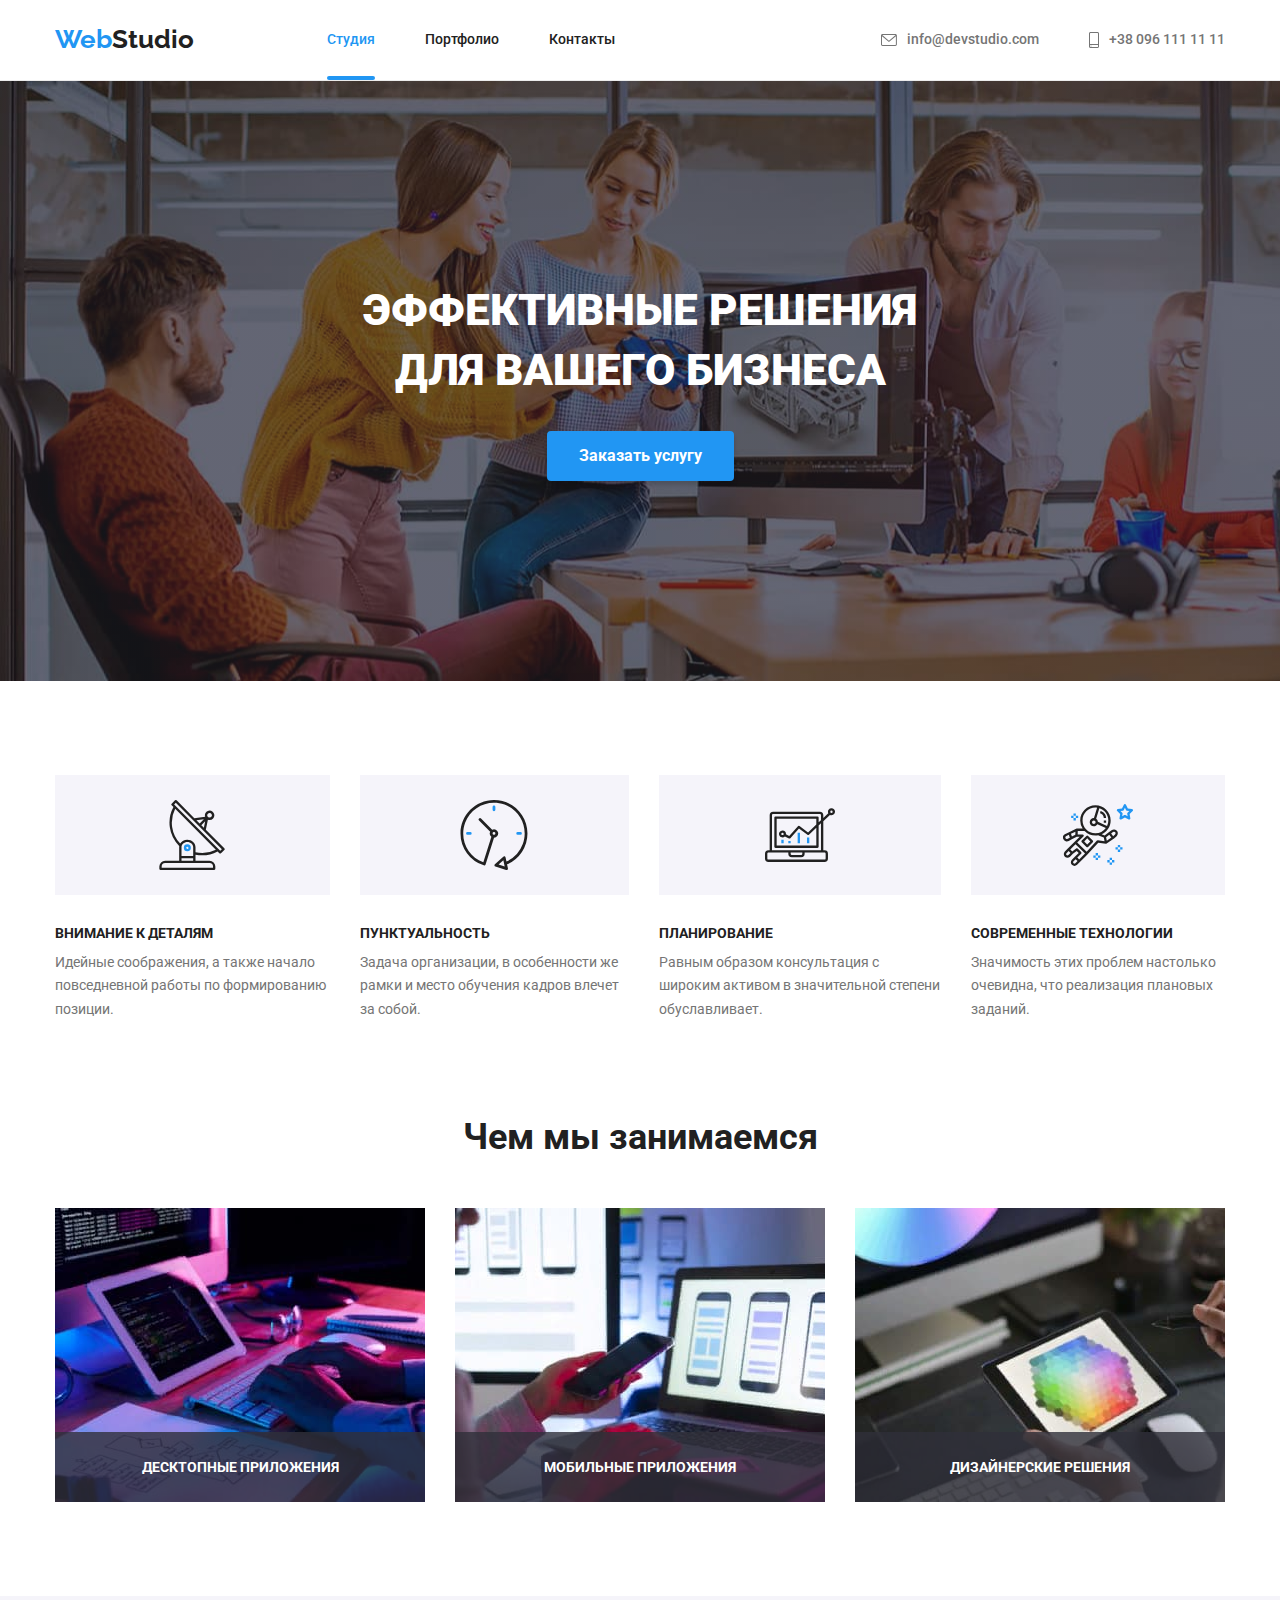
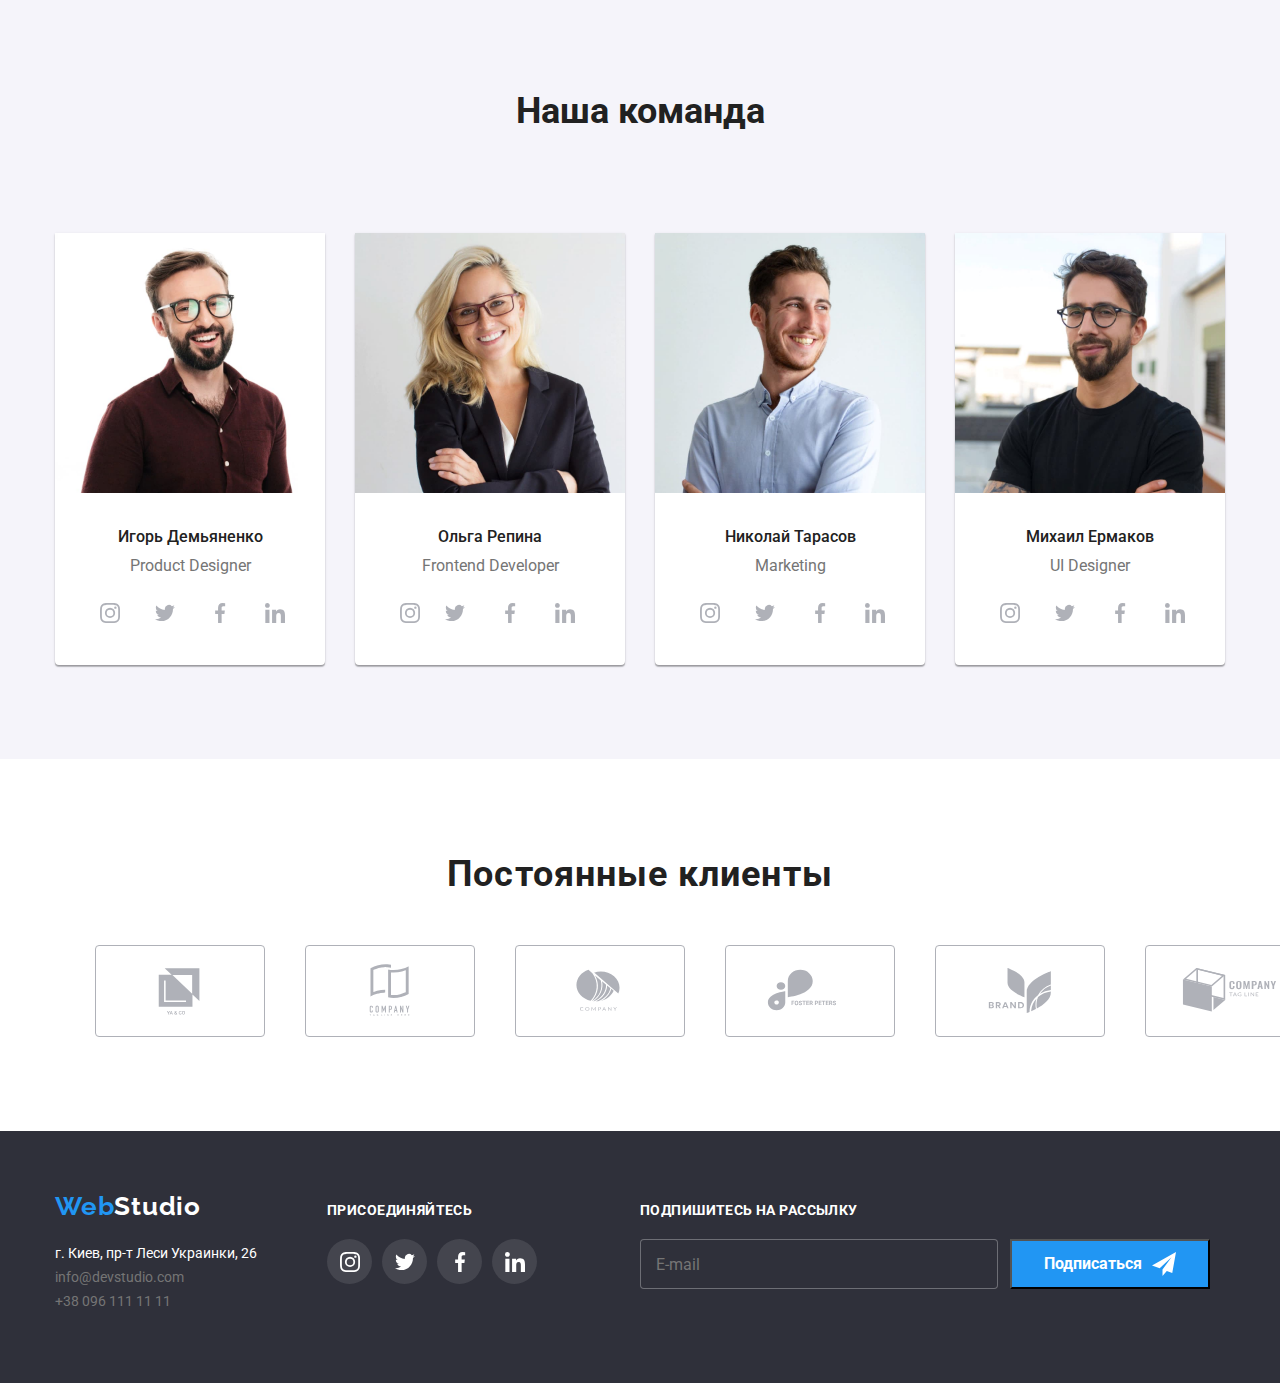
==== commit 5dd18140: "Finished" ====
--- a/index.html
+++ b/index.html
@@ -7,11 +7,6 @@
     <title>WebStudio</title>
     <link rel="preconnect" href="https://fonts.googleapis.com">
     <link rel="preconnect" href="https://fonts.gstatic.com" crossorigin>
-    <link href="https://fonts.googleapis.com/css2?family=Raleway:wght@700&family=Roboto:wght@400;500;700;900&display=swap"
-    rel="stylesheet">
-    <link rel="stylesheet" href="https://cdnjs.cloudflare.com/ajax/libs/modern-normalize/1.1.0/modern-normalize.min.css"
-        integrity="sha512-wpPYUAdjBVSE4KJnH1VR1HeZfpl1ub8YT/NKx4PuQ5NmX2tKuGu6U/JRp5y+Y8XG2tV+wKQpNHVUX03MfMFn9Q=="
-        crossorigin="anonymous" referrerpolicy="no-referrer" />
     <link rel="stylesheet" href="./css/main.min.css">
 </head>
 <body>
--- a/css/main.min.css
+++ b/css/main.min.css
@@ -1,2 +1,2 @@
-:root{--primary-text-color: #212121;--secondary-text-color: rgba(117, 117, 117, 1);--accent-color: #2196f3;--primary-white-color: #ffffff;--fon: #f5f4fa;--time-function: cubic-bezier(0.4, 0, 0.2, 1)}li{list-style:none}a{text-decoration:none}h1,h2,h3,p,ul{margin-top:0;margin-bottom:0}body{background-color:#fff;color:#212121;font-family:Roboto, sans-serif;margin:0}.visually-hidden{position:absolute;width:1px;height:1px;margin:-1px;border:0;padding:0;white-space:nowrap;clip-path:inset(100%);clip:rect(0 0 0 0);overflow:hidden}.container{width:1200px;margin:0 auto;padding-left:15px;padding-right:15px}.header{border-bottom:1px solid #ececec}.main-nav{display:flex;align-items:center}.nav{display:flex}.logo{margin-top:24px;margin-bottom:24px;color:#212121;font-family:Raleway;font-weight:700;font-size:26px;line-height:1.2}.logo__accent{color:.logo__accent accent-color}.navigation{display:flex;margin-left:93px}.navigation__item:not(:last-child){margin-right:50px}.navigation__link{display:block;padding-top:32px;padding-bottom:32px;color:#212121;font-weight:500;font-size:14px;line-height:1.14;transition:color 250ms cubic-bezier(0.4, 0, 0.2, 1)}.navigation__link:hover,.navigation__link:focus{color:#2196f3}.navigation__link--current{color:#2196f3;position:relative}.navigation__link--current::after{content:"";position:absolute;bottom:0;display:block;width:100%;height:4px;background-color:#2196f3;border-radius:2px}.address-header{display:flex;margin-left:auto}.address-header__item:not(:last-child){margin-right:50px}.address-header__link{display:flex;align-items:center;color:#757575;transition:color 250ms cubic-bezier(0.4, 0, 0.2, 1);font-weight:500;font-size:14px;line-height:1.14}.address-header__link:hover,.address-header__link:focus{color:#2196f3}.envelope{width:16px;height:12px;margin-right:10px;fill:currentColor}.smartphone{width:10px;height:16px;margin-right:10px;fill:currentColor}.hero-fon{padding-top:200px;padding-bottom:200px;background-color:#2f303a;background-image:linear-gradient(to right, rgba(47,48,58,0.4), rgba(47,48,58,0.4)),url("../images/fon.jpg");text-align:center;max-width:1600px;margin-left:auto;margin-right:auto}.hero{color:#fff;margin-bottom:30px;max-width:650px;text-align:center;margin:0 auto;padding-bottom:30px;font-weight:900;font-size:44px;line-height:1.36;text-align:center;text-transform:uppercase}.hero-button{display:flex;margin:auto;background-color:#2196f3;color:#fff;border:none;padding:10px 32px;font-weight:700;font-size:16px;line-height:1.87;text-align:center;box-shadow:0px 4px 4px rgba(0,0,0,0.15);border-radius:4px;cursor:pointer;transition:background-color 250ms cubic-bezier(0.4, 0, 0.2, 1)}.hero-button:hover,.hero-button:focus{background-color:#188ce8}.feature{display:flex;padding-top:94px;padding-bottom:94px;padding-left:0}.feature__item:not(:last-child){margin-right:30px}.feature__div{display:flex;width:100%;height:120px;align-items:center;justify-content:center;background-color:#f5f4fa;margin-bottom:30px}.feature__icon{display:flex;width:70px;height:70px}.feature__primary-text{font-weight:700;font-size:14px;line-height:16px;text-transform:uppercase;margin-bottom:10px}.feature__secondary-text{color:#757575;font-size:14px;line-height:1.71}.occupation-title{margin-bottom:50px;font-weight:700;font-size:36px;line-height:1.17;text-align:center}.occupation-exemple{display:flex;padding-left:0;padding-bottom:94px}.occupation-exemple__item{position:relative}.occupation-exemple__item:not(last-child){margin-right:30px}.occupation-exemple__icon{display:block}.occupation-exemple__text{position:absolute;width:100%;bottom:0;left:0;font-weight:700;font-size:14px;line-height:16px;text-transform:uppercase;padding-top:27px;padding-bottom:27px;text-align:center;background-color:rgba(47,48,58,0.8);color:#fff}.team{background-color:#f5f4fa}.team-title{padding-top:94px;padding-bottom:50px;margin-bottom:0;margin-bottom:50px;font-weight:700;font-size:36px;line-height:1.17;text-align:center}.team-block{display:flex;padding-left:0;padding-bottom:94px}.team-block__item{background-color:#fff;box-shadow:0px 1px 3px rgba(0,0,0,0.12),0px 1px 1px rgba(0,0,0,0.14),0px 2px 1px rgba(0,0,0,0.2);border-radius:0px 0px 4px 4px;width:270px}.team-block__item:not(:last-child){margin-right:30px}.team-block__name{margin-top:30px;margin-bottom:10px;font-weight:500;font-size:16px;line-height:1.19;text-align:center}.team-block__duty{margin-bottom:15px;color:#757575;font-size:16px;line-height:1.19;text-align:center}.team-sociallinks{display:flex;justify-content:space-around;margin-bottom:30px;padding-left:32px;padding-right:32px;width:100%;height:45px}.team-sociallinks__item:not(last-child){margin-right:10px}.team-sociallinks__link{display:flex;align-items:center;justify-content:center;color:#afb1b8;width:45px;height:45px;border:none;border-radius:50%;transition:background-color 250ms cubic-bezier(0.4, 0, 0.2, 1),color 1000ms cubic-bezier(0.4, 0, 0.2, 1)}.team-sociallinks__link:hover,.team-sociallinks__link:focus{background-color:#2196f3;color:#fff}.team-sociallinks__icon{width:20px;height:20px;fill:currentColor}.clients-title{padding-top:94px;padding-bottom:50px;font-weight:700;font-size:36px;line-height:1.17;text-align:center;letter-spacing:0.03em}.clients-logo{display:flex;padding-bottom:94px}.clients-logo__item:not(:last-child){margin-right:40px}.clients-logo__link{width:170px;height:92px;display:flex;justify-content:center;align-items:center;border:1px solid #afb1b8;color:#afb1b8;border-radius:4px;transition:border 250ms cubic-bezier(0.4, 0, 0.2, 1),color 250ms cubic-bezier(0.4, 0, 0.2, 1)}.clients-logo__link:hover,.clients-logo__link:focus{border:1px solid #2196f3;color:#2196f3}.clients-logo__icon{margin:0 auto;width:106px;height:60px;fill:currentColor}.portfolio-list{display:flex;justify-content:center;margin-top:94px;margin-bottom:50px;background-color:#fff;font-weight:500;font-size:16px;line-height:1.62;text-align:center}.portfolio-list__item:not(last-child){margin-right:8px}.portfolio-list__button{margin:auto;border:none;padding:10px 22px;background-color:#f5f4fa;border-radius:4px;cursor:pointer;transition:background-color 250ms cubic-bezier(0.4, 0, 0.2, 1),color 250ms var(--time-function),box-shadow 250ms cubic-bezier(0.4, 0, 0.2, 1)}.portfolio-list__button:hover,.portfolio-list__button:focus{background-color:#2196f3;color:#fff;box-shadow:0px 4px 4px rgba(0,0,0,0.25)}.project{display:flex;flex-wrap:wrap;padding-left:0;padding-bottom:94px}.project__item{width:370px;margin-right:30px;margin-bottom:30px;border:1px solid #eeeeee;transition:box-shadow 250ms cubic-bezier(0.4, 0, 0.2, 1)}.project__item:nth-child(3n){margin-right:0}.project__item:nth-last-child(-n+3){margin-bottom:0}.project__item:hover,.project__item:focus{box-shadow:0 4px 4px 0 rgba(0,0,0,0.25)}.project__link{color:#212121}.project__img{position:relative;overflow:hidden;width:370px;height:294px}.project__hiden{position:absolute;bottom:0;transform:translateY(294px);transition:transform 250ms cubic-bezier(0.4, 0, 0.2, 1);display:flex;align-items:center;padding:0 24px;width:100%;height:100%;background-color:rgba(33,150,243,0.9)}.project__item:hover .project__hiden{transform:translateY(0)}.project__text-hiden{font-size:18px;line-height:1.56;letter-spacing:0.03em;color:#fff}.project__title{padding-top:20px;padding-bottom:4px;padding-left:24px;font-weight:700;font-size:18px;line-height:2}.project__text{padding-bottom:20px;padding-left:24px;color:#757575;font-size:16px;line-height:1.87}.footer{background-color:#2f303a}.footer__text-contain{display:flex}.footer-nav__logo{display:inline-block;margin-top:60px;margin-bottom:20px;color:#fff;font-family:Raleway;font-weight:700;font-size:26px;line-height:1.19;letter-spacing:0.03em}.footer-nav__accent{color:#2196f3}.address-footer{padding-left:0;padding-bottom:60px;font-size:14px;line-height:1.71}.address-footer__place{color:#fff}.address-footer__mail,.address-footer__tel{color:#757575}.join{margin-left:70px}.join__title{margin-top:72px;margin-bottom:20px;font-weight:700;font-size:14px;line-height:1.14;letter-spacing:0.03em;text-transform:uppercase;color:#fff}.join-sociallinks{display:flex;justify-content:space-around;margin-bottom:30px;padding-left:32px;padding-right:32px;width:100%;height:45px;padding:0}.join-sociallinks__item:not(last-child){margin-right:10px}.join-sociallinks__link{display:flex;align-items:center;justify-content:center;background-color:rgba(255,255,255,0.1);color:#fff;width:45px;height:45px;border:none;border-radius:50%;transition:background-color 250ms cubic-bezier(0.4, 0, 0.2, 1)}.join-sociallinks__link:hover,.join-sociallinks__link:focus{background-color:#2196f3}.join-sociallinks__icon{width:20px;height:20px;fill:currentColor}.signup{margin-top:72px;margin-left:93px;margin-bottom:94px}.signup__flex{display:flex}.signup__text{display:flex;flex-direction:column;margin-bottom:20px;font-weight:700;font-size:14px;line-height:1.14;letter-spacing:0.03em;text-transform:uppercase;color:#fff}.signup__input{width:358px;height:50px;padding:15px;background-color:#2f303a;border:1px solid rgba(255,255,255,0.3);border-radius:4px;color:rgba(255,255,255,0.6);outline:none}.signup__button{display:flex;align-items:center;justify-content:center;margin-left:12px;width:200px;height:50px;background-color:#2196f3;font-weight:700;font-size:16px;line-height:1.87;cursor:pointer;color:#fff}.signup__icon{width:24px;height:24px;margin-left:10px}.backdrop{position:fixed;z-index:10;top:0;bottom:0;width:100%;height:100%;background-color:rgba(0,0,0,0.2);opacity:1;transition:opacity 250ms cubic-bezier(0.4, 0, 0.2, 1)}.modal{position:absolute;top:50%;left:50%;transform:scale(1) translate(-50%, -50%);transition:transform 250ms cubic-bezier(0.4, 0, 0.2, 1);min-width:530px;min-height:580px;background-color:#fff}.backdrop.is-hidden{opacity:0;pointer-events:none}.backdrop.is-hidden .modal{transform:scale(1.1) translate(-50%, -50%)}.close{position:absolute;right:8px;top:8px;width:30px;height:30px;border-radius:50%;cursor:pointer;border:1px solid #0000001a;background-color:#fff;color:#000000;transition:color 250ms cubic-bezier(0.4, 0, 0.2, 1)}.close:hover{color:#2196f3}.close__icon{position:absolute;left:50%;top:50%;transform:translate(-50%, -50%);width:18px;height:18px;fill:currentColor}.backdrop-title{margin-top:40px;margin-left:40px;padding-right:40px;padding-bottom:12px;font-weight:700;font-size:20px;line-height:1.15;letter-spacing:0.03em;color:#212121}.modal-signup{width:450px;margin-left:40px;margin-right:40px}.form-label{position:relative;display:flex;flex-direction:column;margin-bottom:10px;align-items:flex-start;font-size:12px;line-height:1.17;letter-spacing:0.01em;color:#757575}.form-label__text{margin-bottom:4px}.form-label__icon{position:absolute;width:18px;height:18px;top:50%;left:12px;transition:fill 250ms cubic-bezier(0.4, 0, 0.2, 1)}.form-label__input{width:100%;height:40px;padding-left:42px;border:1px solid rgba(33,33,33,0.2);border-radius:4px;outline:none;transition:border-color 250ms cubic-bezier(0.4, 0, 0.2, 1)}.form-label__textarea{width:100%;height:120px;border:1px solid rgba(33,33,33,0.2);border-radius:4px;padding-left:16px;padding-top:12px;resize:none;outline:none}.form-label:focus-within .form-label__input,.form-label:focus-within .form-label__textarea{border-color:#2196f3}.form-label:focus-within .form-label__icon{fill:#2196f3}.checkbox{position:relative;display:flex;align-items:center;justify-content:center;margin-bottom:30px;font-size:14px;line-height:1.71;letter-spacing:0.03em;color:#757575}.checkbox__input{position:absolute;width:1px;height:1px;margin:-1px;border:0;padding:0;white-space:nowrap;clip-path:inset(100%);clip:rect(0 0 0 0);overflow:hidden}.checkbox__icon{width:16px;height:15px;border:2px solid #212121;border-radius:2px;margin-right:7px;transition:background-color 250ms cubic-bezier(0.4, 0, 0.2, 1)}.checkbox__checked{position:absolute;top:5px;left:15px;opacity:0;width:16px;height:15px}.checkbox__input:checked+.checkbox__icon{background-color:#2196f3;border:none}.checkbox__input:checked ~ .checkbox__checked{opacity:1}.checkbox__accent{color:#2196f3;text-decoration:underline}.form-button{width:200px;height:50px;background-color:#2196f3;font-weight:700;font-size:16px;line-height:1.87;color:#fff;box-shadow:0px 4px 4px rgba(0,0,0,0.15);border-radius:4px;border:none;cursor:pointer}
+@import url("https://fonts.googleapis.com/css2?family=Raleway:wght@700&family=Roboto:ital,wght@0,400;0,500;0,700;1,900&display=swap");/*! modern-normalize v1.1.0 | MIT License | https://github.com/sindresorhus/modern-normalize */*,::before,::after{box-sizing:border-box}html{-moz-tab-size:4;tab-size:4}html{line-height:1.15;-webkit-text-size-adjust:100%}body{margin:0}body{font-family:system-ui,-apple-system,"Segoe UI",Roboto,Helvetica,Arial,sans-serif,"Apple Color Emoji","Segoe UI Emoji"}hr{height:0;color:inherit}abbr[title]{text-decoration:underline dotted}b,strong{font-weight:bolder}code,kbd,samp,pre{font-family:ui-monospace, SFMono-Regular, Consolas, "Liberation Mono", Menlo, monospace;font-size:1em}small{font-size:80%}sub,sup{font-size:75%;line-height:0;position:relative;vertical-align:baseline}sub{bottom:-0.25em}sup{top:-0.5em}table{text-indent:0;border-color:inherit}button,input,optgroup,select,textarea{font-family:inherit;font-size:100%;line-height:1.15;margin:0}button,select{text-transform:none}button,[type="button"],[type="reset"],[type="submit"]{-webkit-appearance:button}::-moz-focus-inner{border-style:none;padding:0}:-moz-focusring{outline:1px dotted ButtonText}:-moz-ui-invalid{box-shadow:none}legend{padding:0}progress{vertical-align:baseline}::-webkit-inner-spin-button,::-webkit-outer-spin-button{height:auto}[type="search"]{-webkit-appearance:textfield;outline-offset:-2px}::-webkit-search-decoration{-webkit-appearance:none}::-webkit-file-upload-button{-webkit-appearance:button;font:inherit}summary{display:list-item}li{list-style:none}a{text-decoration:none}h1,h2,h3,p,ul{margin-top:0;margin-bottom:0}body{background-color:#fff;color:#212121;font-family:Roboto, sans-serif;margin:0}.visually-hidden{position:absolute;width:1px;height:1px;margin:-1px;border:0;padding:0;white-space:nowrap;clip-path:inset(100%);clip:rect(0 0 0 0);overflow:hidden}.container{width:1200px;margin:0 auto;padding-left:15px;padding-right:15px}.header{border-bottom:1px solid #ececec}.main-nav{display:flex;align-items:center}.nav{display:flex}.logo{margin-top:24px;margin-bottom:24px;color:#212121;font-family:Raleway;font-weight:700;font-size:26px;line-height:1.2}.logo__accent{color:#2196f3}.navigation{display:flex;margin-left:93px}.navigation__item:not(:last-child){margin-right:50px}.navigation__link{display:block;padding-top:32px;padding-bottom:32px;color:#212121;font-weight:500;font-size:14px;line-height:1.14;transition:color 250ms cubic-bezier(0.4, 0, 0.2, 1)}.navigation__link:hover,.navigation__link:focus{color:#2196f3}.navigation__link--current{color:#2196f3;position:relative}.navigation__link--current::after{content:"";position:absolute;bottom:0;display:block;width:100%;height:4px;background-color:#2196f3;border-radius:2px}.address-header{display:flex;margin-left:auto}.address-header__item:not(:last-child){margin-right:50px}.address-header__link{display:flex;align-items:center;color:#757575;transition:color 250ms cubic-bezier(0.4, 0, 0.2, 1);font-weight:500;font-size:14px;line-height:1.14}.address-header__link:hover,.address-header__link:focus{color:#2196f3}.envelope{width:16px;height:12px;margin-right:10px;fill:currentColor}.smartphone{width:10px;height:16px;margin-right:10px;fill:currentColor}.hero-fon{padding-top:200px;padding-bottom:200px;background-color:#2f303a;background-image:linear-gradient(to right, rgba(47,48,58,0.4), rgba(47,48,58,0.4)),url("../images/fon.jpg");text-align:center;max-width:1600px;margin-left:auto;margin-right:auto}.hero{color:#fff;margin-bottom:30px;max-width:650px;text-align:center;margin:0 auto;padding-bottom:30px;font-weight:900;font-size:44px;line-height:1.36;text-align:center;text-transform:uppercase}.hero-button{display:flex;margin:auto;background-color:#2196f3;color:#fff;border:none;padding:10px 32px;font-weight:700;font-size:16px;line-height:1.87;text-align:center;box-shadow:0px 4px 4px rgba(0,0,0,0.15);border-radius:4px;cursor:pointer;transition:background-color 250ms cubic-bezier(0.4, 0, 0.2, 1)}.hero-button:hover,.hero-button:focus{background-color:#188ce8}.feature{display:flex;padding-top:94px;padding-bottom:94px;padding-left:0}.feature__item:not(:last-child){margin-right:30px}.feature__div{display:flex;width:100%;height:120px;align-items:center;justify-content:center;background-color:#f5f4fa;margin-bottom:30px}.feature__icon{display:flex;width:70px;height:70px}.feature__primary-text{font-weight:700;font-size:14px;line-height:16px;text-transform:uppercase;margin-bottom:10px}.feature__secondary-text{color:#757575;font-size:14px;line-height:1.71}.occupation-title{margin-bottom:50px;font-weight:700;font-size:36px;line-height:1.17;text-align:center}.occupation-exemple{display:flex;padding-left:0;padding-bottom:94px}.occupation-exemple__item{position:relative}.occupation-exemple__item:not(last-child){margin-right:30px}.occupation-exemple__icon{display:block}.occupation-exemple__text{position:absolute;width:100%;bottom:0;left:0;font-weight:700;font-size:14px;line-height:16px;text-transform:uppercase;padding-top:27px;padding-bottom:27px;text-align:center;background-color:rgba(47,48,58,0.8);color:#fff}.team{background-color:#f5f4fa}.team-title{padding-top:94px;padding-bottom:50px;margin-bottom:0;margin-bottom:50px;font-weight:700;font-size:36px;line-height:1.17;text-align:center}.team-block{display:flex;padding-left:0;padding-bottom:94px}.team-block__item{background-color:#fff;box-shadow:0px 1px 3px rgba(0,0,0,0.12),0px 1px 1px rgba(0,0,0,0.14),0px 2px 1px rgba(0,0,0,0.2);border-radius:0px 0px 4px 4px;width:270px}.team-block__item:not(:last-child){margin-right:30px}.team-block__name{margin-top:30px;margin-bottom:10px;font-weight:500;font-size:16px;line-height:1.19;text-align:center}.team-block__duty{margin-bottom:15px;color:#757575;font-size:16px;line-height:1.19;text-align:center}.team-sociallinks{display:flex;justify-content:space-around;margin-bottom:30px;padding-left:32px;padding-right:32px;width:100%;height:45px}.team-sociallinks__item:not(last-child){margin-right:10px}.team-sociallinks__link{display:flex;align-items:center;justify-content:center;color:#afb1b8;width:45px;height:45px;border:none;border-radius:50%;transition:background-color 250ms cubic-bezier(0.4, 0, 0.2, 1),color 1000ms cubic-bezier(0.4, 0, 0.2, 1)}.team-sociallinks__link:hover,.team-sociallinks__link:focus{background-color:#2196f3;color:#fff}.team-sociallinks__icon{width:20px;height:20px;fill:currentColor}.clients-title{padding-top:94px;padding-bottom:50px;font-weight:700;font-size:36px;line-height:1.17;text-align:center;letter-spacing:0.03em}.clients-logo{display:flex;padding-bottom:94px}.clients-logo__item:not(:last-child){margin-right:40px}.clients-logo__link{width:170px;height:92px;display:flex;justify-content:center;align-items:center;border:1px solid #afb1b8;color:#afb1b8;border-radius:4px;transition:border 250ms cubic-bezier(0.4, 0, 0.2, 1),color 250ms cubic-bezier(0.4, 0, 0.2, 1)}.clients-logo__link:hover,.clients-logo__link:focus{border:1px solid #2196f3;color:#2196f3}.clients-logo__icon{margin:0 auto;width:106px;height:60px;fill:currentColor}.portfolio-list{display:flex;justify-content:center;margin-top:94px;margin-bottom:50px;background-color:#fff;font-weight:500;font-size:16px;line-height:1.62;text-align:center}.portfolio-list__item:not(last-child){margin-right:8px}.portfolio-list__button{margin:auto;border:none;padding:10px 22px;background-color:#f5f4fa;border-radius:4px;cursor:pointer;transition:background-color 250ms cubic-bezier(0.4, 0, 0.2, 1),color 250ms var(--time-function),box-shadow 250ms cubic-bezier(0.4, 0, 0.2, 1)}.portfolio-list__button:hover,.portfolio-list__button:focus{background-color:#2196f3;color:#fff;box-shadow:0px 4px 4px rgba(0,0,0,0.25)}.project{display:flex;flex-wrap:wrap;padding-left:0;padding-bottom:94px}.project__item{width:370px;margin-right:30px;margin-bottom:30px;border:1px solid #eeeeee;transition:box-shadow 250ms cubic-bezier(0.4, 0, 0.2, 1)}.project__item:nth-child(3n){margin-right:0}.project__item:nth-last-child(-n+3){margin-bottom:0}.project__item:hover,.project__item:focus{box-shadow:0 4px 4px 0 rgba(0,0,0,0.25)}.project__link{color:#212121}.project__img{position:relative;overflow:hidden;width:370px;height:294px}.project__hiden{position:absolute;bottom:0;transform:translateY(294px);transition:transform 250ms cubic-bezier(0.4, 0, 0.2, 1);display:flex;align-items:center;padding:0 24px;width:100%;height:100%;background-color:rgba(33,150,243,0.9)}.project__item:hover .project__hiden{transform:translateY(0)}.project__text-hiden{font-size:18px;line-height:1.56;letter-spacing:0.03em;color:#fff}.project__title{padding-top:20px;padding-bottom:4px;padding-left:24px;font-weight:700;font-size:18px;line-height:2}.project__text{padding-bottom:20px;padding-left:24px;color:#757575;font-size:16px;line-height:1.87}.footer{background-color:#2f303a}.footer__text-contain{display:flex}.footer-nav__logo{display:inline-block;margin-top:60px;margin-bottom:20px;color:#fff;font-family:Raleway;font-weight:700;font-size:26px;line-height:1.19;letter-spacing:0.03em}.footer-nav__accent{color:#2196f3}.address-footer{padding-left:0;padding-bottom:60px;font-style:normal;font-size:14px;line-height:1.71}.address-footer__place{color:#fff}.address-footer__mail,.address-footer__tel{color:#757575}.join{margin-left:70px}.join__title{margin-top:72px;margin-bottom:20px;font-weight:700;font-size:14px;line-height:1.14;letter-spacing:0.03em;text-transform:uppercase;color:#fff}.join-sociallinks{display:flex;justify-content:space-around;margin-bottom:30px;padding-left:32px;padding-right:32px;width:100%;height:45px;padding:0}.join-sociallinks__item:not(last-child){margin-right:10px}.join-sociallinks__link{display:flex;align-items:center;justify-content:center;background-color:rgba(255,255,255,0.1);color:#fff;width:45px;height:45px;border:none;border-radius:50%;transition:background-color 250ms cubic-bezier(0.4, 0, 0.2, 1)}.join-sociallinks__link:hover,.join-sociallinks__link:focus{background-color:#2196f3}.join-sociallinks__icon{width:20px;height:20px;fill:currentColor}.signup{margin-top:72px;margin-left:93px;margin-bottom:94px}.signup__flex{display:flex}.signup__text{display:flex;flex-direction:column;margin-bottom:20px;font-weight:700;font-size:14px;line-height:1.14;letter-spacing:0.03em;text-transform:uppercase;color:#fff}.signup__input{width:358px;height:50px;padding:15px;background-color:#2f303a;border:1px solid rgba(255,255,255,0.3);border-radius:4px;color:rgba(255,255,255,0.6);outline:none}.signup__button{display:flex;align-items:center;justify-content:center;margin-left:12px;width:200px;height:50px;background-color:#2196f3;font-weight:700;font-size:16px;line-height:1.87;cursor:pointer;color:#fff}.signup__icon{width:24px;height:24px;margin-left:10px}.backdrop{position:fixed;z-index:10;top:0;bottom:0;width:100%;height:100%;background-color:rgba(0,0,0,0.2);opacity:1;transition:opacity 250ms cubic-bezier(0.4, 0, 0.2, 1)}.modal{position:absolute;top:50%;left:50%;transform:scale(1) translate(-50%, -50%);transition:transform 250ms cubic-bezier(0.4, 0, 0.2, 1);min-width:530px;min-height:580px;background-color:#fff}.backdrop.is-hidden{opacity:0;pointer-events:none}.backdrop.is-hidden .modal{transform:scale(1.1) translate(-50%, -50%)}.close{position:absolute;right:8px;top:8px;width:30px;height:30px;border-radius:50%;cursor:pointer;border:1px solid #0000001a;background-color:#fff;color:#000000;transition:color 250ms cubic-bezier(0.4, 0, 0.2, 1)}.close:hover{color:#2196f3}.close__icon{position:absolute;left:50%;top:50%;transform:translate(-50%, -50%);width:18px;height:18px;fill:currentColor}.backdrop-title{margin-top:40px;margin-left:40px;padding-right:40px;padding-bottom:12px;font-weight:700;font-size:20px;line-height:1.15;letter-spacing:0.03em;color:#212121}.modal-signup{width:450px;margin-left:40px;margin-right:40px}.form-label{position:relative;display:flex;flex-direction:column;margin-bottom:10px;align-items:flex-start;font-size:12px;line-height:1.17;letter-spacing:0.01em;color:#757575}.form-label__text{margin-bottom:4px}.form-label__icon{position:absolute;width:18px;height:18px;top:50%;left:12px;transition:fill 250ms cubic-bezier(0.4, 0, 0.2, 1)}.form-label__input{width:100%;height:40px;padding-left:42px;border:1px solid rgba(33,33,33,0.2);border-radius:4px;outline:none;transition:border-color 250ms cubic-bezier(0.4, 0, 0.2, 1)}.form-label__textarea{width:100%;height:120px;border:1px solid rgba(33,33,33,0.2);border-radius:4px;padding-left:16px;padding-top:12px;resize:none;outline:none}.form-label:focus-within .form-label__input,.form-label:focus-within .form-label__textarea{border-color:#2196f3}.form-label:focus-within .form-label__icon{fill:#2196f3}.checkbox{position:relative;display:flex;align-items:center;justify-content:center;margin-bottom:30px;font-size:14px;line-height:1.71;letter-spacing:0.03em;color:#757575}.checkbox__input{position:absolute;width:1px;height:1px;margin:-1px;border:0;padding:0;white-space:nowrap;clip-path:inset(100%);clip:rect(0 0 0 0);overflow:hidden}.checkbox__icon{width:16px;height:15px;border:2px solid #212121;border-radius:2px;margin-right:7px;transition:background-color 250ms cubic-bezier(0.4, 0, 0.2, 1)}.checkbox__checked{position:absolute;top:5px;left:15px;opacity:0;width:16px;height:15px}.checkbox__input:checked+.checkbox__icon{background-color:#2196f3;border:none}.checkbox__input:checked ~ .checkbox__checked{opacity:1}.checkbox__accent{color:#2196f3;text-decoration:underline}.form-button{width:200px;height:50px;background-color:#2196f3;font-weight:700;font-size:16px;line-height:1.87;color:#fff;box-shadow:0px 4px 4px rgba(0,0,0,0.15);border-radius:4px;border:none;cursor:pointer}
 /*# sourceMappingURL=main.min.css.map */